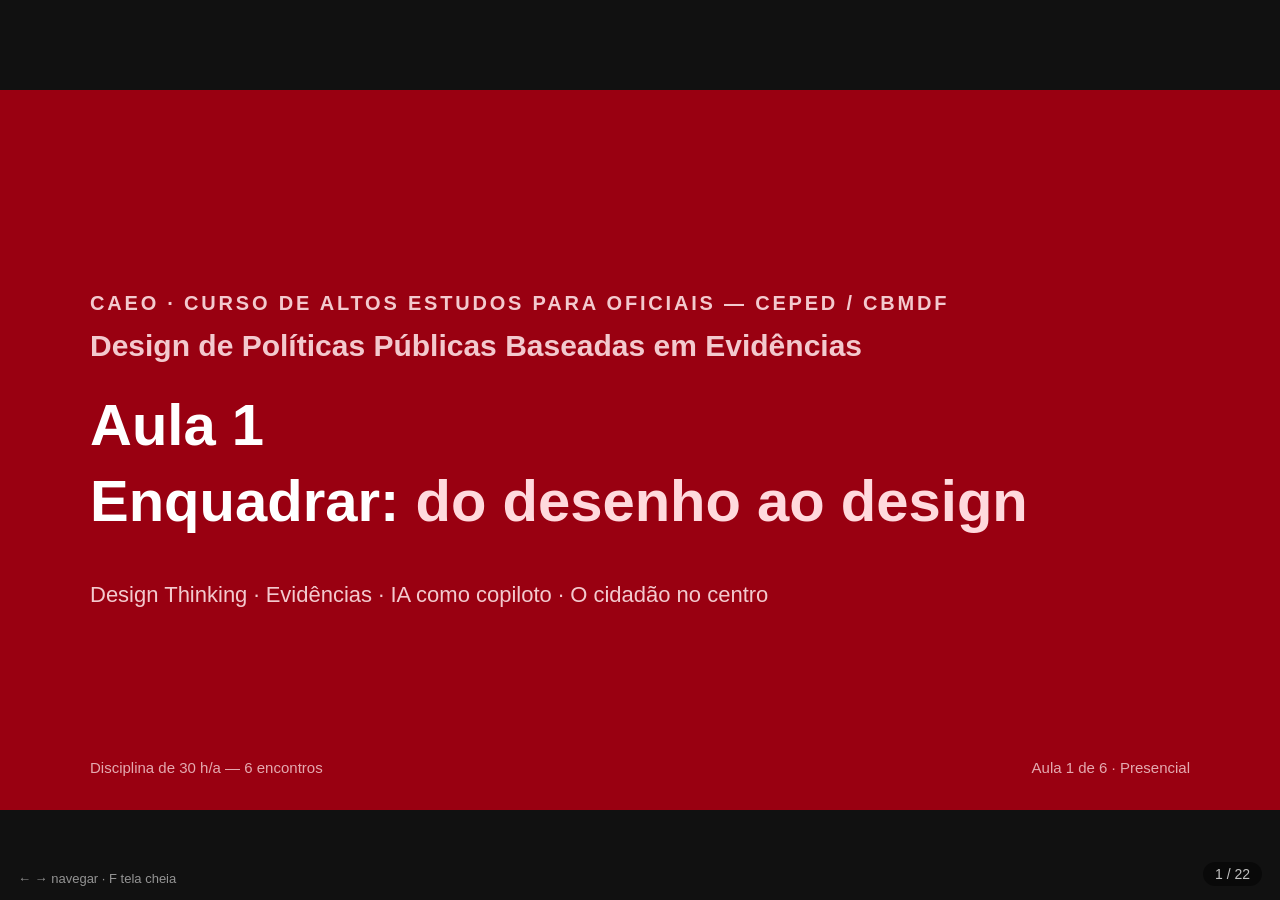
==== docs/aula-01/index.html @ 849a1aa4 "Adiciona slides da Aula 1 em HTML (GitHub Pages) e PDF de backup Apresentação autocontida de 22 slid" ====
<!DOCTYPE html>
<html lang="pt-BR">
<head>
<meta charset="UTF-8">
<meta name="viewport" content="width=device-width, initial-scale=1.0">
<title>Aula 1 — Enquadrar: do desenho ao design · Design de Políticas Públicas Baseadas em Evidências</title>
<style>
  :root {
    --red: #990011;
    --red-dark: #6E000C;
    --navy: #2F3C7E;
    --ink: #1F1F1F;
    --muted: #5C5C5C;
    --paper: #FFFFFF;
    --soft: #F5F1F1;
    --line: #E3DBDB;
  }
  * { margin: 0; padding: 0; box-sizing: border-box; }
  html, body { height: 100%; background: #111; }
  body { font-family: -apple-system, BlinkMacSystemFont, "Segoe UI", Roboto, Arial, sans-serif; color: var(--ink); }

  #viewport { position: fixed; inset: 0; display: flex; align-items: center; justify-content: center; overflow: hidden; }
  #stage { width: 1280px; height: 720px; position: relative; transform-origin: center center; }

  .slide {
    position: absolute; inset: 0; width: 1280px; height: 720px;
    background: var(--paper); padding: 70px 90px;
    display: none; flex-direction: column;
  }
  .slide.active { display: flex; }

  /* ---------- shared components ---------- */
  .kicker { font-size: 20px; font-weight: 700; letter-spacing: .14em; text-transform: uppercase; color: var(--red); margin-bottom: 14px; }
  h1 { font-size: 46px; line-height: 1.15; font-weight: 800; margin-bottom: 30px; }
  h1 .thin { font-weight: 400; }
  .lead { font-size: 26px; line-height: 1.45; color: var(--ink); max-width: 1000px; }
  .muted { color: var(--muted); }
  .footer {
    position: absolute; left: 90px; right: 90px; bottom: 34px;
    display: flex; justify-content: space-between; align-items: center;
    font-size: 15px; color: #9a9a9a;
  }
  .grow { flex: 1; display: flex; flex-direction: column; justify-content: center; }

  .dark { background: var(--red); color: #fff; }
  .dark .kicker { color: #F3C9CE; }
  .dark .footer { color: #E4A9B0; }

  .cardrow { display: flex; gap: 22px; }
  .card { flex: 1; border: 1.5px solid var(--line); border-radius: 14px; padding: 26px 26px; background: #fff; }
  .card h3 { font-size: 23px; margin-bottom: 10px; }
  .card p { font-size: 19px; line-height: 1.4; color: var(--muted); }

  .statement { font-size: 46px; line-height: 1.3; font-weight: 800; max-width: 1050px; }
  .statement .accent { color: var(--red); }
  .dark .statement .accent { color: #FFD9DD; }

  ul.clean { list-style: none; }
  ul.clean li { font-size: 24px; line-height: 1.4; margin-bottom: 18px; padding-left: 34px; position: relative; }
  ul.clean li::before { content: ""; position: absolute; left: 0; top: 12px; width: 12px; height: 12px; border-radius: 50%; background: var(--red); }

  .num { display: inline-flex; align-items: center; justify-content: center; width: 46px; height: 46px; border-radius: 50%; background: var(--red); color: #fff; font-weight: 800; font-size: 22px; flex: none; }

  /* ---------- navigation chrome (screen only) ---------- */
  #counter {
    position: fixed; right: 18px; bottom: 14px; z-index: 10;
    font-size: 14px; color: rgba(255,255,255,.75); font-family: inherit;
    background: rgba(0,0,0,.45); padding: 4px 12px; border-radius: 20px; user-select: none;
  }
  #hint {
    position: fixed; left: 18px; bottom: 14px; z-index: 10;
    font-size: 13px; color: rgba(255,255,255,.55); user-select: none;
  }

  /* ---------- print: one exact 16:9 page per slide ---------- */
  @page { size: 1280px 720px; margin: 0; }
  @media print {
    html, body { background: #fff; height: auto; }
    #viewport { position: static; display: block; overflow: visible; }
    #stage { transform: none !important; width: 1280px; height: auto; }
    .slide { display: flex !important; position: relative; page-break-after: always; break-after: page; }
    #counter, #hint { display: none; }
  }
</style>
</head>
<body>
<div id="viewport"><div id="stage">

<!-- 1 · CAPA -->
<section class="slide dark">
  <div class="grow" style="align-items:flex-start;">
    <div class="kicker">CAEO · Curso de Altos Estudos para Oficiais — CEPED / CBMDF</div>
    <div style="font-size:30px; font-weight:600; color:#F3C9CE; margin-bottom:24px;">Design de Políticas Públicas Baseadas em Evidências</div>
    <div class="statement" style="font-size:58px;">Aula 1<br>Enquadrar: <span class="accent">do desenho ao design</span></div>
    <div style="margin-top:44px; font-size:22px; color:#F3C9CE;">Design Thinking · Evidências · IA como copiloto · O cidadão no centro</div>
  </div>
  <div class="footer"><span>Disciplina de 30 h/a — 6 encontros</span><span>Aula 1 de 6 · Presencial</span></div>
</section>

<!-- 2 · CONTRATO DO CURSO -->
<section class="slide">
  <div class="kicker">O contrato do curso</div>
  <div class="grow">
    <div class="statement">Vocês não vão sair daqui com um trabalho escrito.</div>
    <div class="statement" style="margin-top:34px;">Vão sair com uma <span class="accent">solução prototipada</span>, <span class="accent">testada com o cidadão</span> e <span class="accent">encaminhada</span> para virar realidade.</div>
  </div>
  <div class="footer"><span>Aula 1 · Enquadrar</span><span>Tecnológica ou não — o formato é livre; o teste é obrigatório</span></div>
</section>

<!-- 3 · ARCO DAS 6 AULAS -->
<section class="slide">
  <div class="kicker">O caminho até lá</div>
  <h1>O arco das 6 aulas</h1>
  <div class="grow">
    <div class="cardrow" style="align-items:stretch;">
      <div class="card" style="padding:20px 16px;"><div class="num" style="margin-bottom:12px;">1</div><h3 style="font-size:20px;">Enquadrar</h3><p style="font-size:16px;">Desenho × design, evidências, IA, escolha do problema</p><p style="font-size:14px; margin-top:10px; font-weight:700; color:var(--navy);">PRESENCIAL</p></div>
      <div class="card" style="padding:20px 16px; background:var(--soft); border-color:var(--red);"><div class="num" style="margin-bottom:12px;">2</div><h3 style="font-size:20px;">Campo de empatia</h3><p style="font-size:16px;">Imersão com o cidadão afetado</p><p style="font-size:14px; margin-top:10px; font-weight:700; color:var(--red);">A DISTÂNCIA · CAMPO</p></div>
      <div class="card" style="padding:20px 16px;"><div class="num" style="margin-bottom:12px;">3</div><h3 style="font-size:20px;">Definir e idear</h3><p style="font-size:16px;">Da evidência à solução; retroalimentação por dados</p><p style="font-size:14px; margin-top:10px; font-weight:700; color:var(--navy);">PRESENCIAL</p></div>
      <div class="card" style="padding:20px 16px; background:var(--soft); border-color:var(--red);"><div class="num" style="margin-bottom:12px;">4</div><h3 style="font-size:20px;">Campo de teste</h3><p style="font-size:16px;">Prototipar e testar com o cidadão</p><p style="font-size:14px; margin-top:10px; font-weight:700; color:var(--red);">A DISTÂNCIA · CAMPO</p></div>
      <div class="card" style="padding:20px 16px;"><div class="num" style="margin-bottom:12px;">5</div><h3 style="font-size:20px;">Iterar e encaminhar</h3><p style="font-size:16px;">Implementação, monitoramento, pitch</p><p style="font-size:14px; margin-top:10px; font-weight:700; color:var(--navy);">PRESENCIAL</p></div>
      <div class="card" style="padding:20px 16px;"><div class="num" style="margin-bottom:12px;">6</div><h3 style="font-size:20px;">Apresentar</h3><p style="font-size:16px;">Pitch das soluções à banca</p><p style="font-size:14px; margin-top:10px; font-weight:700; color:var(--navy);">PRESENCIAL</p></div>
    </div>
    <p style="margin-top:30px; font-size:22px; color:var(--muted);">As aulas a distância <strong style="color:var(--red);">são campo, não EAD passivo</strong> — é quando o Design Thinking pede rua, não sala.</p>
  </div>
  <div class="footer"><span>Aula 1 · Enquadrar</span><span>30 h/a · 6 encontros de 5 h/a</span></div>
</section>

<!-- 4 · REGRA DE OURO -->
<section class="slide">
  <div class="kicker">A regra de ouro da disciplina</div>
  <h1>O problema é <span style="color:var(--red);">do cidadão</span>, não do CBMDF</h1>
  <div class="grow">
    <div class="cardrow">
      <div class="card" style="border-color:#C9C9C9;">
        <h3 style="color:var(--muted);">✘ &nbsp;Não elegível</h3>
        <p style="font-size:21px; margin-top:14px;">"Falta de viatura na região X."</p>
        <p style="font-size:21px; margin-top:10px;">"O CBMDF tem pouco efetivo."</p>
        <p style="margin-top:18px; font-size:17px;">Problemas internos são legítimos — mas de outra disciplina.</p>
      </div>
      <div class="card" style="border-color:var(--red); background:var(--soft);">
        <h3 style="color:var(--red);">✔ &nbsp;Elegível</h3>
        <p style="font-size:21px; margin-top:14px; color:var(--ink);">"O idoso que cai em casa fica horas sem socorro."</p>
        <p style="font-size:21px; margin-top:10px; color:var(--ink);">"A família da ocupação não sabe agir nos primeiros minutos do incêndio."</p>
        <p style="margin-top:18px; font-size:17px;">A frase começa com o cidadão — a empatia é com o nosso cliente.</p>
      </div>
    </div>
  </div>
  <div class="footer"><span>Aula 1 · Enquadrar</span><span>Teste da frase: começa com "o cidadão / a família / o morador..."</span></div>
</section>

<!-- 5 · AVALIAÇÃO -->
<section class="slide">
  <div class="kicker">Avaliação da aprendizagem</div>
  <h1>Não há prova. <span class="thin">O projeto é a prova.</span></h1>
  <div class="grow">
    <div class="cardrow">
      <div class="card"><div style="font-size:62px; font-weight:800; color:var(--red);">40%</div><h3>Solução + pitch</h3><p>Protótipo, fundamentação em evidências, teste com o cidadão, viabilidade do encaminhamento</p></div>
      <div class="card"><div style="font-size:62px; font-weight:800; color:var(--red);">30%</div><h3>Entregáveis de campo</h3><p>Mapa de evidências (Aula 2) e protótipo com registro de testes (Aula 4)</p></div>
      <div class="card"><div style="font-size:62px; font-weight:800; color:var(--red);">20%</div><h3>Monitoramento</h3><p>Indicadores, linha de base e coleta de dados embutidos na solução</p></div>
      <div class="card"><div style="font-size:62px; font-weight:800; color:var(--red);">10%</div><h3>Participação</h3><p>Engajamento individual nas oficinas e contribuição ao grupo</p></div>
    </div>
  </div>
  <div class="footer"><span>Aula 1 · Enquadrar</span><span>Trabalho em grupos mistos — áreas fim e meio</span></div>
</section>

<!-- 6 · EXERCÍCIO: O DOCUMENTO RESOLVE? -->
<section class="slide">
  <div class="kicker">Exercício em ilhas · 5 min + 5 min de plenária</div>
  <h1>"O documento resolve?"</h1>
  <div class="grow">
    <p class="lead" style="margin-bottom:30px;">Analisem a política pública projetada e respondam:</p>
    <ul class="clean">
      <li>Que <strong>problema do cidadão</strong> essa política resolve?</li>
      <li>Como sabemos se ela <strong>está funcionando</strong>?</li>
      <li>O que <strong>aconteceu depois</strong> da publicação?</li>
    </ul>
  </div>
  <div class="footer"><span>Aula 1 · Bloco 1</span><span>Não vale achar — vale apontar onde está a resposta</span></div>
</section>

<!-- 7 · DESENHO × DESIGN -->
<section class="slide">
  <div class="kicker">O porquê do nome novo</div>
  <h1>Desenho <span class="thin">×</span> Design</h1>
  <div class="grow">
    <table style="width:100%; border-collapse:collapse; font-size:22px;">
      <tr style="background:var(--soft);">
        <th style="text-align:left; padding:13px 20px; width:50%; border-bottom:2.5px solid var(--red); font-size:23px;">Desenho <span style="font-weight:400; color:var(--muted);">(tradicional)</span></th>
        <th style="text-align:left; padding:13px 20px; border-bottom:2.5px solid var(--red); font-size:23px; color:var(--red);">Design <span style="font-weight:400; color:var(--muted);">(esta disciplina)</span></th>
      </tr>
      <tr><td style="padding:13px 20px; border-bottom:1px solid var(--line);">Parte do gabinete</td><td style="padding:13px 20px; border-bottom:1px solid var(--line); font-weight:600;">Parte do cidadão</td></tr>
      <tr><td style="padding:13px 20px; border-bottom:1px solid var(--line);">Opinião e precedente</td><td style="padding:13px 20px; border-bottom:1px solid var(--line); font-weight:600;">Evidência — qualitativa e quantitativa</td></tr>
      <tr><td style="padding:13px 20px; border-bottom:1px solid var(--line);">Documento como entregável</td><td style="padding:13px 20px; border-bottom:1px solid var(--line); font-weight:600;">Solução testada como entregável</td></tr>
      <tr><td style="padding:13px 20px; border-bottom:1px solid var(--line);">Erro descoberto na implementação</td><td style="padding:13px 20px; border-bottom:1px solid var(--line); font-weight:600;">Erro descoberto no protótipo — barato</td></tr>
      <tr><td style="padding:13px 20px;">Avaliação, se houver, anos depois</td><td style="padding:13px 20px; font-weight:600;">Monitoramento embutido desde o design</td></tr>
    </table>
  </div>
  <div class="footer"><span>Aula 1 · Bloco 1</span><span>A política como produto que precisa funcionar — não como texto que precisa ser publicado</span></div>
</section>

<!-- 8 · SÍNTESE DO NOME -->
<section class="slide dark">
  <div class="grow">
    <div class="statement" style="font-size:42px;">Design sem evidência é <span class="accent">achismo criativo</span>.</div>
    <div class="statement" style="font-size:42px; margin-top:30px;">Evidência sem design é <span class="accent">relatório engavetado</span>.</div>
    <div style="margin-top:48px; font-size:24px; color:#F3C9CE;">O nome da disciplina não é etiqueta — é programa de trabalho.</div>
  </div>
  <div class="footer"><span>Aula 1 · Bloco 1</span><span>Design de Políticas Públicas Baseadas em Evidências</span></div>
</section>

<!-- 9 · CICLO DE POLÍTICAS -->
<section class="slide">
  <div class="kicker">Onde a evidência entra</div>
  <h1>O ciclo de políticas públicas</h1>
  <div class="grow" style="flex-direction:row; align-items:center; gap:50px;">
    <svg width="545" height="420" viewBox="0 0 545 420" role="img" aria-label="Ciclo de políticas públicas">
      <defs>
        <marker id="arr" viewBox="0 0 10 10" refX="8" refY="5" markerWidth="7" markerHeight="7" orient="auto-start-reverse"><path d="M0,0 L10,5 L0,10 z" fill="#B9AEB0"/></marker>
      </defs>
      <circle cx="260" cy="210" r="120" fill="none" stroke="#B9AEB0" stroke-width="2.5" stroke-dasharray="4 7" marker-end="url(#arr)"/>
      <g font-family="Arial, sans-serif" font-size="19" font-weight="700" fill="#1F1F1F" text-anchor="middle">
        <g><rect x="175" y="18" width="170" height="44" rx="22" fill="#990011"/><text x="260" y="46" fill="#fff">Agenda</text></g>
        <g><rect x="360" y="120" width="170" height="44" rx="22" fill="#F5F1F1" stroke="#990011" stroke-width="1.5"/><text x="445" y="148">Formulação</text></g>
        <g><rect x="330" y="300" width="185" height="44" rx="22" fill="#F5F1F1" stroke="#990011" stroke-width="1.5"/><text x="422" y="328">Implementação</text></g>
        <g><rect x="15" y="300" width="190" height="44" rx="22" fill="#F5F1F1" stroke="#990011" stroke-width="1.5"/><text x="110" y="328">Monitoramento</text></g>
        <g><rect x="0" y="120" width="160" height="44" rx="22" fill="#F5F1F1" stroke="#990011" stroke-width="1.5"/><text x="80" y="148">Avaliação</text></g>
        <text x="260" y="202" font-size="21" fill="#990011">EVIDÊNCIA</text>
        <text x="260" y="228" font-size="15" font-weight="400" fill="#5C5C5C">em todas as fases</text>
      </g>
    </svg>
    <div style="flex:1;">
      <ul class="clean" style="font-size:22px;">
        <li style="font-size:22px;">A maioria pula da <strong>agenda</strong> direto para a <strong>solução</strong> — sem evidência sobre o problema;</li>
        <li style="font-size:22px;">Evidência não é só para avaliar no fim: ela <strong>define o problema</strong>, <strong>compara alternativas</strong> e <strong>corrige a rota</strong>;</li>
        <li style="font-size:22px;">Nosso projeto percorre o ciclo completo — em 6 aulas, em escala de protótipo.</li>
      </ul>
    </div>
  </div>
  <div class="footer"><span>Aula 1 · Bloco 2</span><span>Agenda · Formulação · Implementação · Monitoramento · Avaliação</span></div>
</section>

<!-- 10 · HIERARQUIA DE EVIDÊNCIAS -->
<section class="slide">
  <div class="kicker">Nem toda evidência pesa igual</div>
  <h1>Hierarquia de evidências</h1>
  <div class="grow" style="flex-direction:row; align-items:center; gap:60px;">
    <svg width="560" height="400" viewBox="0 0 560 400" role="img" aria-label="Pirâmide de evidências">
      <g font-family="Arial, sans-serif" text-anchor="middle">
        <polygon points="280,10 350,80 210,80" fill="#990011"/>
        <polygon points="203,90 357,90 392,160 168,160" fill="#B23342"/>
        <polygon points="161,170 399,170 434,240 126,240" fill="#C96673"/>
        <polygon points="119,250 441,250 476,320 84,320" fill="#DFA0A8"/>
        <polygon points="77,330 483,330 518,398 42,398" fill="#EFD0D4"/>
        <text x="280" y="63" font-size="15" font-weight="700" fill="#fff">Revisões</text>
        <text x="280" y="135" font-size="16" font-weight="700" fill="#fff">Experimentos e</text>
        <text x="280" y="153" font-size="16" font-weight="700" fill="#fff">quase-experimentos</text>
        <text x="280" y="213" font-size="16" font-weight="700" fill="#fff">Estudos observacionais</text>
        <text x="280" y="293" font-size="16" font-weight="700" fill="#4A1219">Dados administrativos e casos</text>
        <text x="280" y="371" font-size="16" font-weight="700" fill="#4A1219">Opinião de especialista</text>
      </g>
    </svg>
    <div style="flex:1;">
      <p class="lead" style="font-size:24px;">A pirâmide <strong>não descarta a base</strong> — ela diz <strong style="color:var(--red);">quanto peso</strong> dar a cada fonte.</p>
      <p class="lead" style="font-size:24px; margin-top:24px;">A experiência operacional de vocês é evidência valiosa — que precisa ser <strong>confrontada com dados</strong>, não substituída por eles.</p>
    </div>
  </div>
  <div class="footer"><span>Aula 1 · Bloco 2</span><span>Revisões sistemáticas → experimentos → observacionais → administrativos → opinião</span></div>
</section>

<!-- 11 · EMPATIA COMO EVIDÊNCIA -->
<section class="slide">
  <div class="kicker">Quali e quanti não competem</div>
  <h1>Empatia é evidência</h1>
  <div class="grow">
    <div class="cardrow">
      <div class="card">
        <h3 style="color:var(--navy);">Quantitativo</h3>
        <p style="font-size:30px; font-weight:800; color:var(--ink); margin:12px 0;">o quê · quanto</p>
        <p style="font-size:19px;">Estatísticas de atendimento, dados abertos, literatura. Dimensiona o problema e mede o resultado.</p>
      </div>
      <div class="card">
        <h3 style="color:var(--red);">Qualitativo</h3>
        <p style="font-size:30px; font-weight:800; color:var(--ink); margin:12px 0;">por quê · como</p>
        <p style="font-size:19px;">Entrevistas em profundidade, observação direta. Revela o contexto da dor na vida real do cidadão.</p>
      </div>
    </div>
    <div style="margin-top:30px; background:var(--soft); border-radius:14px; padding:22px 30px; font-size:24px;">
      <strong style="color:var(--red);">Triangulação</strong> — cruzar os dois — é o padrão-ouro da disciplina. É o que vocês farão entre a Aula 2 (campo) e a Aula 3 (análise).
    </div>
  </div>
  <div class="footer"><span>Aula 1 · Bloco 2</span><span>A estatística diz o quanto; o campo diz o porquê</span></div>
</section>

<!-- 12 · VIESES -->
<section class="slide">
  <div class="kicker">Cuidado no caminho</div>
  <h1>Quatro vieses a vigiar</h1>
  <div class="grow">
    <div class="cardrow">
      <div class="card"><h3>Confirmação</h3><p>Procurar (e achar) só o que confirma a solução que já queríamos propor</p></div>
      <div class="card"><h3>Seleção</h3><p>Ouvir apenas quem está acessível — e concluir pelo todo</p></div>
      <div class="card"><h3>Sobrevivência</h3><p>Analisar só os casos que deram certo e ignorar os que sumiram</p></div>
      <div class="card"><h3>Anedota vívida</h3><p>Um caso marcante pesar mais do que o dado representativo</p></div>
    </div>
    <p style="margin-top:30px; font-size:22px; color:var(--muted);">Eles voltam na Aula 3, quando analisarmos o que o campo trouxe — inclusive nos resultados sugeridos pela IA.</p>
  </div>
  <div class="footer"><span>Aula 1 · Bloco 2</span><span>Viés não se elimina — se vigia</span></div>
</section>

<!-- 13 · EXERCÍCIO: ISSO É EVIDÊNCIA? -->
<section class="slide">
  <div class="kicker">Exercício em ilhas · 15 min</div>
  <h1>"Isso é evidência?"</h1>
  <p class="lead" style="margin-bottom:24px;">Classifiquem: <strong>forte</strong>, <strong>fraca</strong> ou <strong>não é evidência</strong> — e digam por quê.</p>
  <div class="grow" style="justify-content:flex-start;">
    <ol style="font-size:21px; line-height:1.45; padding-left:30px;">
      <li style="margin-bottom:16px;">"Nos últimos 3 anos, 40% dos atendimentos pré-hospitalares na região X foram quedas de idosos em domicílio."</li>
      <li style="margin-bottom:16px;">"Um coronel da reserva afirma que antigamente havia menos incêndios em ocupações irregulares."</li>
      <li style="margin-bottom:16px;">"Entrevistamos 12 moradores e 9 relataram não saber agir nos primeiros minutos de um afogamento."</li>
      <li>"Uma matéria de jornal diz que o programa Y reduziu acidentes em 80%."</li>
    </ol>
  </div>
  <div class="footer"><span>Aula 1 · Bloco 2</span><span>Dica: pergunte sempre — forte para quê? Dimensionar? Entender? Generalizar?</span></div>
</section>

<!-- 14 · DIVISOR DT -->
<section class="slide dark">
  <div class="grow">
    <div class="kicker">Bloco 3</div>
    <div class="statement" style="font-size:54px;">Design Thinking<br>no setor público</div>
    <div style="margin-top:40px; font-size:24px; color:#F3C9CE;">O método que estrutura as nossas 6 aulas</div>
  </div>
  <div class="footer"><span>Aula 1 · Bloco 3</span><span>Duplo diamante · casos de governo</span></div>
</section>

<!-- 15 · DUPLO DIAMANTE -->
<section class="slide">
  <div class="kicker">O mapa do método</div>
  <h1>O duplo diamante</h1>
  <div class="grow" style="align-items:center;">
    <svg width="1030" height="360" viewBox="0 0 1030 360" role="img" aria-label="Duplo diamante do Design Thinking">
      <g font-family="Arial, sans-serif" text-anchor="middle">
        <polygon points="90,180 285,55 480,180 285,305" fill="#F5F1F1" stroke="#990011" stroke-width="2.5"/>
        <polygon points="550,180 745,55 940,180 745,305" fill="#F5F1F1" stroke="#2F3C7E" stroke-width="2.5"/>
        <text x="285" y="35" font-size="21" font-weight="800" fill="#990011">PROBLEMA</text>
        <text x="745" y="35" font-size="21" font-weight="800" fill="#2F3C7E">SOLUÇÃO</text>
        <text x="195" y="165" font-size="18" font-weight="700" fill="#1F1F1F">Descobrir</text>
        <text x="195" y="188" font-size="15" fill="#5C5C5C">empatia · campo</text>
        <text x="195" y="207" font-size="15" fill="#5C5C5C">(Aula 2)</text>
        <text x="380" y="165" font-size="18" font-weight="700" fill="#1F1F1F">Definir</text>
        <text x="380" y="188" font-size="15" fill="#5C5C5C">POV · HMW</text>
        <text x="380" y="207" font-size="15" fill="#5C5C5C">(Aula 3)</text>
        <text x="655" y="165" font-size="18" font-weight="700" fill="#1F1F1F">Desenvolver</text>
        <text x="655" y="188" font-size="15" fill="#5C5C5C">idear · prototipar</text>
        <text x="655" y="207" font-size="15" fill="#5C5C5C">(Aulas 3–4)</text>
        <text x="840" y="165" font-size="18" font-weight="700" fill="#1F1F1F">Entregar</text>
        <text x="840" y="188" font-size="15" fill="#5C5C5C">testar · encaminhar</text>
        <text x="840" y="207" font-size="15" fill="#5C5C5C">(Aulas 4–6)</text>
        <circle cx="90" cy="180" r="11" fill="#990011"/>
        <text x="90" y="248" font-size="17" font-weight="800" fill="#990011">VOCÊS ESTÃO AQUI</text>
        <line x1="480" y1="180" x2="550" y2="180" stroke="#B9AEB0" stroke-width="2.5"/>
      </g>
    </svg>
    <p style="font-size:22px; color:var(--muted); margin-top:14px;">Divergir para <strong>explorar</strong>, convergir para <strong>decidir</strong> — duas vezes: primeiro no problema, depois na solução.</p>
  </div>
  <div class="footer"><span>Aula 1 · Bloco 3</span><span>Empatizar → Definir → Idear → Prototipar → Testar</span></div>
</section>

<!-- 16 · CASOS DE GOVERNO -->
<section class="slide">
  <div class="kicker">Quem já faz</div>
  <h1>Design Thinking em governo</h1>
  <div class="grow">
    <div class="cardrow">
      <div class="card">
        <h3 style="color:var(--red);">GNova / ENAP — Brasil</h3>
        <p style="font-size:20px;">Laboratório de inovação do governo federal: serviços públicos redesenhados a partir de imersão com usuários reais, prototipados antes de escalar.</p>
      </div>
      <div class="card">
        <h3 style="color:var(--navy);">Policy Lab — Reino Unido</h3>
        <p style="font-size:20px;">Etnografia e prototipagem influenciando políticas nacionais: evidência de campo tratada com o mesmo rigor da estatística.</p>
      </div>
    </div>
    <p style="margin-top:30px; font-size:22px; color:var(--muted);">E na segurança pública e defesa civil: comunicação de risco, prevenção comunitária e serviços de emergência redesenhados a partir da experiência de quem os usa.</p>
  </div>
  <div class="footer"><span>Aula 1 · Bloco 3</span><span>Prototipar barato antes de escalar caro</span></div>
</section>

<!-- 17 · NÃO É POST-IT -->
<section class="slide dark">
  <div class="grow">
    <div class="statement" style="font-size:46px;">Design Thinking em governo<br><span class="accent">não é dinâmica de post-it.</span></div>
    <div style="margin-top:40px; font-size:26px; line-height:1.5; color:#F3C9CE; max-width:980px;">É disciplina de reduzir o risco de gastar dinheiro público em solução que não funciona — <strong style="color:#fff;">testando barato antes de escalar</strong>.</div>
  </div>
  <div class="footer"><span>Aula 1 · Bloco 3</span><span>Critério de sucesso da disciplina: solução encaminhada, não apenas apresentada</span></div>
</section>

<!-- 18 · DIVISOR OFICINA IA -->
<section class="slide dark">
  <div class="grow">
    <div class="kicker">Bloco 4 · Oficina prática · 60 min</div>
    <div class="statement" style="font-size:50px;">IA como copiloto<br>do policymaker</div>
    <div style="margin-top:40px; font-size:24px; color:#F3C9CE; max-width:980px;">Objetivo: todos saem tendo usado IA para revisar evidências — <strong style="color:#fff;">e tendo flagrado ao menos uma limitação dela</strong>.</div>
  </div>
  <div class="footer"><span>Aula 1 · Bloco 4</span><span>Demonstração → prática em ilhas → debriefing</span></div>
</section>

<!-- 19 · OS 3 PROMPTS -->
<section class="slide">
  <div class="kicker">A demonstração — acompanhem no roteiro impresso</div>
  <h1>Três jeitos de usar a IA agora</h1>
  <div class="grow" style="gap:18px; justify-content:center;">
    <div style="display:flex; gap:20px; align-items:flex-start;"><span class="num">1</span><div><h3 style="font-size:24px;">Explorar o problema</h3><p style="font-size:20px; color:var(--muted);">"O que se sabe sobre magnitude e causas? Que políticas já foram testadas? Que 5 perguntas eu deveria responder com dados locais?"</p></div></div>
    <div style="display:flex; gap:20px; align-items:flex-start;"><span class="num">2</span><div><h3 style="font-size:24px;">Atacar a própria ideia</h3><p style="font-size:20px; color:var(--muted);">"Aja como avaliador cético: que evidências enfraquecem minha proposta? Que custos ocultos ela tem?"</p></div></div>
    <div style="display:flex; gap:20px; align-items:flex-start;"><span class="num">3</span><div><h3 style="font-size:24px;">Pedir as fontes — e verificar</h3><p style="font-size:20px; color:var(--muted);">"Liste autor, ano, título e link." Depois: conferir na origem. <strong style="color:var(--red);">Se a fonte não existir, vocês acabaram de aprender a regra mais importante.</strong></p></div></div>
  </div>
  <div class="footer"><span>Aula 1 · Bloco 4</span><span>Prática em ilhas: problema-treino, 4 passos, 35 min</span></div>
</section>

<!-- 20 · SALVAGUARDAS -->
<section class="slide">
  <div class="kicker">Valem em todas as aulas — e na carreira</div>
  <h1>As 3 salvaguardas da disciplina</h1>
  <div class="grow" style="gap:24px; justify-content:center;">
    <div style="display:flex; gap:22px; align-items:center; background:var(--soft); border-radius:14px; padding:22px 28px;"><span class="num">1</span><p style="font-size:23px;"><strong>Dado pessoal, sensível ou restrito não entra em ferramenta pública de IA.</strong> Anonimize antes; na dúvida, não insira.</p></div>
    <div style="display:flex; gap:22px; align-items:center; background:var(--soft); border-radius:14px; padding:22px 28px;"><span class="num">2</span><p style="font-size:23px;"><strong>Toda evidência sugerida por IA é verificada na fonte original.</strong> Fonte que não se acha, não se cita.</p></div>
    <div style="display:flex; gap:22px; align-items:center; background:var(--soft); border-radius:14px; padding:22px 28px;"><span class="num">3</span><p style="font-size:23px;"><strong>IA é copiloto: a análise crítica e a decisão são do Oficial</strong> — e ele responde por elas.</p></div>
  </div>
  <div class="footer"><span>Aula 1 · Bloco 4</span><span>Debriefing: onde a IA acelerou? Onde errou ou inventou?</span></div>
</section>

<!-- 21 · ESCOLHA DO PROBLEMA -->
<section class="slide">
  <div class="kicker">Bloco 5 · Grupos mistos (fim + meio)</div>
  <h1>Escolham o problema do cidadão</h1>
  <div class="grow" style="flex-direction:row; gap:40px;">
    <div style="flex:1.2;">
      <h3 style="font-size:23px; margin-bottom:14px;">Os 5 critérios de elegibilidade</h3>
      <ol style="font-size:21px; line-height:1.4; padding-left:26px;">
        <li style="margin-bottom:10px;">É um problema <strong>do cidadão</strong> (teste da frase);</li>
        <li style="margin-bottom:10px;">É <strong>real e observável</strong> — dá para ir a campo na Aula 2;</li>
        <li style="margin-bottom:10px;">Está <strong>ao alcance de atuação</strong> do CBMDF;</li>
        <li style="margin-bottom:10px;"><strong>Não é interno</strong> à corporação;</li>
        <li>Tem <strong>potencial de evidência</strong> — dado existente ou coletável.</li>
      </ol>
    </div>
    <div style="flex:1;">
      <h3 style="font-size:23px; margin-bottom:14px; color:var(--red);">As 2 armadilhas</h3>
      <div class="card" style="margin-bottom:16px;"><p style="font-size:19px;"><strong style="color:var(--ink);">Solução disfarçada de problema</strong> — "falta um aplicativo de..." Pergunte: qual é a dor por trás?</p></div>
      <div class="card"><p style="font-size:19px;"><strong style="color:var(--ink);">Problema interno reformatado</strong> — "o cidadão sofre porque o CBMDF tem pouco efetivo" continua interno.</p></div>
    </div>
  </div>
  <div class="footer"><span>Aula 1 · Bloco 5</span><span>3 candidatos → triagem pelos critérios → 1 escolhido → Canvas do Problema</span></div>
</section>

<!-- 22 · BRIEFING DO CAMPO + FECHAMENTO -->
<section class="slide dark">
  <div class="kicker">Até a Aula 3 — campo de empatia (Aula 2, a distância)</div>
  <div class="grow">
    <div style="display:flex; gap:26px; margin-bottom:48px;">
      <div style="flex:1; background:rgba(255,255,255,.08); border-radius:14px; padding:24px;"><div style="font-size:44px; font-weight:800;">5</div><p style="font-size:20px; color:#F3C9CE;">entrevistas em profundidade com cidadãos afetados</p></div>
      <div style="flex:1; background:rgba(255,255,255,.08); border-radius:14px; padding:24px;"><div style="font-size:44px; font-weight:800;">1</div><p style="font-size:20px; color:#F3C9CE;">sessão de observação direta no território</p></div>
      <div style="flex:1; background:rgba(255,255,255,.08); border-radius:14px; padding:24px;"><div style="font-size:44px; font-weight:800;">+</div><p style="font-size:20px; color:#F3C9CE;">dados secundários verificados na fonte</p></div>
    </div>
    <div class="statement" style="font-size:38px;">"Na Aula 3, vocês não vão me contar o que <span class="accent">acham</span> —<br>vão me contar o que <span class="accent">ouviram</span> e o que os <span class="accent">dados mostram</span>."</div>
  </div>
  <div class="footer"><span>Aula 1 · Encerramento</span><span>Entregável: Mapa de Evidências do Problema · mentoria assíncrona na semana</span></div>
</section>

</div></div>

<div id="counter">1 / 22</div>
<div id="hint">← → navegar · F tela cheia</div>

<script>
(function () {
  var slides = Array.prototype.slice.call(document.querySelectorAll('.slide'));
  var counter = document.getElementById('counter');
  var stage = document.getElementById('stage');
  var i = 0;

  function clamp(n) { return Math.max(0, Math.min(slides.length - 1, n)); }
  function show(n) {
    i = clamp(n);
    slides.forEach(function (s, k) { s.classList.toggle('active', k === i); });
    counter.textContent = (i + 1) + ' / ' + slides.length;
    if (history.replaceState) history.replaceState(null, '', '#' + (i + 1));
  }
  function fit() {
    var s = Math.min(window.innerWidth / 1280, window.innerHeight / 720);
    stage.style.transform = 'scale(' + s + ')';
  }

  document.addEventListener('keydown', function (e) {
    if (e.key === 'ArrowRight' || e.key === 'ArrowDown' || e.key === ' ' || e.key === 'PageDown') { e.preventDefault(); show(i + 1); }
    else if (e.key === 'ArrowLeft' || e.key === 'ArrowUp' || e.key === 'PageUp') { e.preventDefault(); show(i - 1); }
    else if (e.key === 'Home') { show(0); }
    else if (e.key === 'End') { show(slides.length - 1); }
    else if (e.key === 'f' || e.key === 'F') {
      if (document.fullscreenElement) { document.exitFullscreen(); }
      else { document.documentElement.requestFullscreen(); }
    }
  });
  document.addEventListener('click', function (e) {
    if (e.clientX > window.innerWidth * 2 / 3) show(i + 1);
    else if (e.clientX < window.innerWidth / 3) show(i - 1);
  });
  window.addEventListener('resize', fit);

  var fromHash = parseInt((location.hash || '').replace('#', ''), 10);
  show(isNaN(fromHash) ? 0 : fromHash - 1);
  fit();
})();
</script>
</body>
</html>
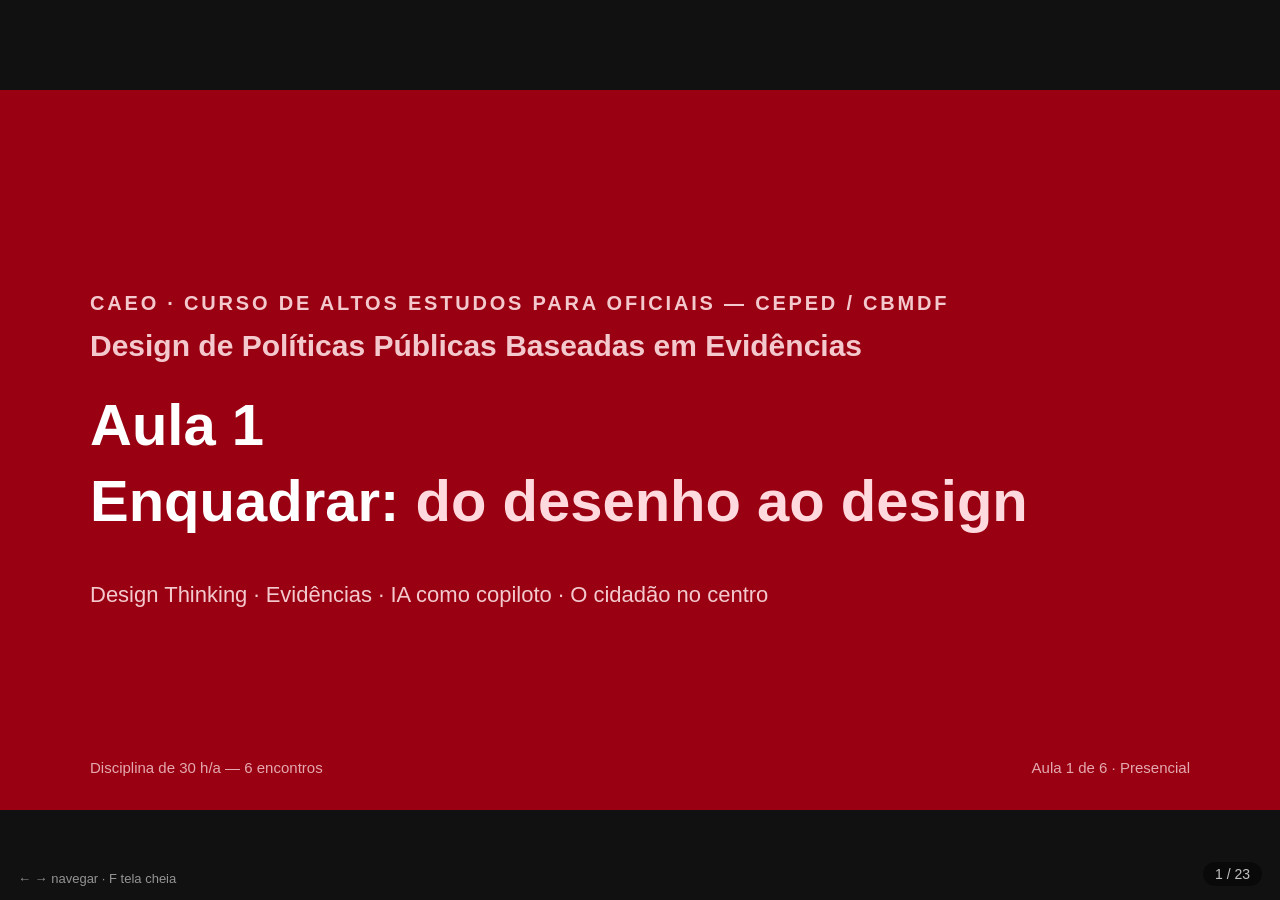
==== commit 4f21622e: "Insere provocação sobre o uso de IA no material da Aula 1 Nova pergunta-provocação na abertura da of" ====
--- a/docs/aula-01/index.html
+++ b/docs/aula-01/index.html
@@ -405,7 +405,17 @@
   <div class="footer"><span>Aula 1 · Bloco 4</span><span>Demonstração → prática em ilhas → debriefing</span></div>
 </section>
 
-<!-- 19 · OS 3 PROMPTS -->
+<!-- 19 · PROVOCAÇÃO IA -->
+<section class="slide dark">
+  <div class="kicker">Antes de abrir a ferramenta, uma pergunta</div>
+  <div class="grow">
+    <div class="statement" style="font-size:42px;">Você está usando a IA para <span class="accent">resolver problemas reais</span> — ou para problematizar soluções virtuais?</div>
+    <div style="margin-top:44px; font-size:27px; line-height:1.5; color:#F3C9CE; max-width:1000px;">Estamos <strong style="color:#fff;">automatizando a burocracia</strong>, ou olhando para o problema que está <strong style="color:#fff;">na vida real</strong>?</div>
+  </div>
+  <div class="footer"><span>Aula 1 · Bloco 4</span><span>A oficina de hoje existe para vocês responderem isso na prática</span></div>
+</section>
+
+<!-- 20 · OS 3 PROMPTS -->
 <section class="slide">
   <div class="kicker">A demonstração — acompanhem no roteiro impresso</div>
   <h1>Três jeitos de usar a IA agora</h1>
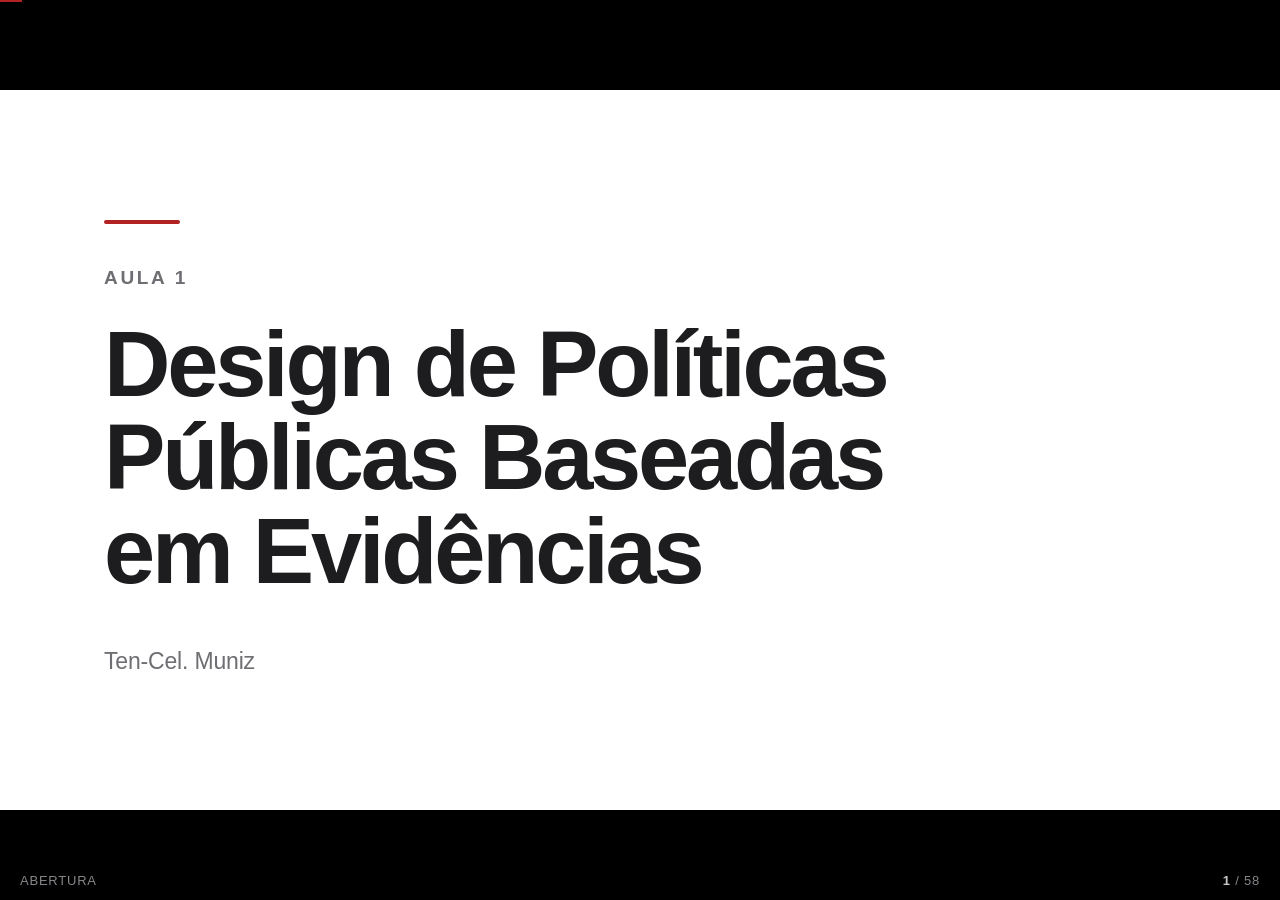
==== commit f49fceb7: "feat: add comprehensive research framework for academic bibliographic verification" ====
--- a/docs/aula-01/index.html
+++ b/docs/aula-01/index.html
@@ -1,526 +1,1187 @@
-<!DOCTYPE html>
-<html lang="pt-BR">
-<head>
-<meta charset="UTF-8">
-<meta name="viewport" content="width=device-width, initial-scale=1.0">
-<title>Aula 1 — Enquadrar: do desenho ao design · Design de Políticas Públicas Baseadas em Evidências</title>
-<style>
-  :root {
-    --red: #990011;
-    --red-dark: #6E000C;
-    --navy: #2F3C7E;
-    --ink: #1F1F1F;
-    --muted: #5C5C5C;
-    --paper: #FFFFFF;
-    --soft: #F5F1F1;
-    --line: #E3DBDB;
-  }
-  * { margin: 0; padding: 0; box-sizing: border-box; }
-  html, body { height: 100%; background: #111; }
-  body { font-family: -apple-system, BlinkMacSystemFont, "Segoe UI", Roboto, Arial, sans-serif; color: var(--ink); }
-
-  #viewport { position: fixed; inset: 0; display: flex; align-items: center; justify-content: center; overflow: hidden; }
-  #stage { width: 1280px; height: 720px; position: relative; transform-origin: center center; }
-
-  .slide {
-    position: absolute; inset: 0; width: 1280px; height: 720px;
-    background: var(--paper); padding: 70px 90px;
-    display: none; flex-direction: column;
-  }
-  .slide.active { display: flex; }
-
-  /* ---------- shared components ---------- */
-  .kicker { font-size: 20px; font-weight: 700; letter-spacing: .14em; text-transform: uppercase; color: var(--red); margin-bottom: 14px; }
-  h1 { font-size: 46px; line-height: 1.15; font-weight: 800; margin-bottom: 30px; }
-  h1 .thin { font-weight: 400; }
-  .lead { font-size: 26px; line-height: 1.45; color: var(--ink); max-width: 1000px; }
-  .muted { color: var(--muted); }
-  .footer {
-    position: absolute; left: 90px; right: 90px; bottom: 34px;
-    display: flex; justify-content: space-between; align-items: center;
-    font-size: 15px; color: #9a9a9a;
-  }
-  .grow { flex: 1; display: flex; flex-direction: column; justify-content: center; }
-
-  .dark { background: var(--red); color: #fff; }
-  .dark .kicker { color: #F3C9CE; }
-  .dark .footer { color: #E4A9B0; }
-
-  .cardrow { display: flex; gap: 22px; }
-  .card { flex: 1; border: 1.5px solid var(--line); border-radius: 14px; padding: 26px 26px; background: #fff; }
-  .card h3 { font-size: 23px; margin-bottom: 10px; }
-  .card p { font-size: 19px; line-height: 1.4; color: var(--muted); }
-
-  .statement { font-size: 46px; line-height: 1.3; font-weight: 800; max-width: 1050px; }
-  .statement .accent { color: var(--red); }
-  .dark .statement .accent { color: #FFD9DD; }
-
-  ul.clean { list-style: none; }
-  ul.clean li { font-size: 24px; line-height: 1.4; margin-bottom: 18px; padding-left: 34px; position: relative; }
-  ul.clean li::before { content: ""; position: absolute; left: 0; top: 12px; width: 12px; height: 12px; border-radius: 50%; background: var(--red); }
-
-  .num { display: inline-flex; align-items: center; justify-content: center; width: 46px; height: 46px; border-radius: 50%; background: var(--red); color: #fff; font-weight: 800; font-size: 22px; flex: none; }
-
-  /* ---------- navigation chrome (screen only) ---------- */
-  #counter {
-    position: fixed; right: 18px; bottom: 14px; z-index: 10;
-    font-size: 14px; color: rgba(255,255,255,.75); font-family: inherit;
-    background: rgba(0,0,0,.45); padding: 4px 12px; border-radius: 20px; user-select: none;
-  }
-  #hint {
-    position: fixed; left: 18px; bottom: 14px; z-index: 10;
-    font-size: 13px; color: rgba(255,255,255,.55); user-select: none;
-  }
-
-  /* ---------- print: one exact 16:9 page per slide ---------- */
-  @page { size: 1280px 720px; margin: 0; }
-  @media print {
-    html, body { background: #fff; height: auto; }
-    #viewport { position: static; display: block; overflow: visible; }
-    #stage { transform: none !important; width: 1280px; height: auto; }
-    .slide { display: flex !important; position: relative; page-break-after: always; break-after: page; }
-    #counter, #hint { display: none; }
-  }
-</style>
-</head>
-<body>
-<div id="viewport"><div id="stage">
-
-<!-- 1 · CAPA -->
-<section class="slide dark">
-  <div class="grow" style="align-items:flex-start;">
-    <div class="kicker">CAEO · Curso de Altos Estudos para Oficiais — CEPED / CBMDF</div>
-    <div style="font-size:30px; font-weight:600; color:#F3C9CE; margin-bottom:24px;">Design de Políticas Públicas Baseadas em Evidências</div>
-    <div class="statement" style="font-size:58px;">Aula 1<br>Enquadrar: <span class="accent">do desenho ao design</span></div>
-    <div style="margin-top:44px; font-size:22px; color:#F3C9CE;">Design Thinking · Evidências · IA como copiloto · O cidadão no centro</div>
-  </div>
-  <div class="footer"><span>Disciplina de 30 h/a — 6 encontros</span><span>Aula 1 de 6 · Presencial</span></div>
-</section>
-
-<!-- 2 · CONTRATO DO CURSO -->
-<section class="slide">
-  <div class="kicker">O contrato do curso</div>
-  <div class="grow">
-    <div class="statement">Vocês não vão sair daqui com um trabalho escrito.</div>
-    <div class="statement" style="margin-top:34px;">Vão sair com uma <span class="accent">solução prototipada</span>, <span class="accent">testada com o cidadão</span> e <span class="accent">encaminhada</span> para virar realidade.</div>
-  </div>
-  <div class="footer"><span>Aula 1 · Enquadrar</span><span>Tecnológica ou não — o formato é livre; o teste é obrigatório</span></div>
-</section>
-
-<!-- 3 · ARCO DAS 6 AULAS -->
-<section class="slide">
-  <div class="kicker">O caminho até lá</div>
-  <h1>O arco das 6 aulas</h1>
-  <div class="grow">
-    <div class="cardrow" style="align-items:stretch;">
-      <div class="card" style="padding:20px 16px;"><div class="num" style="margin-bottom:12px;">1</div><h3 style="font-size:20px;">Enquadrar</h3><p style="font-size:16px;">Desenho × design, evidências, IA, escolha do problema</p><p style="font-size:14px; margin-top:10px; font-weight:700; color:var(--navy);">PRESENCIAL</p></div>
-      <div class="card" style="padding:20px 16px; background:var(--soft); border-color:var(--red);"><div class="num" style="margin-bottom:12px;">2</div><h3 style="font-size:20px;">Campo de empatia</h3><p style="font-size:16px;">Imersão com o cidadão afetado</p><p style="font-size:14px; margin-top:10px; font-weight:700; color:var(--red);">A DISTÂNCIA · CAMPO</p></div>
-      <div class="card" style="padding:20px 16px;"><div class="num" style="margin-bottom:12px;">3</div><h3 style="font-size:20px;">Definir e idear</h3><p style="font-size:16px;">Da evidência à solução; retroalimentação por dados</p><p style="font-size:14px; margin-top:10px; font-weight:700; color:var(--navy);">PRESENCIAL</p></div>
-      <div class="card" style="padding:20px 16px; background:var(--soft); border-color:var(--red);"><div class="num" style="margin-bottom:12px;">4</div><h3 style="font-size:20px;">Campo de teste</h3><p style="font-size:16px;">Prototipar e testar com o cidadão</p><p style="font-size:14px; margin-top:10px; font-weight:700; color:var(--red);">A DISTÂNCIA · CAMPO</p></div>
-      <div class="card" style="padding:20px 16px;"><div class="num" style="margin-bottom:12px;">5</div><h3 style="font-size:20px;">Iterar e encaminhar</h3><p style="font-size:16px;">Implementação, monitoramento, pitch</p><p style="font-size:14px; margin-top:10px; font-weight:700; color:var(--navy);">PRESENCIAL</p></div>
-      <div class="card" style="padding:20px 16px;"><div class="num" style="margin-bottom:12px;">6</div><h3 style="font-size:20px;">Apresentar</h3><p style="font-size:16px;">Pitch das soluções à banca</p><p style="font-size:14px; margin-top:10px; font-weight:700; color:var(--navy);">PRESENCIAL</p></div>
+<!doctype html>
+<html lang="pt-br">
+  <head>
+    <meta charset="UTF-8" />
+    <meta name="viewport" content="width=device-width, initial-scale=1.0" />
+    <title>
+      Aula 1 · Enquadrar: do desenho ao design · Design de Políticas Públicas Baseadas em Evidências · CAEO/CEPED-CBMDF
+    </title>
+    <meta
+      name="description"
+      content="Slides da Aula 1 da disciplina Design de Políticas Públicas Baseadas em Evidências do CAEO/CEPED-CBMDF."
+    />
+    <link rel="stylesheet" href="../assets/deck.css" />
+  </head>
+
+  <body>
+    <div id="progress"></div>
+
+    <div id="stage">
+      <!-- ============================================================
+             ABERTURA
+             ============================================================ -->
+
+      <!-- R:3-6 -->
+      <section class="slide" data-hud="Abertura">
+        <div class="rule"></div>
+        <p class="eyebrow">Aula 1</p>
+        <h1>Design de Políticas Públicas Baseadas em Evidências</h1>
+        <p class="cover-meta">
+          <!-- CAEO <br /> -->
+          Ten-Cel. Muniz<br />
+          <!-- LACUNA: nome do docente não consta em roteiro-docente.md nem pesquisa.md -->
+        </p>
+        <aside class="notes">
+          <p><strong>Objetivos de aprendizagem da Aula 1</strong> (R:12-18): ao final, o aluno deve ser capaz de:</p>
+          <p>1. Explicar a diferença entre desenho (etapa formal do ciclo de políticas) e design (abordagem iterativa, empática e experimental), e por que a disciplina mudou de nome;</p>
+          <p>2. Situar o papel das evidências em cada fase do ciclo de políticas públicas e reconhecer a hierarquia de evidências;</p>
+          <p>3. Reconhecer a empatia com o cidadão como fonte legítima de evidência qualitativa, complementar à quantitativa;</p>
+          <p>4. Operar uma ferramenta de IA generativa para revisão rápida de evidências, aplicando as salvaguardas (verificação na fonte, dados sensíveis, decisão do Oficial);</p>
+          <p>5. Escolher em grupo um problema do cidadão que o CBMDF pode ajudar a resolver, atendendo aos critérios da disciplina.</p>
+          <p><strong>Entregável da aula</strong> (R:20): cada grupo sai com o Canvas do Problema preenchido (versão preliminar) e o briefing do campo de empatia da Aula 2.</p>
+          <p><strong>Dica</strong> (R:65): se um gestor estratégico confirmou presença no fim da aula, anuncie desde já: muda o nível de seriedade com que os grupos escolhem o problema.</p>
+        </aside>
+      </section>
+
+      <!-- Títulos das 6 aulas: docs/index.html (D3) -->
+      <section class="slide slide--soft" data-hud="Abertura">
+        <p class="eyebrow">Onde estamos</p>
+        <div class="arc">
+          <div class="arc__step is-now">
+            <div class="arc__n">Aula 1</div>
+            <div class="arc__t">Enquadrar: do desenho ao design</div>
+            <div class="arc__mode">hoje · presencial</div>
+          </div>
+          <div class="arc__step">
+            <div class="arc__n">Aula 2</div>
+            <div class="arc__t">Imergir: campo de empatia com o cidadão</div>
+            <div class="arc__mode">a distância</div>
+          </div>
+          <div class="arc__step">
+            <div class="arc__n">Aula 3</div>
+            <div class="arc__t">Definir e idear: da evidência à solução candidata</div>
+            <div class="arc__mode">presencial</div>
+          </div>
+          <div class="arc__step">
+            <div class="arc__n">Aula 4</div>
+            <div class="arc__t">Prototipar e testar: campo de experimentação</div>
+            <div class="arc__mode">a distância</div>
+          </div>
+          <div class="arc__step">
+            <div class="arc__n">Aula 5</div>
+            <div class="arc__t">Iterar e encaminhar: da solução testada à política implementável</div>
+            <div class="arc__mode">presencial</div>
+          </div>
+          <div class="arc__step">
+            <div class="arc__n">Aula 6</div>
+            <div class="arc__t">Apresentar: pitch e encaminhamento das soluções</div>
+            <div class="arc__mode">presencial</div>
+          </div>
+        </div>
+        <!-- <p class="lead" style="margin-top:34px">4 presenciais, 2 a distância, que são campo, não EAD passivo.</p> -->
+        <aside class="notes">
+          <p>Apresente-se e apresente o arco das 6 aulas (mostre a tabela do plano de ensino): 4 presenciais, 2 a distância que são campo, não EAD passivo: na Aula 2 eles vão para a rua ouvir o cidadão; na Aula 4, testar o protótipo com ele. (R:60)</p>
+        </aside>
+      </section>
+
+      <!-- R:39-48 -->
+      <section class="slide" data-hud="Abertura">
+        <p class="eyebrow">Roteiro do dia · 250 min</p>
+        <h2 style="margin-bottom:22px">Agenda</h2>
+        <div class="agenda">
+          <div class="agenda__i">
+            <div class="agenda__n">0</div>
+            <div class="agenda__t">Abertura e contrato do curso</div>
+            <div class="agenda__d">15 min</div>
+          </div>
+          <div class="agenda__i">
+            <div class="agenda__n">3</div>
+            <div class="agenda__t">Design Thinking no setor público</div>
+            <div class="agenda__d">30 min</div>
+          </div>
+          <div class="agenda__i">
+            <div class="agenda__n">1</div>
+            <div class="agenda__t">Desenho × design de políticas públicas</div>
+            <div class="agenda__d">40 min</div>
+          </div>
+          <div class="agenda__i">
+            <div class="agenda__n">4</div>
+            <div class="agenda__t">Oficina: IA como copiloto do policymaker</div>
+            <div class="agenda__d">60 min</div>
+          </div>
+          <div class="agenda__i">
+            <div class="agenda__n">2</div>
+            <div class="agenda__t">Ciclo de políticas, evidências e empatia</div>
+            <div class="agenda__d">40 min</div>
+          </div>
+          <div class="agenda__i">
+            <div class="agenda__n">5</div>
+            <div class="agenda__t">Formação dos grupos e escolha do problema</div>
+            <div class="agenda__d">40 min</div>
+          </div>
+          <div class="agenda__i agenda__i--break">
+            <div class="agenda__n">☕</div>
+            <div class="agenda__t">Intervalo</div>
+            <div class="agenda__d">15 min</div>
+          </div>
+          <div class="agenda__i">
+            <div class="agenda__n">6</div>
+            <div class="agenda__t">Briefing do campo (Aula 2) e encerramento</div>
+            <div class="agenda__d">10 min</div>
+          </div>
+        </div>
+        <!-- <p class="footnote">Total do dia: 250 min · confere com a carga de 5 h/a (R:6, R:39-48).</p> -->
+        <aside class="notes">
+          <p>A coluna da esquerda é a primeira metade, a da direita a segunda. Se a turma perguntar do horário, esta é a tela para voltar.</p>
+        </aside>
+      </section>
+
+      <!-- ============================================================
+             BLOCO 0: ABERTURA E CONTRATO DO CURSO · 15 min
+             ============================================================ -->
+
+      <!-- R:41, R:52 -->
+      <section class="slide slide--dark" data-hud="Bloco 0 · Abertura e contrato">
+        <p class="divider-num">00</p>
+        <p class="divider-title">Abertura e contrato<br />do curso</p>
+        <p class="divider-time">15 min</p>
+      </section>
+
+      <!-- R:56 -->
+      <section class="slide slide--dark slide--center" data-hud="Bloco 0 · Abertura e contrato">
+        <p class="statement">
+          "Vocês não vão sair daqui com um trabalho escrito.<br />Vão sair com uma
+          <span class="accent">solução prototipada</span>, testada com o cidadão e
+          encaminhada para virar realidade."
+        </p>
+      </section>
+
+      <!-- R:61 -->
+      <section class="slide slide--ink" data-hud="Bloco 0 · Abertura e contrato">
+        <p class="eyebrow eyebrow--accent">A regra de ouro da disciplina</p>
+        <p class="consigna">O problema é do cidadão, não do CBMDF.</p>
+        <p class="consigna-note">
+          "Falta de viatura" não é problema elegível; "o idoso que cai em casa e
+          fica horas sem socorro" é.
+        </p>
+      </section>
+
+      <!-- R:62 -->
+      <section class="slide" data-hud="Bloco 0 · Abertura e contrato">
+        <p class="eyebrow">Como a disciplina avalia</p>
+        <h2 style="margin-bottom:30px">Não há prova, há projeto</h2>
+        <!-- <div class="stack">
+          <div class="row">
+            <div class="row__key">40%</div>
+            <div class="row__val">Solução + pitch</div>
+          </div>
+          <div class="row">
+            <div class="row__key">30%</div>
+            <div class="row__val">Entregáveis de campo</div>
+          </div>
+          <div class="row">
+            <div class="row__key">20%</div>
+            <div class="row__val">Plano de monitoramento</div>
+          </div>
+          <div class="row">
+            <div class="row__key">10%</div>
+            <div class="row__val">Participação</div>
+          </div>
+        </div> -->
+      </section>
+
+      <!-- R:63 -->
+      <section class="slide slide--dark slide--center" data-hud="Bloco 0 · Abertura e contrato">
+        <p class="eyebrow eyebrow--accent">O combinado sobre IA</p>
+        <p class="statement">
+          Será usada em <span class="accent">todas as aulas</span>, às claras, como
+          copiloto, e com salvaguardas que serão praticadas hoje.
+        </p>
+      </section>
+
+      <!-- ============================================================
+             BLOCO 1: DESENHO × DESIGN DE POLÍTICAS PÚBLICAS · 40 min
+             ============================================================ -->
+
+      <!-- R:69-71 -->
+      <section class="slide slide--dark" data-hud="Bloco 1 · Desenho × design">
+        <p class="divider-num">01</p>
+        <p class="divider-title">Desenho × design<br />de políticas públicas</p>
+        <p class="divider-time">40 min</p>
+        <!-- <p class="divider-goal">Formato: exercício provocador (15 min) + exposição dialogada (25 min).</p> -->
+      </section>
+
+      <!-- R:75-77 -->
+      <section class="slide slide--ink" data-hud="Bloco 1 · Desenho × design">
+        <p class="eyebrow eyebrow--accent">Atividade · "O documento resolve?"</p>
+        <div style="display:flex;align-items:center;justify-content:space-between;gap:40px;margin-top:20px">
+          <div style="flex:1;min-width:0">
+            <p class="consigna" style="margin:0">
+              Que problema do cidadão essa política resolve? Como sabemos se está
+              funcionando? O que aconteceu depois da publicação?
+            </p>
+            <p class="consigna-note" style="margin:20px 0 0;max-width:52ch">
+              Projete (ou distribua) o exemplo real de política pública publicada como
+              documento extenso.
+              <!-- LACUNA: exemplo específico de política-documento não nomeado em roteiro-docente.md (R:32) -->
+            </p>
+          </div>
+          <div style="display:flex;align-items:center;gap:18px;flex:0 0 auto">
+            <a href="https://www.gov.br/mj/pt-br/acesso-a-informacao/governanca/carteira/arquivos-pdf-por-unidades/senasp-retificado-05-03-2025.pdf" target="_blank" rel="noopener" style="display:block;background:#fff;padding:8px;border-radius:8px" aria-label="Abrir a Carteira de Políticas Públicas">
+              <img src="https://api.qrserver.com/v1/create-qr-code/?size=180x180&amp;data=https%3A%2F%2Fwww.gov.br%2Fmj%2Fpt-br%2Facesso-a-informacao%2Fgovernanca%2Fcarteira%2Farquivos-pdf-por-unidades%2Fsenasp-retificado-05-03-2025.pdf" alt="QR code para abrir a Carteira de Políticas Públicas" width="150" height="150" style="display:block" />
+            </a>
+            <p style="margin:0;max-width:28ch;font-size:18px;line-height:1.35">
+              <strong>Carteira de Políticas Públicas da SENASP</strong><br />
+            </p>
+          </div>
+        </div>
+        <div class="timer" data-t="5">
+          <div class="timer__time">05:00</div>
+          <div class="timer__hint">T inicia · R zera</div>
+        </div>
+        <aside class="notes">
+          <p>5 min de discussão por ilha, 5 min de plenária. (R:76)</p>
+          <p>R:32 pede ao docente separar 2-3 exemplos reais de política publicada como documento extenso, de preferência do próprio DF/CBMDF; os exemplos concretos não constam de nenhum dos dois fontes desta aula.</p>
+        </aside>
+      </section>
+
+      <!-- R:77 -->
+      <section class="slide slide--center" data-hud="Bloco 1 · Desenho × design">
+        <p class="eyebrow">Plenária</p>
+        <p class="statement">
+          Tipicamente ninguém sabe dizer o efeito prático: esse desconforto é o
+          <span class="accent">gancho</span> da aula.
+        </p>
+        <!-- <div class="timer" data-t="5">
+          <div class="timer__time">05:00</div>
+          <div class="timer__hint">T inicia · R zera</div>
+        </div> -->
+      </section>
+
+      <!-- R:83 -->
+      <section class="slide slide--soft" data-hud="Bloco 1 · Desenho × design">
+        <p class="eyebrow">Policy design tradicional</p>
+        <h2 style="margin-bottom:30px">Desenho</h2>
+        <p class="lead lead--wide">
+          Etapa do ciclo em que se formaliza a política: objetivos, instrumentos,
+          normas.
+        </p>
+        <p class="footnote">
+          Risco: virar fim em si mesmo, o "documento prolixo" que nasce pronto e
+          não é testado.
+        </p>
+      </section>
+
+      <!-- R:84 -->
+      <section class="slide" data-hud="Bloco 1 · Desenho × design">
+        <p class="eyebrow">Abordagem projetual</p>
+        <h2 style="margin-bottom:30px">Design</h2>
+        <p class="lead lead--wide">
+          Processo iterativo que começa na necessidade real do usuário, formula
+          hipóteses, prototipa, testa e só então consolida.
+        </p>
+        <p class="footnote">
+          A política é tratada como <strong>produto/serviço que precisa
+          funcionar</strong>, não como texto que precisa ser publicado.
+        </p>
+      </section>
+
+      <!-- R:87-93 -->
+      <section class="slide" data-hud="Bloco 1 · Desenho × design">
+        <p class="eyebrow">Quadro comparativo, construído com a turma</p>
+        <h2 style="margin-bottom:26px">Desenho × design</h2>
+        <div class="compare">
+          <div class="compare__row compare__row--head">
+            <div class="compare__head">Desenho (tradicional)</div>
+            <div class="compare__head compare__head--now">Design (abordagem da disciplina)</div>
+          </div>
+          <div class="compare__row" data-step>
+            <div class="compare__cell">Parte do gabinete</div>
+            <div class="compare__cell compare__cell--now">Parte do cidadão</div>
+          </div>
+          <div class="compare__row" data-step>
+            <div class="compare__cell">Opinião e precedente</div>
+            <div class="compare__cell compare__cell--now">Evidência (quali + quanti)</div>
+          </div>
+          <div class="compare__row" data-step>
+            <div class="compare__cell">Documento como entregável</div>
+            <div class="compare__cell compare__cell--now">Solução testada como entregável</div>
+          </div>
+          <div class="compare__row" data-step>
+            <div class="compare__cell">Erro descoberto na implementação</div>
+            <div class="compare__cell compare__cell--now">Erro descoberto no protótipo (barato)</div>
+          </div>
+          <div class="compare__row" data-step>
+            <div class="compare__cell">Avaliação, se houver, anos depois</div>
+            <div class="compare__cell compare__cell--now">Monitoramento embutido desde o design</div>
+          </div>
+        </div>
+        <aside class="notes">
+          <p>Quadro a construir COM a turma (quadro branco, duas colunas). (R:85)</p>
+          <p><strong>Cautela ao afirmar que design produz políticas melhores</strong>: Howlett (2024) MODERADO: só a página do editor foi acessada, confirma tema mas não o argumento (P:34). Simon (1996) FRACO: só página de catálogo (P:35). Peters (2018) FRACO, refutada 3/3: texto promocional de editora (P:36). Bason (2014) FRACO, refutada 3/3 quanto a ser "marco fundacional"; mas é FORTE (0/3 refutações) que é coletânea prescritiva, não estudo empírico (P:37-38). Howlett & Lejano (2013) é ensaio conceitual e normativo, sem evidência empírica (P:39, FORTE 0/3).</p>
+        </aside>
+      </section>
+
+      <!-- P:30 -->
+      <section class="slide slide--center" data-hud="Bloco 1 · Desenho × design">
+        <p class="statement">
+          Policy design é simultaneamente substantivo e verbo (resultado e processo) e atravessa duas etapas do ciclo: formulação e implementação.
+        </p>
+        <p class="src">
+          <!-- <span class="grade grade--forte">FORTE · 3/3 votos</span> -->
+          Howlett, M. &amp; Lejano, R. P. (2013). <em>Tales From the Crypt: The
+          Rise and Fall (and Rebirth?) of Policy Design.</em> Administration &amp;
+          Society.
+        </p>
+      </section>
+
+      <!-- P:33 -->
+      <!-- <section class="slide slide--ink slide--center" data-hud="Bloco 1 · Desenho × design">
+        <p class="quote">
+          "A confiança moderna no desenho sistemático não foi confirmada pela
+          experiência."
+        </p>
+        <p class="src" style="margin-left:auto;margin-right:auto;text-align:left">
+          <!-- <span class="grade grade--forte">FORTE · 3/3 votos</span> -->
+          Colebatch, H. K. (2018). <em>The idea of policy design: Intention,
+          process, outcome, meaning and validity.</em>
+        </p>
+        <aside class="notes">
+          <p>Contra o modelo de "desenhista especialista aconselhando decisor autoritativo", Colebatch mostra que a prática real envolve múltiplos participantes em locais diversos, sem hierarquia única, e reconceitua policy design como exercício de produção de sentido (framing) que legitima práticas, não como engenharia técnica de soluções. (P:31-32, ambos FORTE 3/3)</p>
+        </aside>
+      </section> -->
+
+      <!-- R:95 -->
+      <section class="slide slide--dark slide--center" data-hud="Bloco 1 · Desenho × design">
+        <p class="statement">
+          O "baseadas em evidências" do nome é o que impede o design de virar
+          <span class="accent">achismo criativo</span>; o "design" é o que impede a
+          evidência de virar <span class="accent">relatório engavetado</span>.
+        </p>
+        <aside class="notes">
+          <p>A citação "críticos argumentaram que políticas não podem ser desenhadas como se desenha uma casa" circula atribuída a Dryzek &amp; Ripley (1988): a atribuição foi refutada 3/3 votos, não confere com a fonte original. Não usar essa autoria em sala. (P:40)</p>
+        </aside>
+      </section>
+
+      <!-- ============================================================
+             BLOCO 2: CICLO DE POLÍTICAS, EVIDÊNCIAS E EMPATIA · 40 min
+             ============================================================ -->
+
+      <!-- R:99-101 -->
+      <section class="slide slide--dark" data-hud="Bloco 2 · Ciclo e evidências">
+        <p class="divider-num">02</p>
+        <p class="divider-title">Ciclo de políticas,<br />evidências e empatia</p>
+        <p class="divider-time">40 min</p>
+        <!-- <p class="divider-goal">Formato: exposição dialogada (25 min) + exercício rápido (15 min).</p> -->
+      </section>
+
+      <!-- R:105 -->
+      <section class="slide" data-hud="Bloco 2 · Ciclo e evidências">
+        <p class="eyebrow">O ciclo de políticas públicas</p>
+        <h2 style="margin-bottom:30px">Onde a evidência entra em cada fase</h2>
+        <div class="cols" style="grid-template-columns:repeat(5,1fr)">
+          <div class="card" data-step><span class="tag">1</span><h3 style="font-size:22px">Agenda</h3></div>
+          <div class="card" data-step><span class="tag">2</span><h3 style="font-size:22px">Formulação</h3></div>
+          <div class="card" data-step><span class="tag">3</span><h3 style="font-size:22px">Implementação</h3></div>
+          <div class="card" data-step><span class="tag">4</span><h3 style="font-size:22px">Monitoramento</h3></div>
+          <div class="card" data-step><span class="tag">5</span><h3 style="font-size:22px">Avaliação</h3></div>
+        </div>
+        <p class="footnote">
+          Inclusive na identificação do problema, que é onde a maioria pula
+          direto para a solução.
+        </p>
+        <aside class="notes">
+          <p>Sabatier (1991) argumenta que o modelo de estágios "esgotou sua utilidade e deve ser substituído", principalmente por não ser teoria causal (P:48, FORTE). Sabatier (2007, cap. 1) nomeia quatro críticas: não é teoria causal; a sequência é descritivamente imprecisa; tem viés legalista e top-down; assume um ciclo único quando há múltiplos ciclos interativos (P:49, FORTE). A origem do modelo NÃO se confirma em Lasswell (1956), obra sem texto integral acessível; Sabatier (1991) atribui a popularização a Jones (1970), Anderson (1975) e Peters (1986), não a Lasswell (P:50-51).</p>
+        </aside>
+      </section>
+
+      <!-- R:106, D4 -->
+      <section class="slide slide--soft" data-hud="Bloco 2 · Ciclo e evidências">
+        <p class="eyebrow">Não para descartar o que está "embaixo"</p>
+        <h2 style="margin-bottom:30px">Quanto peso dar a cada fonte</h2>
+        <div class="weights">
+          <div class="weight">
+            <div class="weight__bar" style="width:420px"></div>
+            <div class="weight__label">Revisões sistemáticas e experimentos</div>
+          </div>
+          <div class="weight">
+            <div class="weight__bar" style="width:310px"></div>
+            <div class="weight__label">Estudos observacionais</div>
+          </div>
+          <div class="weight">
+            <div class="weight__bar" style="width:200px"></div>
+            <div class="weight__label">Dados administrativos</div>
+          </div>
+          <div class="weight">
+            <div class="weight__bar" style="width:100px"></div>
+            <div class="weight__label">Opinião de especialista</div>
+          </div>
+        </div>
+        <p class="footnote">Escala de peso, não ranking fixo: o próximo slide mostra por quê.</p>
+        <aside class="notes">
+          <p>Deliberadamente sem atribuição de origem: Banks (2009) NÃO apresenta hierarquia alguma: lista 8 atributos de boa metodologia e registra debate ativo sobre méritos relativos dos métodos (P:59, NÃO SUSTENTADO); é, isto sim, a fonte primária da crítica "policy-based evidence" (P:60, FORTE). O Nesta Standards of Evidence não hierarquiza métodos nem exige ECR (P:58). A página oficial da Canadian Task Force (1979) não reproduz os níveis I/II/III nem os graus A-E (P:52). A página do NIJ não menciona a Maryland Scientific Methods Scale de Sherman et al. 1997 (P:61). Cartwright &amp; Hardie (2012): métodos dominantes de EBP falham em prever se uma política funcionará em novo contexto: MODERADO, livro não conferido integralmente (P:62).</p>
+        </aside>
+      </section>
+
+      <!-- P:53-54 -->
+      <!-- <section class="slide slide--center" data-hud="Bloco 2 · Ciclo e evidências">
+        <p class="statement">
+          No GRADE, ECRs começam como alta qualidade e observacionais como
+          baixa: a hierarquia é <span class="accent">ponto de partida</span>,
+          não veredito.
+        </p>
+        <p class="lead lead--wide" style="margin-left:auto;margin-right:auto">
+          ECRs podem ser rebaixados (limitações, inconsistência, imprecisão, viés
+          de publicação); observacionais, elevados (magnitude de efeito,
+          dose-resposta).
+        </p>
+        <p class="src" style="margin-left:auto;margin-right:auto;text-align:left;max-width:62ch">
+          <!-- <span class="grade grade--forte">FORTE</span> -->
+          Guyatt, G. H. et al. (2008). <em>GRADE: an emerging consensus…</em> BMJ.
+        </p>
+      </section> -->
+
+      <!-- P:56-57 -->
+      <section class="slide slide--ink" data-hud="Bloco 2 · Ciclo e evidências">
+        <p class="eyebrow eyebrow--accent">Parkhurst (2017)</p>
+        <p class="consigna">
+          Hierarquias de evidência foram feitas para julgar efeito de intervenção, não relevância de política.
+        </p>
+        <p class="consigna-note">
+          Transpô-las para priorizar escolhas públicas impõe "issue bias".
+          Parkhurst propõe trocar "hierarquia" por <strong>adequação</strong>: o
+          critério de qualidade só se escolhe depois de saber qual evidência é
+          útil à questão.
+        </p>
+        <p class="src">
+          <!-- <span class="grade grade--forte">FORTE</span> -->
+          Parkhurst, J. (2017). <em>The Politics of Evidence.</em> Routledge
+          (acesso aberto).
+        </p>
+      </section>
+
+      <!-- R:107 -->
+      <section class="slide" data-hud="Bloco 2 · Ciclo e evidências">
+        <p class="eyebrow">Empatia como evidência qualitativa</p>
+        <p class="statement">
+          O dado quantitativo diz <span class="accent">o quê</span> e
+          <span class="accent">quanto</span>; o campo diz
+          <span class="accent">por quê</span> e como se manifesta na vida do
+          cidadão.
+        </p>
+        <p class="footnote">A entrevista em profundidade e a observação direta não competem com a estatística: respondem a perguntas diferentes.</p>
+      </section>
+
+      <!-- P:70-72, D5 -->
+      <!-- <section class="slide slide--soft" data-hud="Bloco 2 · Ciclo e evidências">
+        <p class="eyebrow">Quantas entrevistas bastam</p>
+        <h2 style="margin-bottom:20px">Saturação de dados</h2>
+        <div class="figures">
+          <div>
+            <div class="figure__n accent">6</div>
+            <div class="figure__l">entrevistas → 73% das codificações já apareceram</div>
+          </div>
+          <div>
+            <div class="figure__n">12</div>
+            <div class="figure__l">entrevistas → 92% das codificações</div>
+          </div>
+        </div>
+        <p class="src">
+          <!-- <span class="grade grade--forte">FORTE</span> -->
+          Guest, G., Bunce, A. &amp; Johnson, L. (2006). <em>How Many Interviews
+          Are Enough?</em> Field Methods.
+        </p>
+        <p class="footnote">
+          Vale para entrevistas semiestruturadas com perguntas similares: os próprios autores advertem que <strong>não</strong> se aplica a técnicas
+          exploratórias abertas, nem quando o grupo é heterogêneo ou o domínio é
+          difuso.
+        </p>
+      </section> -->
+
+      <!-- R:107 -->
+      <!-- <section class="slide slide--dark slide--center" data-hud="Bloco 2 · Ciclo e evidências">
+        <p class="statement">
+          A triangulação dos dois é o
+          <span class="accent">padrão-ouro</span> da disciplina.
+        </p>
+        <aside class="notes">
+          <p>Fonte primária da origem do conceito de triangulação (cruzamento de qualitativo e quantitativo) não localizada nesta pesquisa: Denzin (1970), <em>The Research Act</em>, e Webb et al. (1966), <em>Unobtrusive Measures</em>, não foram alcançados. Apresentar como postura metodológica da disciplina, sem atribuir a autor. (P:73)</p>
+        </aside>
+      </section> -->
+
+      <!-- R:108 -->
+      <!-- <section class="slide" data-hud="Bloco 2 · Ciclo e evidências">
+        <p class="eyebrow">Antecipando a análise da Aula 3</p>
+        <h2 style="margin-bottom:30px">Vieses a vigiar</h2>
+        <div class="cols cols-4">
+          <div class="card" data-step><h3 style="font-size:24px">Confirmação</h3></div>
+          <div class="card" data-step><h3 style="font-size:24px">Seleção</h3></div>
+          <div class="card" data-step><h3 style="font-size:24px">Sobrevivência</h3></div>
+          <div class="card" data-step><h3 style="font-size:24px">Anedota vívida × dado representativo</h3></div>
+        </div>
+      </section> -->
+
+      <!-- R:112-117 -->
+      <section class="slide slide--ink" data-hud="Bloco 2 · Ciclo e evidências">
+        <p class="eyebrow eyebrow--accent">Exercício · "Isso é evidência?"</p>
+        <p class="consigna" style="font-size:36px">
+          Classifiquem: forte, fraca, ou não é evidência, e por quê.
+        </p>
+        <div class="stack" style="margin-top:26px">
+          <div class="row">
+            <div class="row__val">"Nos últimos 3 anos, 40% dos atendimentos pré-hospitalares do CBMDF na região X foram quedas de idosos em domicílio." <em data-step>(dado administrativo: forte para dimensionar)</em></div>
+          </div>
+          <div class="row">
+            <div class="row__val">"Um coronel da reserva afirma que antigamente havia menos incêndios em ocupações irregulares." <em data-step>(opinião/memória: fraca, precisa verificação)</em></div>
+          </div>
+          <div class="row">
+            <div class="row__val">"Entrevistamos 12 moradores da área e 9 relataram não saber o que fazer nos primeiros minutos de um afogamento." <em data-step>(evidência qualitativa de campo: forte para entender o problema, não para generalizar estatisticamente)</em></div>
+          </div>
+          <div class="row">
+            <div class="row__val">"Uma matéria de jornal diz que o programa Y reduziu acidentes em 80%." <em data-step>(fonte secundária sem método: verificar na origem)</em></div>
+          </div>
+        </div>
+      </section>
+
+      <!-- ============================================================
+             INTERVALO · 15 min
+             ============================================================ -->
+
+      <!-- R:121 -->
+      <section class="slide slide--dark slide--center" data-hud="Intervalo">
+        <p class="display">☕</p>
+        <h1 style="font-size:72px;margin-top:24px">Intervalo</h1>
+        <div class="timer" data-t="15">
+          <div class="timer__time">15:00</div>
+          <div class="timer__hint">T inicia · R zera</div>
+        </div>
+      </section>
+
+      <!-- ============================================================
+             BLOCO 3: DESIGN THINKING NO SETOR PÚBLICO · 30 min
+             ============================================================ -->
+
+      <!-- R:125-127 -->
+      <section class="slide slide--dark" data-hud="Bloco 3 · Design Thinking">
+        <p class="divider-num">03</p>
+        <p class="divider-title">Design Thinking<br />no setor público</p>
+        <p class="divider-time">30 min</p>
+        <!-- <p class="divider-goal">Formato: exposição com casos.</p> -->
+        <aside class="notes">
+          <p>Se o gestor convidado estiver presente: comprima este bloco em 25 min, para abrir espaço aos 5 minutos de fala dele no Bloco 6. (R:230)</p>
+        </aside>
+      </section>
+
+      <!-- R:129, P:83-84 -->
+      <section class="slide" data-hud="Bloco 3 · Design Thinking">
+        <p class="eyebrow">O duplo diamante</p>
+        <h2 style="margin-bottom:28px">Divergir/convergir no problema, divergir/convergir na solução</h2>
+        <div class="cols cols-4">
+          <div class="card" data-step><span class="tag">01</span><h3>Descobrir</h3></div>
+          <div class="card" data-step><span class="tag">02</span><h3>Definir</h3></div>
+          <div class="card" data-step><span class="tag">03</span><h3>Desenvolver</h3></div>
+          <div class="card" data-step><span class="tag">04</span><h3>Entregar</h3></div>
+        </div>
+        <p class="src">
+          <!-- <span class="grade grade--forte">FORTE</span> -->
+          Design Council. <em>The Double Diamond</em> (página institucional). O
+          primeiro diamante é para compreender (e não presumir) o problema.
+        </p>
+        <aside class="notes">
+          <p>Datação ambígua na própria fonte: uma página do Design Council diz 2003, a página do Framework for Innovation diz 2004; não afirmar "2004/2005" com segurança (P:82, P:146). O Framework for Innovation apresenta quatro princípios de design, não três (P:85), e a página oficial não declara o ano de publicação, "2019" não é confirmável (P:86).</p>
+        </aside>
+      </section>
+
+      <!-- P:84 -->
+      <section class="slide slide--soft slide--center" data-hud="Bloco 3 · Design Thinking">
+        <p class="statement">
+          Entregar é testar soluções em pequena escala e
+          <span class="accent">rejeitar as que não funcionam</span>.
+        </p>
+        <p class="src" style="margin-left:auto;margin-right:auto;text-align:left">
+          <!-- <span class="grade grade--forte">FORTE</span> -->
+          Design Council. <em>The Double Diamond.</em>
+        </p>
+      </section>
+
+      <!-- R:129, docs/index.html -->
+      <section class="slide" data-hud="Bloco 3 · Design Thinking">
+        <p class="eyebrow">"Vocês estão aqui"</p>
+        <h2 style="margin-bottom:30px">Empatizar → definir → idear → prototipar → testar</h2>
+        <div class="cols" style="grid-template-columns:repeat(5,1fr)">
+          <div class="card card--accent" data-step><h3 style="font-size:24px">Empatizar</h3><p>Aula 2</p></div>
+          <div class="card" data-step><h3 style="font-size:24px">Definir</h3><p>Aula 3</p></div>
+          <div class="card" data-step><h3 style="font-size:24px">Idear</h3><p>Aula 3</p></div>
+          <div class="card" data-step><h3 style="font-size:24px">Prototipar</h3><p>Aula 4</p></div>
+          <div class="card" data-step><h3 style="font-size:24px">Testar</h3><p>Aula 4</p></div>
+        </div>
+        <p class="footnote">
+          Hoje: enquadramento, o degrau antes do primeiro diamante. <!-- inferido de docs/index.html: Aula 2 = "campo de empatia", Aula 3 = "Definir e idear", Aula 4 = "Prototipar e testar" -->
+        </p>
+      </section>
+
+      <!-- R:131-133 -->
+      <section class="slide" data-hud="Bloco 3 · Design Thinking">
+        <!-- <p class="eyebrow">Contados como história, não como lista</p> -->
+        <h2 style="margin-bottom:28px">Casos de governo</h2>
+        <div class="cols cols-3">
+          <div class="card" data-step>
+            <span class="tag">Brasil</span>
+            <h3>GNova/ENAP</h3>
+            <p>Laboratório de inovação do governo federal brasileiro; exemplos de serviços redesenhados a partir de imersão com usuários.</p>
+          </div>
+          <div class="card" data-step>
+            <span class="tag">Reino Unido</span>
+            <h3>UK Policy Lab</h3>
+            <p>Etnografia e prototipagem influenciando políticas nacionais.</p>
+          </div>
+          <!-- <div class="card" data-step>
+            <span class="tag">LACUNA</span>
+            <h3>Segurança pública / defesa civil</h3>
+            <p> LACUNA: exemplo local, idealmente do DF/CBMDF, não nomeado em roteiro-docente.md (R:133) 
+          </div> -->
+        </div>
+        <aside class="notes">
+          <p>O acervo do GNova (repositório institucional) é de produtos de projeto, chamadas e guias; nenhum relatório de avaliação de efeito; a URL é de página de coleção, não de item com autor e ano (P:93).</p>
+        </aside>
+      </section>
+
+      <!-- D2, P:150-156 -->
+      <section class="slide slide--ink" data-hud="Bloco 3 · Design Thinking">
+        <p class="eyebrow eyebrow--accent">O ponto mais sensível da aula</p>
+        <p class="consigna">
+          Design Thinking em governo é uma
+          <span class="accent">aposta metodológica</span>: reduzir o risco de
+          gastar dinheiro público em solução que não funciona, testando barato
+          antes de escalar.
+        </p>
+        </section>
+        <!-- <section class="slide slide--ink" data-hud="Bloco 3 · Design Thinking">
+        <p class="consigna-note">
+          <!-- <span class="grade grade--nao">NÃO SUSTENTADO</span> -->
+          Não há evidência primária de que abordagens de design produzam
+          políticas melhores, convergente em quatro fontes independentes:
+        </p>
+        <div class="stack" style="margin-top:20px">
+          <div class="row" data-step>
+            <div class="row__key" style="flex-basis:220px">Kimbell (2015)</div>
+            <div class="row__val">Após um ano dentro do Policy Lab do Cabinet Office, afirma que não conseguiu demonstrar melhores políticas, melhores resultados ou economia de recursos.</div>
+          </div>
+          <div class="row" data-step>
+            <div class="row__key" style="flex-basis:220px">McGann et al. (2018)</div>
+            <div class="row__val">Classificam a narrativa de "nova era experimental" como retórica dos proponentes.</div>
+          </div>
+          <div class="row" data-step>
+            <div class="row__key" style="flex-basis:220px">Kimbell &amp; Bailey (2017)</div>
+            <div class="row__val">Afirmam que a prototipagem ainda não é atividade legítima de produção de evidência.</div>
+          </div>
+          <div class="row" data-step>
+            <div class="row__key" style="flex-basis:220px">Design Council</div>
+            <div class="row__val">Sustenta o Duplo Diamante por adoção e difusão, não por efeito medido.</div>
+          </div>
+        </div>
+        <p class="footnote">
+          Uma disciplina que exige evidência dos alunos e não a tem sobre o
+          próprio método precisa dizer isso em voz alta.
+        </p>
+        <!-- <aside class="notes">
+          <p>Kimbell (2015) não é avaliação: é estudo etnográfico-interpretativo de fellowship, com casos "emblemáticos, não definitivos", em formato de graphic novel, para provocar discussão (P:89).</p>
+        </aside> -->
+      </section> -->
+
+      <!-- P:91, P:158 -->
+      <section class="slide slide--center" data-hud="Bloco 3 · Design Thinking">
+        <p class="statement">
+          Política baseada em evidências e design thinking
+          <span class="accent">convivem de forma desconfortável</span>.
+        </p>
+        <p class="src" style="margin-left:auto;margin-right:auto;text-align:left;max-width:56ch">
+          McGann, M., Blomkamp, E. &amp; Lewis, J. M. (2018). <em>The rise of
+          public sector innovation labs.</em> Policy Sciences.
+        </p>
+        <!-- <p class="footnote">Tensão real entre os conteúdos 1.2 e 1.4 desta aula, reconhecida na literatura.</p> -->
+      </section>
+
+      <!-- R:135 -->
+      <section class="slide slide--dark slide--center" data-hud="Bloco 3 · Design Thinking">
+        <p class="eyebrow">Critério de sucesso da disciplina</p>
+        <p class="statement">
+          Solução <span class="accent">encaminhada</span> (processo aberto, patrocínio identificado), não apenas apresentada.
+        </p>
+      </section>
+
+      <!-- ============================================================
+             BLOCO 4: OFICINA PRÁTICA: IA COMO COPILOTO DO POLICYMAKER · 60 min
+             ============================================================ -->
+
+      <!-- R:139-143 -->
+      <section class="slide slide--dark" data-hud="Bloco 4 · Oficina de IA">
+        <p class="divider-num">04</p>
+        <p class="divider-title">Oficina prática:<br />IA como copiloto</p>
+        <p class="divider-time">60 min</p>
+        <p class="divider-goal">
+          Objetivo: todo aluno sai tendo usado IA para revisão rápida de
+          evidências e tendo flagrado ao menos uma limitação (alucinação, fonte
+          inexistente, generalização indevida).
+        </p>
+        <aside class="notes">
+          <p>Plano B se o Wi-Fi cair: docente roda a demonstração pelo 4G/celular espelhado; prática em ilhas vira exercício guiado coletivo; prática individual fica como tarefa da semana. Ter 2ª e 3ª opções de ferramenta de IA testadas antes da aula. (R:238-239)</p>
+        </aside>
+      </section>
+
+      <!-- R:149 -->
+      <section class="slide slide--ink slide--center" data-hud="Bloco 4 · Oficina de IA">
+        <p class="quote">
+          "Você está usando a IA para resolver problemas reais, ou para
+            problematizar soluções virtuais?"
+        </p>
+      </section>
+
+      <!-- R:151 -->
+      <section class="slide slide--center" data-hud="Bloco 4 · Oficina de IA">
+        <p class="statement">
+          A IA amplifica o que já fazemos. Quem parte do seu setor produz
+          burocracia mais rápido; quem parte do cidadão investiga mais fundo.
+        </p>
+      </section>
+
+      <!-- R:156 -->
+      <section class="slide slide--ink" data-hud="Bloco 4 · Oficina de IA">
+        <p class="eyebrow eyebrow--accent">Prompt de exploração do problema</p>
+        <p class="consigna" style="font-size:32px">
+          "Atue como analista de políticas públicas. Quero entender o problema de
+          [quedas de idosos em domicílio no DF]. Liste: (a) o que se sabe sobre
+          magnitude e causas, indicando os tipos de fonte onde eu verificaria cada
+          afirmação; (b) políticas já testadas no Brasil e no mundo; (c) as 5
+          perguntas mais importantes que eu deveria responder com dados locais
+          antes de propor qualquer solução."
+        </p>
+      </section>
+
+      <!-- R:157-158 -->
+      <section class="slide slide--ink" data-hud="Bloco 4 · Oficina de IA">
+        <p class="eyebrow eyebrow--accent">Prompt de contra-argumentação</p>
+        <p class="consigna" style="font-size:32px">
+          "Assuma que eu vou propor [solução X]. Aja como um avaliador cético:
+          quais evidências enfraqueceriam essa proposta? Que efeitos colaterais e
+          custos ocultos ela pode ter?"
+        </p>
+        <p class="consigna-note">Mostra que IA serve para atacar a própria ideia.</p>
+      </section>
+
+      <!-- R:159 -->
+      <section class="slide" data-hud="Bloco 4 · Oficina de IA">
+        <p class="eyebrow">Ao vivo</p>
+        <p class="statement">Flagre uma limitação ao vivo</p>
+        <p class="lead lead--wide">
+          Peça as referências ("liste as fontes com autor, ano e link") e verifique
+          uma na hora. Se a IA citar fonte inexistente ou imprecisa, celebre: "é
+          exatamente por isso que a regra é verificar na fonte".
+        </p>
+      </section>
+
+      <!-- P:102-103 -->
+      <section class="slide slide--soft" data-hud="Bloco 4 · Oficina de IA">
+        <p class="eyebrow">O tamanho do problema</p>
+        <h2 style="margin-bottom:20px">Referências fabricadas</h2>
+        <div class="figures">
+          <div>
+            <div class="figure__n accent">55%</div>
+            <div class="figure__l">das referências do GPT-3.5 são fabricadas</div>
+          </div>
+          <div>
+            <div class="figure__n">18%</div>
+            <div class="figure__l">das referências do GPT-4 são fabricadas</div>
+          </div>
+        </div>
+        <p class="src">
+          <!-- <span class="grade grade--forte">FORTE</span> -->
+          Walters, W. H. &amp; Wilder, E. I. (2023). <em>Fabrication and errors in
+          the bibliographic citations generated by ChatGPT.</em> Scientific
+          Reports.
+        </p>
+        <p class="footnote">
+          Mesmo entre as citações reais, 43% (GPT-3.5) e 24% (GPT-4) tinham erros
+          substantivos de autor, ano, volume ou página: conferir se a obra
+          existe não basta, os metadados também falham.
+        </p>
+      </section>
+
+      <!-- P:105-106 -->
+      <section class="slide" data-hud="Bloco 4 · Oficina de IA">
+        <p class="eyebrow">A fronteira irregular</p>
+        <h2 style="margin-bottom:24px">A IA não falha uniformemente</h2>
+        <div class="stack">
+          <div class="row row--hot">
+            <div class="row__key" style="flex-basis:180px">Dentro da fronteira</div>
+            <div class="row__val">+12,2% de tarefas concluídas, 25,1% mais rápido, qualidade 40% superior</div>
+          </div>
+          <div class="row">
+            <div class="row__key" style="flex-basis:180px">Fora da fronteira</div>
+            <div class="row__val">controle acertou 84,5%; grupos com IA, 60% e 70%: queda média de 19 pontos percentuais</div>
+          </div>
+        </div>
+        <p class="src">
+          <!-- <span class="grade grade--forte">FORTE</span> -->
+          Dell'Acqua, F. et al. (2023). <em>Navigating the Jagged Technological
+          Frontier.</em> Experimento de campo com 758 consultores da BCG.
+        </p>
+        <p class="footnote">Ela falha em recorte que o usuário não enxerga.</p>
+        <aside class="notes">
+          <p>Noy &amp; Zhang (2023, Science): ChatGPT em escrita profissional, tempo médio −40%, qualidade +18%: MODERADO. O experimento teve 453 participantes (não 444). Os autores registram que as tarefas não exigiam exatidão factual, e que em trabalho real a checagem de fatos reduzirá o ganho: os 40% são teto sob dispensa de verificação (P:107).</p>
+        </aside>
+      </section>
+
+      <!-- R:163-168 -->
+      <section class="slide slide--ink" data-hud="Bloco 4 · Oficina de IA">
+        <p class="eyebrow eyebrow--accent">Prática em ilhas</p>
+        <p class="consigna" style="font-size:32px">
+          Cada ilha escolhe um problema-treino (ainda não é o do projeto) e
+          percorre o roteiro:
+        </p>
+        <div class="stack" style="margin-top:20px">
+          <div class="row" data-step><div class="row__val">1. Rodar o prompt de exploração do problema (adaptando o tema)</div></div>
+          <div class="row" data-step><div class="row__val">2. Rodar o prompt de contra-argumentação sobre uma solução que imaginarem</div></div>
+          <div class="row" data-step><div class="row__val">3. Pedir as fontes e verificar 2 delas na origem: a fonte existe? Diz o que a IA afirmou?</div></div>
+          <div class="row" data-step><div class="row__val">4. Prompt de síntese: "Resuma em 5 bullets o que temos de evidência forte, o que é incerto e o que precisamos coletar em campo."</div></div>
+        </div>
+        <div class="timer" data-t="35">
+          <div class="timer__time">35:00</div>
+          <div class="timer__hint">T inicia · R zera</div>
+        </div>
+      </section>
+
+      <!-- R:172 -->
+      <section class="slide slide--center" data-hud="Bloco 4 · Oficina de IA">
+        <p class="eyebrow">Debriefing</p>
+        <p class="statement">
+          O que a IA acelerou? Onde errou ou inventou?
+        </p>
+        <p class="lead lead--wide" style="margin-left:auto;margin-right:auto">
+          "Hoje, vocês usaram a IA para resolver um problema real, ou para
+          problematizar uma solução virtual?"
+        </p>
+        <div class="timer" data-t="10">
+          <div class="timer__time">10:00</div>
+          <div class="timer__hint">T inicia · R zera</div>
+        </div>
+      </section>
+
+      <!-- R:174-176, P:104 -->
+      <section class="slide" data-hud="Bloco 4 · Oficina de IA">
+        <p class="eyebrow">Fica escrito no quadro, retomado em toda aula</p>
+        <h2 style="margin-bottom:30px">As três salvaguardas</h2>
+        <div class="stack">
+          <div class="row row--hot">
+            <div class="row__key" style="flex-basis:60px">1</div>
+            <div class="row__val">Dados pessoais, sensíveis ou institucionais restritos não entram em ferramenta pública de IA.</div>
+          </div>
+          <div class="row row--hot">
+            <div class="row__key" style="flex-basis:60px">2</div>
+            <div class="row__val">Toda evidência sugerida por IA é verificada na fonte original antes de ser usada.</div>
+          </div>
+          <div class="row row--hot">
+            <div class="row__key" style="flex-basis:60px">3</div>
+            <div class="row__val">IA é copiloto: a análise crítica e a decisão são do Oficial, e ele responde por elas.</div>
+          </div>
+        </div>
+        <p class="src">
+          <!-- <span class="grade grade--forte">FORTE</span> -->
+          Brasil. Secretaria de Governo Digital (SGD/MGI) e SERPRO. <em>Guia de IA
+          Generativa.</em> gov.br: documento oficial brasileiro que sustenta as
+          salvaguardas com fonte do próprio governo federal.
+        </p>
+        <aside class="notes">
+          <p>Base legal de IA citada em sala (LGPD, Lei 14.129/2021, PL 2338/2023, EU AI Act, OCDE, UNESCO) não foi verificada nesta pesquisa; precisa de verificação própria antes de afirmar em aula (P:108).</p>
+        </aside>
+      </section>
+
+      <section class="slide slide--dark slide--center" data-hud="Intervalo">
+        <p class="display">☕</p>
+        <h1 style="font-size:72px;margin-top:24px">Intervalo</h1>
+        <div class="timer" data-t="15">
+          <div class="timer__time">15:00</div>
+          <div class="timer__hint">T inicia · R zera</div>
+        </div>
+      </section>
+      <!-- ============================================================
+             BLOCO 5: FORMAÇÃO DOS GRUPOS E ESCOLHA DO PROBLEMA · 40 min
+             ============================================================ -->
+
+      <!-- R:180-182 -->
+      <section class="slide slide--dark" data-hud="Bloco 5 · Escolha do problema">
+        <p class="divider-num">05</p>
+        <p class="divider-title">Formação dos grupos<br />e escolha do problema</p>
+        <p class="divider-time">40 min</p>
+        <!-- <p class="divider-goal">Formato: dinâmica orientada.</p> -->
+      </section>
+
+      <!-- R:186-187 -->
+      <section class="slide slide--ink" data-hud="Bloco 5 · Escolha do problema">
+        <p class="eyebrow eyebrow--accent">Formação dos grupos</p>
+        <p class="consigna">
+          Grupos de 8 a 10 pessoas
+        </p>
+        <!-- <p class="consigna-note">
+          Dimensione para que a turma produza de 4 a 6 projetos (bancas ficam
+          viáveis na Aula 6).
+        </p> -->
+        <div class="timer" data-t="10">
+          <div class="timer__time">10:00</div>
+          <div class="timer__hint">T inicia · R zera</div>
+        </div>
+      </section>
+
+      <!-- R:193-197 -->
+      <section class="slide" data-hud="Bloco 5 · Escolha do problema">
+        <p class="eyebrow">Folha impressa por grupo</p>
+        <h2 style="margin-bottom:28px">Critérios de elegibilidade</h2>
+        <div class="stack">
+          <div class="row" data-step>
+            <div class="row__key" style="flex-basis:60px">1</div>
+            <div class="row__val">É um problema <strong>do cidadão</strong>: a frase começa com "o cidadão/a família/o morador…", não com "o CBMDF…"</div>
+          </div>
+          <div class="row" data-step>
+            <div class="row__key" style="flex-basis:60px">2</div>
+            <div class="row__val">É <strong>real e observável</strong>: o grupo consegue encontrar e ouvir pessoas afetadas no campo da Aula 2</div>
+          </div>
+          <div class="row" data-step>
+            <div class="row__key" style="flex-basis:60px">3</div>
+            <div class="row__val">Está <strong>ao alcance de atuação do CBMDF</strong>: prevenção, resposta, educação pública, articulação comunitária</div>
+          </div>
+          <div class="row" data-step>
+            <div class="row__key" style="flex-basis:60px">4</div>
+            <div class="row__val"><strong>Não é problema exclusivamente interno</strong> da corporação (efetivo, viatura, escala, sistema interno)</div>
+          </div>
+          <div class="row" data-step>
+            <div class="row__key" style="flex-basis:60px">5</div>
+            <div class="row__val">Tem <strong>potencial de evidência</strong>: existe (ou pode ser coletado) dado sobre ele</div>
+          </div>
+        </div>
+        <aside class="notes">
+          <p>Os 5 critérios são construção didática do docente, não derivados de fonte primária: Secchi &amp; Zappellini, Bardach (A Practical Guide for Policy Analysis) e Mark Moore (Creating Public Value) não foram alcançados nesta pesquisa (P:116).</p>
+        </aside>
+      </section>
+
+      <!-- R:201 -->
+      <section class="slide slide--center" data-hud="Bloco 5 · Escolha do problema">
+        <p class="eyebrow">Passo 1</p>
+        <p class="statement">Cada grupo lista 3 candidatos a problema</p>
+        <p class="lead lead--wide" style="margin-left:auto;margin-right:auto">
+          Brainstorm livre: pode usar IA para explorar, aplicando o que treinou
+          no Bloco 4.
+        </p>
+        <div class="timer" data-t="10">
+          <div class="timer__time">10:00</div>
+          <div class="timer__hint">T inicia · R zera</div>
+        </div>
+      </section>
+
+      <!-- R:202, R:214 -->
+      <section class="slide slide--center" data-hud="Bloco 5 · Escolha do problema">
+        <p class="eyebrow">Passo 2</p>
+        <p class="statement">Passa cada candidato pelos 5 critérios e escolhe 1</p>
+        <div class="timer" data-t="10">
+          <div class="timer__time">10:00</div>
+          <div class="timer__hint">T inicia · R zera</div>
+        </div>
+        <aside class="notes">
+          <p>Atenção do docente: o desvio mais comum é o grupo escolher uma solução disfarçada de problema ("falta um aplicativo de…") ou um problema interno reformatado. Devolva com a pergunta: "qual é a dor do cidadão por trás disso?" (R:214)</p>
+        </aside>
+      </section>
+
+      <!-- R:203-208 -->
+      <section class="slide" data-hud="Bloco 5 · Escolha do problema">
+        <p class="eyebrow">Passo 3</p>
+        <h2 style="margin-bottom:28px">Canvas do Problema (versão preliminar)</h2>
+        <div class="stack">
+          <div class="row"><div class="row__val">Quem é o cidadão afetado? (perfil, território)</div></div>
+          <div class="row"><div class="row__val">Qual é a dor, na voz dele? (uma frase em primeira pessoa)</div></div>
+          <div class="row"><div class="row__val">O que já sabemos? (dados/fatos que temos hoje)</div></div>
+          <div class="row"><div class="row__val">O que precisamos descobrir no campo? (3 a 5 perguntas)</div></div>
+          <div class="row"><div class="row__val">Onde encontraremos essas pessoas? (locais concretos para a imersão)</div></div>
+        </div>
+        <div class="timer" data-t="5">
+          <div class="timer__time">05:00</div>
+          <div class="timer__hint">T inicia · R zera</div>
+        </div>
+      </section>
+
+      <!-- R:212 -->
+      <section class="slide slide--ink slide--center" data-hud="Bloco 5 · Escolha do problema">
+        <p class="eyebrow eyebrow--accent">Validação relâmpago</p>
+        <p class="consigna consigna--center">
+          Cada grupo lê em 30 segundos: quem é o cidadão + qual é a dor.
+        </p>
+        <p class="lead lead--wide" style="margin-left:auto;margin-right:auto">
+          "É problema do cidadão? Dá para ir a campo?"
+        </p>
+        <div class="timer" data-t="5">
+          <div class="timer__time">05:00</div>
+          <div class="timer__hint">T inicia · R zera</div>
+        </div>
+      </section>
+
+      <!-- R:241, D6 -->
+      <section class="slide slide--soft" data-hud="Bloco 5 · Escolha do problema">
+        <p class="eyebrow">Reserva · só se algum grupo travar</p>
+        <h2 style="margin-bottom:26px">Banco de dores do cidadão</h2>
+        <div class="cols cols-3">
+          <div class="card"><p>Quedas de idosos em domicílio</p></div>
+          <div class="card"><p>Afogamento em lagos</p></div>
+          <div class="card"><p>Incêndio em ocupações irregulares</p></div>
+          <div class="card"><p>Pânico em multidões</p></div>
+          <div class="card"><p>Queimaduras domésticas em crianças</p></div>
+          <div class="card"><p>Primeiros socorros na escola</p></div>
+        </div>
+        <p class="footnote">Oferecer como inspiração, nunca como imposição.</p>
+        <aside class="notes">
+          <p>Exemplo verificado, pronto para uso em sala: exercício reduz a taxa de quedas em idosos da comunidade em ~23% (RaR 0,77; IC95% 0,71-0,83), alta certeza: 108 ECRs, 23.407 participantes, 25 países (Sherrington, C. et al. 2019, Cochrane, FORTE, P:117). O mesmo estudo reporta −15% no número de pessoas que caem (RR 0,85; IC95% 0,81-0,89); mas fraturas, hospitalização e qualidade de vida têm certeza baixa a muito baixa (P:118).</p>
+          <p>Educação domiciliar de segurança aumenta práticas preventivas, como detectores de fumaça funcionantes: citar a versão atualizada Kendrick et al. 2012 (pub3, 98 estudos, 2.605.044 pessoas: IRR 0,89, IC95% 0,78-1,01), não a de 2007, que já está superada (P:120, MODERADO).</p>
+        </aside>
+      </section>
+
+      <!-- ============================================================
+             BLOCO 6: BRIEFING DO CAMPO DE EMPATIA E ENCERRAMENTO · 10 min
+             ============================================================ -->
+
+      <!-- R:218 -->
+      <section class="slide slide--dark" data-hud="Bloco 6 · Briefing e encerramento">
+        <p class="divider-num">06</p>
+        <p class="divider-title">Briefing do campo<br />de empatia</p>
+        <p class="divider-time">10 min</p>
+      </section>
+
+      <!-- R:222, D5 -->
+      <section class="slide slide--ink" data-hud="Bloco 6 · Briefing e encerramento">
+        <p class="eyebrow eyebrow--accent">Missão</p>
+        <p class="consigna">Imersão com o cidadão afetado</p>
+        <p class="consigna-note">
+          Mínimo de <strong>5 entrevistas em profundidade</strong> e
+          <strong>1 sessão de observação direta</strong> no território, por
+          grupo; complementar com dados secundários (estatísticas de
+          atendimento, dados abertos, literatura).
+        </p>
+        <aside class="notes">
+          <p>Os 5 são o mínimo do curso definido no briefing (R:222), não o ponto de saturação de dados, que a evidência (P:70-72) situa entre 6 (73%) e 12 (92%) entrevistas semiestruturadas. Se a turma perguntar por que 5 e não 6, essa é a resposta honesta.</p>
+        </aside>
+      </section>
+
+      <!-- R:223 -->
+      <section class="slide" data-hud="Bloco 6 · Briefing e encerramento">
+        <p class="eyebrow">Uso de IA no campo</p>
+        <p class="lead lead--wide">
+          Gerar roteiro de entrevista, transcrever e sintetizar falas, sempre com as 3 salvaguardas.
+        </p>
+        <p class="footnote">
+          Em especial: <strong>não subir áudio/dados pessoais de cidadãos
+          identificáveis em ferramenta pública</strong>; anonimizar antes.
+        </p>
+      </section>
+
+      <!-- R:224 -->
+      <section class="slide" data-hud="Bloco 6 · Briefing e encerramento">
+        <p class="eyebrow">Conduta</p>
+        <p class="lead lead--wide">
+          Apresentar-se, explicar o objetivo acadêmico, pedir consentimento
+          verbal para registrar; fardamento/identificação conforme orientação do
+          curso.
+        </p>
+      </section>
+
+      <!-- R:225-226 -->
+      <section class="slide slide--soft" data-hud="Bloco 6 · Briefing e encerramento">
+        <p class="eyebrow">Entregável · trazer pronto na Aula 3</p>
+        <h2 style="margin-bottom:20px">Mapa de Evidências do Problema</h2>
+        <p class="lead lead--wide">
+          Quem é o cidadão afetado, o que foi ouvido e observado (citações reais
+          anonimizadas), o que os dados mostram, o que ainda não sabemos.
+        </p>
+        <p class="footnote">Canal de mentoria assíncrona do docente durante a semana de campo.</p>
+      </section>
+
+      <!-- R:228, R:230 -->
+      <section class="slide slide--dark slide--center" data-hud="Bloco 6 · Briefing e encerramento">
+        <p class="statement">
+          "Na próxima vez que nos virmos presencialmente, vocês não vão me
+          contar o que <span class="accent">acham</span>; vão me contar o que
+          ouviram e o que os dados mostram."
+        </p>
+        <aside class="notes">
+          <p>Se o gestor convidado estiver presente: 5 minutos de fala dele sobre a expectativa institucional com as soluções (nesse caso, o Bloco 3 já foi comprimido para 25 min). (R:230)</p>
+        </aside>
+      </section>
+
+      <section class="slide slide--dark slide--center" data-hud="Bloco 6 · Briefing e encerramento">
+        <div class="rule"></div>
+        <h1 style="font-size:56px;font-weight:600">Até a próxima aula</h1>
+      </section>
     </div>
-    <p style="margin-top:30px; font-size:22px; color:var(--muted);">As aulas a distância <strong style="color:var(--red);">são campo, não EAD passivo</strong> — é quando o Design Thinking pede rua, não sala.</p>
-  </div>
-  <div class="footer"><span>Aula 1 · Enquadrar</span><span>30 h/a · 6 encontros de 5 h/a</span></div>
-</section>
-
-<!-- 4 · REGRA DE OURO -->
-<section class="slide">
-  <div class="kicker">A regra de ouro da disciplina</div>
-  <h1>O problema é <span style="color:var(--red);">do cidadão</span>, não do CBMDF</h1>
-  <div class="grow">
-    <div class="cardrow">
-      <div class="card" style="border-color:#C9C9C9;">
-        <h3 style="color:var(--muted);">✘ &nbsp;Não elegível</h3>
-        <p style="font-size:21px; margin-top:14px;">"Falta de viatura na região X."</p>
-        <p style="font-size:21px; margin-top:10px;">"O CBMDF tem pouco efetivo."</p>
-        <p style="margin-top:18px; font-size:17px;">Problemas internos são legítimos — mas de outra disciplina.</p>
+
+    <div id="hud">
+      <div id="hud-block"></div>
+      <div id="hud-count"></div>
+    </div>
+
+    <div id="notes">
+      <h4>Notas do instrutor</h4>
+      <div id="notes-body"></div>
+    </div>
+
+    <div id="overview">
+      <h4>Visão geral, clique para ir · Esc fecha</h4>
+      <div class="ov-grid" id="ov-grid"></div>
+    </div>
+
+    <div id="help">
+      <h4>Atalhos: Esc fecha</h4>
+      <div class="help-grid">
+        <div>
+          <span>Avançar (passo ou slide)</span
+          ><span><kbd>→</kbd> <kbd>espaço</kbd> <kbd>PgDn</kbd></span>
+        </div>
+        <div>
+          <span>Iniciar / pausar cronômetro</span><span><kbd>T</kbd></span>
+        </div>
+        <div>
+          <span>Voltar</span><span><kbd>←</kbd> <kbd>PgUp</kbd></span>
+        </div>
+        <div>
+          <span>Zerar cronômetro</span><span><kbd>R</kbd></span>
+        </div>
+        <div>
+          <span>Ajustar cronômetro em 30s</span><span><kbd>+</kbd> <kbd>-</kbd></span>
+        </div>
+        <div>
+          <span>Primeiro / último slide</span
+          ><span><kbd>Home</kbd> <kbd>End</kbd></span>
+        </div>
+        <div>
+          <span>Notas do instrutor</span><span><kbd>P</kbd></span>
+        </div>
+        <div>
+          <span>Visão geral dos slides</span><span><kbd>O</kbd></span>
+        </div>
+        <div>
+          <span>Tela preta (atenção na sala)</span><span><kbd>B</kbd></span>
+        </div>
+        <div>
+          <span>Tela cheia</span><span><kbd>F</kbd></span>
+        </div>
+        <div>
+          <span>Esta ajuda</span><span><kbd>?</kbd></span>
+        </div>
       </div>
-      <div class="card" style="border-color:var(--red); background:var(--soft);">
-        <h3 style="color:var(--red);">✔ &nbsp;Elegível</h3>
-        <p style="font-size:21px; margin-top:14px; color:var(--ink);">"O idoso que cai em casa fica horas sem socorro."</p>
-        <p style="font-size:21px; margin-top:10px; color:var(--ink);">"A família da ocupação não sabe agir nos primeiros minutos do incêndio."</p>
-        <p style="margin-top:18px; font-size:17px;">A frase começa com o cidadão — a empatia é com o nosso cliente.</p>
-      </div>
+      <p style="margin-top:30px;color:#86868b;font-size:16px">
+        Clique na metade direita da tela para avançar, na esquerda para voltar.
+        Deslize o dedo em telas sensíveis ao toque.<br />
+        Para gerar PDF: <kbd>Ctrl</kbd>+<kbd>P</kbd>, um slide por página,
+        orientação paisagem, com "gráficos de fundo" ativado.
+      </p>
     </div>
-  </div>
-  <div class="footer"><span>Aula 1 · Enquadrar</span><span>Teste da frase: começa com "o cidadão / a família / o morador..."</span></div>
-</section>
-
-<!-- 5 · AVALIAÇÃO -->
-<section class="slide">
-  <div class="kicker">Avaliação da aprendizagem</div>
-  <h1>Não há prova. <span class="thin">O projeto é a prova.</span></h1>
-  <div class="grow">
-    <div class="cardrow">
-      <div class="card"><div style="font-size:62px; font-weight:800; color:var(--red);">40%</div><h3>Solução + pitch</h3><p>Protótipo, fundamentação em evidências, teste com o cidadão, viabilidade do encaminhamento</p></div>
-      <div class="card"><div style="font-size:62px; font-weight:800; color:var(--red);">30%</div><h3>Entregáveis de campo</h3><p>Mapa de evidências (Aula 2) e protótipo com registro de testes (Aula 4)</p></div>
-      <div class="card"><div style="font-size:62px; font-weight:800; color:var(--red);">20%</div><h3>Monitoramento</h3><p>Indicadores, linha de base e coleta de dados embutidos na solução</p></div>
-      <div class="card"><div style="font-size:62px; font-weight:800; color:var(--red);">10%</div><h3>Participação</h3><p>Engajamento individual nas oficinas e contribuição ao grupo</p></div>
-    </div>
-  </div>
-  <div class="footer"><span>Aula 1 · Enquadrar</span><span>Trabalho em grupos mistos — áreas fim e meio</span></div>
-</section>
-
-<!-- 6 · EXERCÍCIO: O DOCUMENTO RESOLVE? -->
-<section class="slide">
-  <div class="kicker">Exercício em ilhas · 5 min + 5 min de plenária</div>
-  <h1>"O documento resolve?"</h1>
-  <div class="grow">
-    <p class="lead" style="margin-bottom:30px;">Analisem a política pública projetada e respondam:</p>
-    <ul class="clean">
-      <li>Que <strong>problema do cidadão</strong> essa política resolve?</li>
-      <li>Como sabemos se ela <strong>está funcionando</strong>?</li>
-      <li>O que <strong>aconteceu depois</strong> da publicação?</li>
-    </ul>
-  </div>
-  <div class="footer"><span>Aula 1 · Bloco 1</span><span>Não vale achar — vale apontar onde está a resposta</span></div>
-</section>
-
-<!-- 7 · DESENHO × DESIGN -->
-<section class="slide">
-  <div class="kicker">O porquê do nome novo</div>
-  <h1>Desenho <span class="thin">×</span> Design</h1>
-  <div class="grow">
-    <table style="width:100%; border-collapse:collapse; font-size:22px;">
-      <tr style="background:var(--soft);">
-        <th style="text-align:left; padding:13px 20px; width:50%; border-bottom:2.5px solid var(--red); font-size:23px;">Desenho <span style="font-weight:400; color:var(--muted);">(tradicional)</span></th>
-        <th style="text-align:left; padding:13px 20px; border-bottom:2.5px solid var(--red); font-size:23px; color:var(--red);">Design <span style="font-weight:400; color:var(--muted);">(esta disciplina)</span></th>
-      </tr>
-      <tr><td style="padding:13px 20px; border-bottom:1px solid var(--line);">Parte do gabinete</td><td style="padding:13px 20px; border-bottom:1px solid var(--line); font-weight:600;">Parte do cidadão</td></tr>
-      <tr><td style="padding:13px 20px; border-bottom:1px solid var(--line);">Opinião e precedente</td><td style="padding:13px 20px; border-bottom:1px solid var(--line); font-weight:600;">Evidência — qualitativa e quantitativa</td></tr>
-      <tr><td style="padding:13px 20px; border-bottom:1px solid var(--line);">Documento como entregável</td><td style="padding:13px 20px; border-bottom:1px solid var(--line); font-weight:600;">Solução testada como entregável</td></tr>
-      <tr><td style="padding:13px 20px; border-bottom:1px solid var(--line);">Erro descoberto na implementação</td><td style="padding:13px 20px; border-bottom:1px solid var(--line); font-weight:600;">Erro descoberto no protótipo — barato</td></tr>
-      <tr><td style="padding:13px 20px;">Avaliação, se houver, anos depois</td><td style="padding:13px 20px; font-weight:600;">Monitoramento embutido desde o design</td></tr>
-    </table>
-  </div>
-  <div class="footer"><span>Aula 1 · Bloco 1</span><span>A política como produto que precisa funcionar — não como texto que precisa ser publicado</span></div>
-</section>
-
-<!-- 8 · SÍNTESE DO NOME -->
-<section class="slide dark">
-  <div class="grow">
-    <div class="statement" style="font-size:42px;">Design sem evidência é <span class="accent">achismo criativo</span>.</div>
-    <div class="statement" style="font-size:42px; margin-top:30px;">Evidência sem design é <span class="accent">relatório engavetado</span>.</div>
-    <div style="margin-top:48px; font-size:24px; color:#F3C9CE;">O nome da disciplina não é etiqueta — é programa de trabalho.</div>
-  </div>
-  <div class="footer"><span>Aula 1 · Bloco 1</span><span>Design de Políticas Públicas Baseadas em Evidências</span></div>
-</section>
-
-<!-- 9 · CICLO DE POLÍTICAS -->
-<section class="slide">
-  <div class="kicker">Onde a evidência entra</div>
-  <h1>O ciclo de políticas públicas</h1>
-  <div class="grow" style="flex-direction:row; align-items:center; gap:50px;">
-    <svg width="545" height="420" viewBox="0 0 545 420" role="img" aria-label="Ciclo de políticas públicas">
-      <defs>
-        <marker id="arr" viewBox="0 0 10 10" refX="8" refY="5" markerWidth="7" markerHeight="7" orient="auto-start-reverse"><path d="M0,0 L10,5 L0,10 z" fill="#B9AEB0"/></marker>
-      </defs>
-      <circle cx="260" cy="210" r="120" fill="none" stroke="#B9AEB0" stroke-width="2.5" stroke-dasharray="4 7" marker-end="url(#arr)"/>
-      <g font-family="Arial, sans-serif" font-size="19" font-weight="700" fill="#1F1F1F" text-anchor="middle">
-        <g><rect x="175" y="18" width="170" height="44" rx="22" fill="#990011"/><text x="260" y="46" fill="#fff">Agenda</text></g>
-        <g><rect x="360" y="120" width="170" height="44" rx="22" fill="#F5F1F1" stroke="#990011" stroke-width="1.5"/><text x="445" y="148">Formulação</text></g>
-        <g><rect x="330" y="300" width="185" height="44" rx="22" fill="#F5F1F1" stroke="#990011" stroke-width="1.5"/><text x="422" y="328">Implementação</text></g>
-        <g><rect x="15" y="300" width="190" height="44" rx="22" fill="#F5F1F1" stroke="#990011" stroke-width="1.5"/><text x="110" y="328">Monitoramento</text></g>
-        <g><rect x="0" y="120" width="160" height="44" rx="22" fill="#F5F1F1" stroke="#990011" stroke-width="1.5"/><text x="80" y="148">Avaliação</text></g>
-        <text x="260" y="202" font-size="21" fill="#990011">EVIDÊNCIA</text>
-        <text x="260" y="228" font-size="15" font-weight="400" fill="#5C5C5C">em todas as fases</text>
-      </g>
-    </svg>
-    <div style="flex:1;">
-      <ul class="clean" style="font-size:22px;">
-        <li style="font-size:22px;">A maioria pula da <strong>agenda</strong> direto para a <strong>solução</strong> — sem evidência sobre o problema;</li>
-        <li style="font-size:22px;">Evidência não é só para avaliar no fim: ela <strong>define o problema</strong>, <strong>compara alternativas</strong> e <strong>corrige a rota</strong>;</li>
-        <li style="font-size:22px;">Nosso projeto percorre o ciclo completo — em 6 aulas, em escala de protótipo.</li>
-      </ul>
-    </div>
-  </div>
-  <div class="footer"><span>Aula 1 · Bloco 2</span><span>Agenda · Formulação · Implementação · Monitoramento · Avaliação</span></div>
-</section>
-
-<!-- 10 · HIERARQUIA DE EVIDÊNCIAS -->
-<section class="slide">
-  <div class="kicker">Nem toda evidência pesa igual</div>
-  <h1>Hierarquia de evidências</h1>
-  <div class="grow" style="flex-direction:row; align-items:center; gap:60px;">
-    <svg width="560" height="400" viewBox="0 0 560 400" role="img" aria-label="Pirâmide de evidências">
-      <g font-family="Arial, sans-serif" text-anchor="middle">
-        <polygon points="280,10 350,80 210,80" fill="#990011"/>
-        <polygon points="203,90 357,90 392,160 168,160" fill="#B23342"/>
-        <polygon points="161,170 399,170 434,240 126,240" fill="#C96673"/>
-        <polygon points="119,250 441,250 476,320 84,320" fill="#DFA0A8"/>
-        <polygon points="77,330 483,330 518,398 42,398" fill="#EFD0D4"/>
-        <text x="280" y="63" font-size="15" font-weight="700" fill="#fff">Revisões</text>
-        <text x="280" y="135" font-size="16" font-weight="700" fill="#fff">Experimentos e</text>
-        <text x="280" y="153" font-size="16" font-weight="700" fill="#fff">quase-experimentos</text>
-        <text x="280" y="213" font-size="16" font-weight="700" fill="#fff">Estudos observacionais</text>
-        <text x="280" y="293" font-size="16" font-weight="700" fill="#4A1219">Dados administrativos e casos</text>
-        <text x="280" y="371" font-size="16" font-weight="700" fill="#4A1219">Opinião de especialista</text>
-      </g>
-    </svg>
-    <div style="flex:1;">
-      <p class="lead" style="font-size:24px;">A pirâmide <strong>não descarta a base</strong> — ela diz <strong style="color:var(--red);">quanto peso</strong> dar a cada fonte.</p>
-      <p class="lead" style="font-size:24px; margin-top:24px;">A experiência operacional de vocês é evidência valiosa — que precisa ser <strong>confrontada com dados</strong>, não substituída por eles.</p>
-    </div>
-  </div>
-  <div class="footer"><span>Aula 1 · Bloco 2</span><span>Revisões sistemáticas → experimentos → observacionais → administrativos → opinião</span></div>
-</section>
-
-<!-- 11 · EMPATIA COMO EVIDÊNCIA -->
-<section class="slide">
-  <div class="kicker">Quali e quanti não competem</div>
-  <h1>Empatia é evidência</h1>
-  <div class="grow">
-    <div class="cardrow">
-      <div class="card">
-        <h3 style="color:var(--navy);">Quantitativo</h3>
-        <p style="font-size:30px; font-weight:800; color:var(--ink); margin:12px 0;">o quê · quanto</p>
-        <p style="font-size:19px;">Estatísticas de atendimento, dados abertos, literatura. Dimensiona o problema e mede o resultado.</p>
-      </div>
-      <div class="card">
-        <h3 style="color:var(--red);">Qualitativo</h3>
-        <p style="font-size:30px; font-weight:800; color:var(--ink); margin:12px 0;">por quê · como</p>
-        <p style="font-size:19px;">Entrevistas em profundidade, observação direta. Revela o contexto da dor na vida real do cidadão.</p>
-      </div>
-    </div>
-    <div style="margin-top:30px; background:var(--soft); border-radius:14px; padding:22px 30px; font-size:24px;">
-      <strong style="color:var(--red);">Triangulação</strong> — cruzar os dois — é o padrão-ouro da disciplina. É o que vocês farão entre a Aula 2 (campo) e a Aula 3 (análise).
-    </div>
-  </div>
-  <div class="footer"><span>Aula 1 · Bloco 2</span><span>A estatística diz o quanto; o campo diz o porquê</span></div>
-</section>
-
-<!-- 12 · VIESES -->
-<section class="slide">
-  <div class="kicker">Cuidado no caminho</div>
-  <h1>Quatro vieses a vigiar</h1>
-  <div class="grow">
-    <div class="cardrow">
-      <div class="card"><h3>Confirmação</h3><p>Procurar (e achar) só o que confirma a solução que já queríamos propor</p></div>
-      <div class="card"><h3>Seleção</h3><p>Ouvir apenas quem está acessível — e concluir pelo todo</p></div>
-      <div class="card"><h3>Sobrevivência</h3><p>Analisar só os casos que deram certo e ignorar os que sumiram</p></div>
-      <div class="card"><h3>Anedota vívida</h3><p>Um caso marcante pesar mais do que o dado representativo</p></div>
-    </div>
-    <p style="margin-top:30px; font-size:22px; color:var(--muted);">Eles voltam na Aula 3, quando analisarmos o que o campo trouxe — inclusive nos resultados sugeridos pela IA.</p>
-  </div>
-  <div class="footer"><span>Aula 1 · Bloco 2</span><span>Viés não se elimina — se vigia</span></div>
-</section>
-
-<!-- 13 · EXERCÍCIO: ISSO É EVIDÊNCIA? -->
-<section class="slide">
-  <div class="kicker">Exercício em ilhas · 15 min</div>
-  <h1>"Isso é evidência?"</h1>
-  <p class="lead" style="margin-bottom:24px;">Classifiquem: <strong>forte</strong>, <strong>fraca</strong> ou <strong>não é evidência</strong> — e digam por quê.</p>
-  <div class="grow" style="justify-content:flex-start;">
-    <ol style="font-size:21px; line-height:1.45; padding-left:30px;">
-      <li style="margin-bottom:16px;">"Nos últimos 3 anos, 40% dos atendimentos pré-hospitalares na região X foram quedas de idosos em domicílio."</li>
-      <li style="margin-bottom:16px;">"Um coronel da reserva afirma que antigamente havia menos incêndios em ocupações irregulares."</li>
-      <li style="margin-bottom:16px;">"Entrevistamos 12 moradores e 9 relataram não saber agir nos primeiros minutos de um afogamento."</li>
-      <li>"Uma matéria de jornal diz que o programa Y reduziu acidentes em 80%."</li>
-    </ol>
-  </div>
-  <div class="footer"><span>Aula 1 · Bloco 2</span><span>Dica: pergunte sempre — forte para quê? Dimensionar? Entender? Generalizar?</span></div>
-</section>
-
-<!-- 14 · DIVISOR DT -->
-<section class="slide dark">
-  <div class="grow">
-    <div class="kicker">Bloco 3</div>
-    <div class="statement" style="font-size:54px;">Design Thinking<br>no setor público</div>
-    <div style="margin-top:40px; font-size:24px; color:#F3C9CE;">O método que estrutura as nossas 6 aulas</div>
-  </div>
-  <div class="footer"><span>Aula 1 · Bloco 3</span><span>Duplo diamante · casos de governo</span></div>
-</section>
-
-<!-- 15 · DUPLO DIAMANTE -->
-<section class="slide">
-  <div class="kicker">O mapa do método</div>
-  <h1>O duplo diamante</h1>
-  <div class="grow" style="align-items:center;">
-    <svg width="1030" height="360" viewBox="0 0 1030 360" role="img" aria-label="Duplo diamante do Design Thinking">
-      <g font-family="Arial, sans-serif" text-anchor="middle">
-        <polygon points="90,180 285,55 480,180 285,305" fill="#F5F1F1" stroke="#990011" stroke-width="2.5"/>
-        <polygon points="550,180 745,55 940,180 745,305" fill="#F5F1F1" stroke="#2F3C7E" stroke-width="2.5"/>
-        <text x="285" y="35" font-size="21" font-weight="800" fill="#990011">PROBLEMA</text>
-        <text x="745" y="35" font-size="21" font-weight="800" fill="#2F3C7E">SOLUÇÃO</text>
-        <text x="195" y="165" font-size="18" font-weight="700" fill="#1F1F1F">Descobrir</text>
-        <text x="195" y="188" font-size="15" fill="#5C5C5C">empatia · campo</text>
-        <text x="195" y="207" font-size="15" fill="#5C5C5C">(Aula 2)</text>
-        <text x="380" y="165" font-size="18" font-weight="700" fill="#1F1F1F">Definir</text>
-        <text x="380" y="188" font-size="15" fill="#5C5C5C">POV · HMW</text>
-        <text x="380" y="207" font-size="15" fill="#5C5C5C">(Aula 3)</text>
-        <text x="655" y="165" font-size="18" font-weight="700" fill="#1F1F1F">Desenvolver</text>
-        <text x="655" y="188" font-size="15" fill="#5C5C5C">idear · prototipar</text>
-        <text x="655" y="207" font-size="15" fill="#5C5C5C">(Aulas 3–4)</text>
-        <text x="840" y="165" font-size="18" font-weight="700" fill="#1F1F1F">Entregar</text>
-        <text x="840" y="188" font-size="15" fill="#5C5C5C">testar · encaminhar</text>
-        <text x="840" y="207" font-size="15" fill="#5C5C5C">(Aulas 4–6)</text>
-        <circle cx="90" cy="180" r="11" fill="#990011"/>
-        <text x="90" y="248" font-size="17" font-weight="800" fill="#990011">VOCÊS ESTÃO AQUI</text>
-        <line x1="480" y1="180" x2="550" y2="180" stroke="#B9AEB0" stroke-width="2.5"/>
-      </g>
-    </svg>
-    <p style="font-size:22px; color:var(--muted); margin-top:14px;">Divergir para <strong>explorar</strong>, convergir para <strong>decidir</strong> — duas vezes: primeiro no problema, depois na solução.</p>
-  </div>
-  <div class="footer"><span>Aula 1 · Bloco 3</span><span>Empatizar → Definir → Idear → Prototipar → Testar</span></div>
-</section>
-
-<!-- 16 · CASOS DE GOVERNO -->
-<section class="slide">
-  <div class="kicker">Quem já faz</div>
-  <h1>Design Thinking em governo</h1>
-  <div class="grow">
-    <div class="cardrow">
-      <div class="card">
-        <h3 style="color:var(--red);">GNova / ENAP — Brasil</h3>
-        <p style="font-size:20px;">Laboratório de inovação do governo federal: serviços públicos redesenhados a partir de imersão com usuários reais, prototipados antes de escalar.</p>
-      </div>
-      <div class="card">
-        <h3 style="color:var(--navy);">Policy Lab — Reino Unido</h3>
-        <p style="font-size:20px;">Etnografia e prototipagem influenciando políticas nacionais: evidência de campo tratada com o mesmo rigor da estatística.</p>
-      </div>
-    </div>
-    <p style="margin-top:30px; font-size:22px; color:var(--muted);">E na segurança pública e defesa civil: comunicação de risco, prevenção comunitária e serviços de emergência redesenhados a partir da experiência de quem os usa.</p>
-  </div>
-  <div class="footer"><span>Aula 1 · Bloco 3</span><span>Prototipar barato antes de escalar caro</span></div>
-</section>
-
-<!-- 17 · NÃO É POST-IT -->
-<section class="slide dark">
-  <div class="grow">
-    <div class="statement" style="font-size:46px;">Design Thinking em governo<br><span class="accent">não é dinâmica de post-it.</span></div>
-    <div style="margin-top:40px; font-size:26px; line-height:1.5; color:#F3C9CE; max-width:980px;">É disciplina de reduzir o risco de gastar dinheiro público em solução que não funciona — <strong style="color:#fff;">testando barato antes de escalar</strong>.</div>
-  </div>
-  <div class="footer"><span>Aula 1 · Bloco 3</span><span>Critério de sucesso da disciplina: solução encaminhada, não apenas apresentada</span></div>
-</section>
-
-<!-- 18 · DIVISOR OFICINA IA -->
-<section class="slide dark">
-  <div class="grow">
-    <div class="kicker">Bloco 4 · Oficina prática · 60 min</div>
-    <div class="statement" style="font-size:50px;">IA como copiloto<br>do policymaker</div>
-    <div style="margin-top:40px; font-size:24px; color:#F3C9CE; max-width:980px;">Objetivo: todos saem tendo usado IA para revisar evidências — <strong style="color:#fff;">e tendo flagrado ao menos uma limitação dela</strong>.</div>
-  </div>
-  <div class="footer"><span>Aula 1 · Bloco 4</span><span>Demonstração → prática em ilhas → debriefing</span></div>
-</section>
-
-<!-- 19 · PROVOCAÇÃO IA -->
-<section class="slide dark">
-  <div class="kicker">Antes de abrir a ferramenta, uma pergunta</div>
-  <div class="grow">
-    <div class="statement" style="font-size:42px;">Você está usando a IA para <span class="accent">resolver problemas reais</span> — ou para problematizar soluções virtuais?</div>
-    <div style="margin-top:44px; font-size:27px; line-height:1.5; color:#F3C9CE; max-width:1000px;">Estamos <strong style="color:#fff;">automatizando a burocracia</strong>, ou olhando para o problema que está <strong style="color:#fff;">na vida real</strong>?</div>
-  </div>
-  <div class="footer"><span>Aula 1 · Bloco 4</span><span>A oficina de hoje existe para vocês responderem isso na prática</span></div>
-</section>
-
-<!-- 20 · OS 3 PROMPTS -->
-<section class="slide">
-  <div class="kicker">A demonstração — acompanhem no roteiro impresso</div>
-  <h1>Três jeitos de usar a IA agora</h1>
-  <div class="grow" style="gap:18px; justify-content:center;">
-    <div style="display:flex; gap:20px; align-items:flex-start;"><span class="num">1</span><div><h3 style="font-size:24px;">Explorar o problema</h3><p style="font-size:20px; color:var(--muted);">"O que se sabe sobre magnitude e causas? Que políticas já foram testadas? Que 5 perguntas eu deveria responder com dados locais?"</p></div></div>
-    <div style="display:flex; gap:20px; align-items:flex-start;"><span class="num">2</span><div><h3 style="font-size:24px;">Atacar a própria ideia</h3><p style="font-size:20px; color:var(--muted);">"Aja como avaliador cético: que evidências enfraquecem minha proposta? Que custos ocultos ela tem?"</p></div></div>
-    <div style="display:flex; gap:20px; align-items:flex-start;"><span class="num">3</span><div><h3 style="font-size:24px;">Pedir as fontes — e verificar</h3><p style="font-size:20px; color:var(--muted);">"Liste autor, ano, título e link." Depois: conferir na origem. <strong style="color:var(--red);">Se a fonte não existir, vocês acabaram de aprender a regra mais importante.</strong></p></div></div>
-  </div>
-  <div class="footer"><span>Aula 1 · Bloco 4</span><span>Prática em ilhas: problema-treino, 4 passos, 35 min</span></div>
-</section>
-
-<!-- 20 · SALVAGUARDAS -->
-<section class="slide">
-  <div class="kicker">Valem em todas as aulas — e na carreira</div>
-  <h1>As 3 salvaguardas da disciplina</h1>
-  <div class="grow" style="gap:24px; justify-content:center;">
-    <div style="display:flex; gap:22px; align-items:center; background:var(--soft); border-radius:14px; padding:22px 28px;"><span class="num">1</span><p style="font-size:23px;"><strong>Dado pessoal, sensível ou restrito não entra em ferramenta pública de IA.</strong> Anonimize antes; na dúvida, não insira.</p></div>
-    <div style="display:flex; gap:22px; align-items:center; background:var(--soft); border-radius:14px; padding:22px 28px;"><span class="num">2</span><p style="font-size:23px;"><strong>Toda evidência sugerida por IA é verificada na fonte original.</strong> Fonte que não se acha, não se cita.</p></div>
-    <div style="display:flex; gap:22px; align-items:center; background:var(--soft); border-radius:14px; padding:22px 28px;"><span class="num">3</span><p style="font-size:23px;"><strong>IA é copiloto: a análise crítica e a decisão são do Oficial</strong> — e ele responde por elas.</p></div>
-  </div>
-  <div class="footer"><span>Aula 1 · Bloco 4</span><span>Debriefing: onde a IA acelerou? Onde errou ou inventou?</span></div>
-</section>
-
-<!-- 21 · ESCOLHA DO PROBLEMA -->
-<section class="slide">
-  <div class="kicker">Bloco 5 · Grupos mistos (fim + meio)</div>
-  <h1>Escolham o problema do cidadão</h1>
-  <div class="grow" style="flex-direction:row; gap:40px;">
-    <div style="flex:1.2;">
-      <h3 style="font-size:23px; margin-bottom:14px;">Os 5 critérios de elegibilidade</h3>
-      <ol style="font-size:21px; line-height:1.4; padding-left:26px;">
-        <li style="margin-bottom:10px;">É um problema <strong>do cidadão</strong> (teste da frase);</li>
-        <li style="margin-bottom:10px;">É <strong>real e observável</strong> — dá para ir a campo na Aula 2;</li>
-        <li style="margin-bottom:10px;">Está <strong>ao alcance de atuação</strong> do CBMDF;</li>
-        <li style="margin-bottom:10px;"><strong>Não é interno</strong> à corporação;</li>
-        <li>Tem <strong>potencial de evidência</strong> — dado existente ou coletável.</li>
-      </ol>
-    </div>
-    <div style="flex:1;">
-      <h3 style="font-size:23px; margin-bottom:14px; color:var(--red);">As 2 armadilhas</h3>
-      <div class="card" style="margin-bottom:16px;"><p style="font-size:19px;"><strong style="color:var(--ink);">Solução disfarçada de problema</strong> — "falta um aplicativo de..." Pergunte: qual é a dor por trás?</p></div>
-      <div class="card"><p style="font-size:19px;"><strong style="color:var(--ink);">Problema interno reformatado</strong> — "o cidadão sofre porque o CBMDF tem pouco efetivo" continua interno.</p></div>
-    </div>
-  </div>
-  <div class="footer"><span>Aula 1 · Bloco 5</span><span>3 candidatos → triagem pelos critérios → 1 escolhido → Canvas do Problema</span></div>
-</section>
-
-<!-- 22 · BRIEFING DO CAMPO + FECHAMENTO -->
-<section class="slide dark">
-  <div class="kicker">Até a Aula 3 — campo de empatia (Aula 2, a distância)</div>
-  <div class="grow">
-    <div style="display:flex; gap:26px; margin-bottom:48px;">
-      <div style="flex:1; background:rgba(255,255,255,.08); border-radius:14px; padding:24px;"><div style="font-size:44px; font-weight:800;">5</div><p style="font-size:20px; color:#F3C9CE;">entrevistas em profundidade com cidadãos afetados</p></div>
-      <div style="flex:1; background:rgba(255,255,255,.08); border-radius:14px; padding:24px;"><div style="font-size:44px; font-weight:800;">1</div><p style="font-size:20px; color:#F3C9CE;">sessão de observação direta no território</p></div>
-      <div style="flex:1; background:rgba(255,255,255,.08); border-radius:14px; padding:24px;"><div style="font-size:44px; font-weight:800;">+</div><p style="font-size:20px; color:#F3C9CE;">dados secundários verificados na fonte</p></div>
-    </div>
-    <div class="statement" style="font-size:38px;">"Na Aula 3, vocês não vão me contar o que <span class="accent">acham</span> —<br>vão me contar o que <span class="accent">ouviram</span> e o que os <span class="accent">dados mostram</span>."</div>
-  </div>
-  <div class="footer"><span>Aula 1 · Encerramento</span><span>Entregável: Mapa de Evidências do Problema · mentoria assíncrona na semana</span></div>
-</section>
-
-</div></div>
-
-<div id="counter">1 / 22</div>
-<div id="hint">← → navegar · F tela cheia</div>
-
-<script>
-(function () {
-  var slides = Array.prototype.slice.call(document.querySelectorAll('.slide'));
-  var counter = document.getElementById('counter');
-  var stage = document.getElementById('stage');
-  var i = 0;
-
-  function clamp(n) { return Math.max(0, Math.min(slides.length - 1, n)); }
-  function show(n) {
-    i = clamp(n);
-    slides.forEach(function (s, k) { s.classList.toggle('active', k === i); });
-    counter.textContent = (i + 1) + ' / ' + slides.length;
-    if (history.replaceState) history.replaceState(null, '', '#' + (i + 1));
-  }
-  function fit() {
-    var s = Math.min(window.innerWidth / 1280, window.innerHeight / 720);
-    stage.style.transform = 'scale(' + s + ')';
-  }
-
-  document.addEventListener('keydown', function (e) {
-    if (e.key === 'ArrowRight' || e.key === 'ArrowDown' || e.key === ' ' || e.key === 'PageDown') { e.preventDefault(); show(i + 1); }
-    else if (e.key === 'ArrowLeft' || e.key === 'ArrowUp' || e.key === 'PageUp') { e.preventDefault(); show(i - 1); }
-    else if (e.key === 'Home') { show(0); }
-    else if (e.key === 'End') { show(slides.length - 1); }
-    else if (e.key === 'f' || e.key === 'F') {
-      if (document.fullscreenElement) { document.exitFullscreen(); }
-      else { document.documentElement.requestFullscreen(); }
-    }
-  });
-  document.addEventListener('click', function (e) {
-    if (e.clientX > window.innerWidth * 2 / 3) show(i + 1);
-    else if (e.clientX < window.innerWidth / 3) show(i - 1);
-  });
-  window.addEventListener('resize', fit);
-
-  var fromHash = parseInt((location.hash || '').replace('#', ''), 10);
-  show(isNaN(fromHash) ? 0 : fromHash - 1);
-  fit();
-})();
-</script>
-</body>
+
+    <div id="blackout"></div>
+
+    <script src="../assets/deck.js"></script>
+  </body>
 </html>
--- a/docs/assets/deck.css
+++ b/docs/assets/deck.css
@@ -0,0 +1,1208 @@
+/* =========================================================
+   Design de Políticas Públicas Baseadas em Evidências
+   CAEO · CEPED/CBMDF
+
+   Design system dos decks da disciplina — comum às seis aulas.
+   Autocontido: sem build, sem rede, sem dependências.
+   Palco fixo de 1280x720 escalado para caber na projeção.
+
+   Base herdada do deck de Análise Estratégica (exemplo/deck.css);
+   os componentes próprios desta disciplina estão ao final,
+   sob "componentes da disciplina".
+   ========================================================= */
+
+
+:root {
+    --accent: #b22222;
+    /* vermelho bombeiro — usado com parcimônia */
+    --gold: #c99700;
+    --font: -apple-system, BlinkMacSystemFont, "SF Pro Display", "SF Pro Text",
+        "Segoe UI Variable Display", "Segoe UI", Inter, Roboto, "Helvetica Neue", Arial, sans-serif;
+    --ease: cubic-bezier(.16, 1, .3, 1);
+}
+
+* {
+    box-sizing: border-box;
+}
+
+html,
+body {
+    margin: 0;
+    padding: 0;
+    height: 100%;
+    overflow: hidden;
+    background: #000;
+    font-family: var(--font);
+    -webkit-font-smoothing: antialiased;
+    -moz-osx-font-smoothing: grayscale;
+    text-rendering: optimizeLegibility;
+}
+
+/* ---------- palco ---------- */
+
+#stage {
+    position: absolute;
+    left: 50%;
+    top: 50%;
+    width: 1280px;
+    height: 720px;
+    transform-origin: 50% 50%;
+    overflow: hidden;
+}
+
+.slide {
+    --bg: #ffffff;
+    --ink: #1d1d1f;
+    --mute: #6e6e73;
+    --hair: #d2d2d7;
+    --chip: #f5f5f7;
+    position: absolute;
+    inset: 0;
+    display: flex;
+    flex-direction: column;
+    justify-content: center;
+    padding: 76px 104px;
+    background: var(--bg);
+    color: var(--ink);
+    opacity: 0;
+    pointer-events: none;
+    transition: opacity .38s var(--ease);
+    letter-spacing: -.011em;
+}
+
+.slide.current {
+    opacity: 1;
+    pointer-events: auto;
+}
+
+.slide--soft {
+    --bg: #fbfbfd;
+}
+
+/* Em fundo escuro o #b22222 fica ilegível na projeção.
+   A mesma família de cor, clareada até passar no contraste. */
+.slide--dark {
+    --bg: #000000;
+    --ink: #f5f5f7;
+    --mute: #86868b;
+    --hair: #333336;
+    --chip: #1c1c1e;
+    --accent: #e2564d;
+}
+
+.slide--ink {
+    --bg: #1d1d1f;
+    --ink: #f5f5f7;
+    --mute: #98989d;
+    --hair: #3a3a3c;
+    --chip: #2c2c2e;
+    --accent: #e2564d;
+}
+
+.slide--center {
+    align-items: center;
+    text-align: center;
+}
+
+/* entrada dos elementos, escalonada */
+.slide.current>*:not([data-step]) {
+    animation: rise .78s var(--ease) both;
+}
+
+.slide.current>*:nth-child(1) {
+    animation-delay: .02s
+}
+
+.slide.current>*:nth-child(2) {
+    animation-delay: .09s
+}
+
+.slide.current>*:nth-child(3) {
+    animation-delay: .16s
+}
+
+.slide.current>*:nth-child(4) {
+    animation-delay: .23s
+}
+
+.slide.current>*:nth-child(5) {
+    animation-delay: .30s
+}
+
+.slide.current>*:nth-child(6) {
+    animation-delay: .37s
+}
+
+@keyframes rise {
+    from {
+        opacity: 0;
+        transform: translateY(18px)
+    }
+
+    to {
+        opacity: 1;
+        transform: none
+    }
+}
+
+/* revelação progressiva (o "build" do Keynote) */
+[data-step] {
+    opacity: 0;
+    transform: translateY(14px);
+    transition: opacity .5s var(--ease), transform .5s var(--ease);
+}
+
+[data-step].shown {
+    opacity: 1;
+    transform: none;
+}
+
+/* ---------- tipografia ---------- */
+
+.eyebrow {
+    font-size: 19px;
+    font-weight: 600;
+    letter-spacing: .14em;
+    text-transform: uppercase;
+    color: var(--mute);
+    margin: 0 0 26px;
+}
+
+.eyebrow--accent {
+    color: var(--accent);
+}
+
+h1 {
+    font-size: 92px;
+    line-height: 1.02;
+    font-weight: 700;
+    letter-spacing: -.035em;
+    margin: 0;
+    text-wrap: balance;
+}
+
+h2 {
+    font-size: 60px;
+    line-height: 1.06;
+    font-weight: 700;
+    letter-spacing: -.03em;
+    margin: 0 0 34px;
+    text-wrap: balance;
+}
+
+h3 {
+    font-size: 34px;
+    line-height: 1.16;
+    font-weight: 600;
+    letter-spacing: -.02em;
+    margin: 0 0 10px;
+}
+
+.lead {
+    font-size: 33px;
+    line-height: 1.36;
+    color: var(--mute);
+    font-weight: 400;
+    margin: 22px 0 0;
+    max-width: 24ch;
+}
+
+.lead--wide {
+    max-width: 40ch;
+}
+
+p {
+    font-size: 27px;
+    line-height: 1.45;
+    margin: 0;
+}
+
+.mute {
+    color: var(--mute);
+}
+
+.accent {
+    color: var(--accent);
+}
+
+strong {
+    font-weight: 650;
+}
+
+em {
+    font-style: italic;
+}
+
+.display {
+    font-size: 104px;
+    line-height: 1;
+    font-weight: 700;
+    letter-spacing: -.04em;
+    margin: 0;
+    text-wrap: balance;
+}
+
+.statement {
+    font-size: 68px;
+    line-height: 1.12;
+    font-weight: 650;
+    letter-spacing: -.032em;
+    margin: 0;
+    max-width: 21ch;
+    text-wrap: balance;
+}
+
+.footnote {
+    font-size: 21px;
+    color: var(--mute);
+    margin-top: 34px;
+    line-height: 1.5;
+}
+
+/* ---------- capa ---------- */
+
+.cover-meta {
+    margin-top: 44px;
+    font-size: 23px;
+    color: var(--mute);
+    line-height: 1.6;
+}
+
+.rule {
+    width: 76px;
+    height: 4px;
+    background: var(--accent);
+    border-radius: 2px;
+    margin: 0 0 40px;
+}
+
+.slide--center .rule {
+    margin-left: auto;
+    margin-right: auto;
+}
+
+/* ---------- divisor de bloco ---------- */
+
+.divider-num {
+    font-size: 210px;
+    line-height: .84;
+    font-weight: 700;
+    letter-spacing: -.05em;
+    color: var(--accent);
+    margin: 0 0 8px;
+}
+
+.divider-title {
+    font-size: 74px;
+    line-height: 1.04;
+    font-weight: 700;
+    letter-spacing: -.035em;
+    margin: 0;
+}
+
+.divider-time {
+    font-size: 25px;
+    color: var(--mute);
+    margin-top: 22px;
+    letter-spacing: .02em;
+}
+
+.divider-goal {
+    font-size: 25px;
+    color: var(--mute);
+    margin-top: 40px;
+    padding-top: 26px;
+    border-top: 1px solid var(--hair);
+    max-width: 46ch;
+    line-height: 1.5;
+}
+
+/* ---------- citação ---------- */
+
+.quote {
+    font-size: 58px;
+    line-height: 1.18;
+    font-weight: 600;
+    letter-spacing: -.028em;
+    margin: 0;
+    max-width: 24ch;
+    text-wrap: balance;
+}
+
+.quote-src {
+    font-size: 23px;
+    color: var(--mute);
+    margin-top: 38px;
+    letter-spacing: .01em;
+}
+
+/* ---------- consigna (fala literal do instrutor) ---------- */
+
+.consigna {
+    font-size: 50px;
+    line-height: 1.22;
+    font-weight: 600;
+    letter-spacing: -.025em;
+    margin: 0;
+    max-width: 26ch;
+    border-left: 5px solid var(--accent);
+    padding-left: 34px;
+}
+
+.consigna--center {
+    border-left: 0;
+    padding-left: 0;
+    max-width: 24ch;
+}
+
+.consigna-note {
+    font-size: 23px;
+    color: var(--mute);
+    margin-top: 30px;
+    line-height: 1.5;
+    max-width: 52ch;
+}
+
+/* ---------- cronômetro ---------- */
+
+.timer {
+    position: absolute;
+    right: 104px;
+    bottom: 76px;
+    text-align: right;
+}
+
+.timer__time {
+    font-size: 96px;
+    line-height: 1;
+    font-weight: 600;
+    letter-spacing: -.035em;
+    font-variant-numeric: tabular-nums;
+    color: var(--mute);
+    transition: color .3s ease;
+}
+
+.timer.is-running .timer__time {
+    color: var(--ink);
+}
+
+.timer.is-warning .timer__time {
+    color: var(--gold);
+}
+
+.timer.is-done .timer__time {
+    color: var(--accent);
+    animation: blink 1.1s steps(2, start) infinite;
+}
+
+@keyframes blink {
+    50% {
+        opacity: .3
+    }
+}
+
+.timer__hint {
+    font-size: 16px;
+    letter-spacing: .1em;
+    text-transform: uppercase;
+    color: var(--mute);
+    margin-top: 8px;
+}
+
+/* ---------- listas e grades ---------- */
+
+.cols {
+    display: grid;
+    gap: 30px;
+}
+
+.cols-2 {
+    grid-template-columns: 1fr 1fr;
+}
+
+.cols-3 {
+    grid-template-columns: repeat(3, 1fr);
+}
+
+.cols-4 {
+    grid-template-columns: repeat(4, 1fr);
+}
+
+.card {
+    border: 1px solid var(--hair);
+    border-radius: 18px;
+    padding: 28px 30px;
+    background: var(--bg);
+}
+
+.card--fill {
+    background: var(--chip);
+    border-color: transparent;
+}
+
+.card--accent {
+    border-color: var(--accent);
+}
+
+.card h3 {
+    font-size: 30px;
+    margin-bottom: 12px;
+}
+
+.card p {
+    font-size: 22px;
+    line-height: 1.42;
+    color: var(--mute);
+}
+
+.card .tag {
+    font-size: 15px;
+    letter-spacing: .12em;
+    text-transform: uppercase;
+    color: var(--accent);
+    font-weight: 650;
+    display: block;
+    margin-bottom: 12px;
+}
+
+.stack {
+    display: flex;
+    flex-direction: column;
+    gap: 20px;
+}
+
+.row {
+    display: flex;
+    align-items: baseline;
+    gap: 22px;
+    padding-bottom: 18px;
+    border-bottom: 1px solid var(--hair);
+}
+
+.row:last-child {
+    border-bottom: 0;
+    padding-bottom: 0;
+}
+
+.row__key {
+    font-size: 27px;
+    font-weight: 620;
+    flex: 0 0 300px;
+    letter-spacing: -.015em;
+}
+
+.row__val {
+    font-size: 24px;
+    color: var(--mute);
+    line-height: 1.38;
+}
+
+.row--hot .row__key {
+    color: var(--accent);
+}
+
+/* ---------- clusters da aula 3 ---------- */
+
+.clusters {
+    display: grid;
+    grid-template-columns: repeat(4, 1fr);
+    gap: 18px;
+}
+
+.cluster {
+    border: 1px solid var(--hair);
+    border-radius: 16px;
+    padding: 22px 22px 20px;
+    display: flex;
+    flex-direction: column;
+    justify-content: space-between;
+    min-height: 158px;
+}
+
+.cluster__n {
+    font-size: 44px;
+    font-weight: 700;
+    letter-spacing: -.035em;
+    line-height: 1;
+}
+
+.cluster__name {
+    font-size: 20px;
+    line-height: 1.28;
+    font-weight: 550;
+    margin-top: 14px;
+}
+
+.cluster__unit {
+    font-size: 15px;
+    color: var(--mute);
+    letter-spacing: .09em;
+    text-transform: uppercase;
+    margin-top: 4px;
+}
+
+/* ---------- arco da disciplina ---------- */
+
+.arc {
+    display: flex;
+    align-items: stretch;
+    gap: 12px;
+    margin-top: 12px;
+}
+
+.arc__step {
+    flex: 1;
+    border: 1px solid var(--hair);
+    border-radius: 16px;
+    padding: 24px 18px;
+    text-align: center;
+    opacity: .55;
+}
+
+.arc__step.is-now {
+    opacity: 1;
+    border-color: var(--accent);
+    border-width: 2px;
+    background: var(--chip);
+}
+
+.arc__n {
+    font-size: 15px;
+    letter-spacing: .12em;
+    text-transform: uppercase;
+    color: var(--mute);
+    font-weight: 650;
+}
+
+.arc__step.is-now .arc__n {
+    color: var(--accent);
+}
+
+.arc__t {
+    font-size: 23px;
+    font-weight: 600;
+    line-height: 1.24;
+    margin-top: 12px;
+    letter-spacing: -.015em;
+}
+
+.arc__mode {
+    font-size: 15px;
+    color: var(--mute);
+    margin-top: 10px;
+}
+
+/* ---------- matriz 2x2 ---------- */
+
+.matrix {
+    display: grid;
+    grid-template-columns: 132px 1fr 1fr;
+    grid-template-rows: 1fr 1fr 54px;
+    gap: 14px;
+    height: 430px;
+}
+
+.matrix__ylab,
+.matrix__xlab {
+    display: flex;
+    align-items: center;
+    justify-content: center;
+    font-size: 18px;
+    font-weight: 650;
+    letter-spacing: .1em;
+    text-transform: uppercase;
+    color: var(--mute);
+    text-align: center;
+}
+
+.matrix__ylab {
+    writing-mode: vertical-rl;
+    transform: rotate(180deg);
+}
+
+.matrix__cell {
+    border: 1px solid var(--hair);
+    border-radius: 18px;
+    padding: 24px 26px;
+    display: flex;
+    flex-direction: column;
+    justify-content: center;
+}
+
+.matrix__cell.is-hot {
+    border-color: var(--accent);
+    border-width: 2px;
+    background: var(--chip);
+}
+
+.matrix__verb {
+    font-size: 34px;
+    font-weight: 700;
+    letter-spacing: -.02em;
+}
+
+.matrix__cell.is-hot .matrix__verb {
+    color: var(--accent);
+}
+
+.matrix__desc {
+    font-size: 20px;
+    color: var(--mute);
+    line-height: 1.4;
+    margin-top: 10px;
+}
+
+.matrix__corner {
+    grid-column: 1;
+}
+
+/* ---------- cascata dos 5 porquês ---------- */
+
+.why {
+    display: flex;
+    flex-direction: column;
+    gap: 14px;
+}
+
+.why__row {
+    display: flex;
+    align-items: center;
+    gap: 20px;
+    font-size: 26px;
+}
+
+.why__row:nth-child(1) {
+    padding-left: 0
+}
+
+.why__row:nth-child(2) {
+    padding-left: 54px
+}
+
+.why__row:nth-child(3) {
+    padding-left: 108px
+}
+
+.why__row:nth-child(4) {
+    padding-left: 162px
+}
+
+.why__row:nth-child(5) {
+    padding-left: 216px
+}
+
+.why__q {
+    font-weight: 650;
+    color: var(--accent);
+    flex: 0 0 auto;
+    font-size: 24px;
+}
+
+.why__line {
+    flex: 1;
+    border-bottom: 1px solid var(--hair);
+    height: 1px;
+}
+
+.why__tag {
+    font-size: 19px;
+    color: var(--mute);
+    flex: 0 0 auto;
+}
+
+/* ---------- ciclo reforçador ---------- */
+
+.cycle {
+    width: 100%;
+    max-width: 1000px;
+    margin: 0 auto;
+}
+
+.cycle text {
+    font-family: var(--font);
+    fill: var(--ink);
+}
+
+.cycle .box {
+    fill: var(--chip);
+    stroke: var(--hair);
+    stroke-width: 1;
+}
+
+.cycle .arrow {
+    stroke: var(--accent);
+    stroke-width: 2.5;
+    fill: none;
+}
+
+.cycle .rlab {
+    fill: var(--accent);
+    font-weight: 700;
+}
+
+/* ---------- números grandes ---------- */
+
+.figures {
+    display: flex;
+    gap: 74px;
+    margin-top: 8px;
+}
+
+.figure__n {
+    font-size: 88px;
+    font-weight: 700;
+    letter-spacing: -.04em;
+    line-height: 1;
+}
+
+.figure__l {
+    font-size: 21px;
+    color: var(--mute);
+    margin-top: 12px;
+    line-height: 1.35;
+    max-width: 16ch;
+}
+
+/* ---------- agenda ---------- */
+
+.agenda {
+    display: grid;
+    grid-template-columns: 1fr 1fr;
+    column-gap: 60px;
+    row-gap: 2px;
+}
+
+.agenda__i {
+    display: flex;
+    align-items: baseline;
+    gap: 18px;
+    padding: 11px 0;
+    border-bottom: 1px solid var(--hair);
+    font-size: 23px;
+}
+
+.agenda__n {
+    flex: 0 0 30px;
+    font-weight: 700;
+    color: var(--accent);
+    font-variant-numeric: tabular-nums;
+}
+
+.agenda__t {
+    flex: 1;
+    letter-spacing: -.012em;
+}
+
+.agenda__d {
+    color: var(--mute);
+    font-variant-numeric: tabular-nums;
+    font-size: 20px;
+}
+
+.agenda__i--break {
+    opacity: .5;
+}
+
+.agenda__i--break .agenda__n {
+    color: var(--mute);
+}
+
+/* ---------- HUD, notas, overlays ---------- */
+
+#hud {
+    position: fixed;
+    left: 0;
+    right: 0;
+    bottom: 0;
+    display: flex;
+    justify-content: space-between;
+    align-items: center;
+    padding: 12px 20px;
+    font-size: 13px;
+    letter-spacing: .06em;
+    color: #86868b;
+    font-family: var(--font);
+    pointer-events: none;
+    z-index: 40;
+    text-transform: uppercase;
+}
+
+#hud b {
+    font-weight: 600;
+    color: #c7c7cc;
+}
+
+#progress {
+    position: fixed;
+    left: 0;
+    top: 0;
+    height: 2px;
+    background: var(--accent);
+    width: 0;
+    transition: width .3s var(--ease);
+    z-index: 41;
+}
+
+#notes {
+    position: fixed;
+    left: 0;
+    right: 0;
+    bottom: 0;
+    max-height: 42vh;
+    overflow: auto;
+    background: rgba(20, 20, 22, .96);
+    color: #e8e8ed;
+    padding: 26px 34px 34px;
+    font-size: 17px;
+    line-height: 1.55;
+    z-index: 50;
+    transform: translateY(101%);
+    transition: transform .34s var(--ease);
+    border-top: 1px solid #3a3a3c;
+}
+
+#notes.open {
+    transform: none;
+}
+
+#notes h4 {
+    margin: 0 0 12px;
+    font-size: 13px;
+    letter-spacing: .14em;
+    text-transform: uppercase;
+    color: #86868b;
+    font-weight: 600;
+}
+
+#notes p {
+    font-size: 17px;
+    line-height: 1.55;
+    margin: 0 0 10px;
+    max-width: 100ch;
+}
+
+#notes strong {
+    color: #fff;
+}
+
+.notes {
+    display: none;
+}
+
+#overview,
+#help {
+    position: fixed;
+    inset: 0;
+    background: rgba(10, 10, 12, .97);
+    color: #f5f5f7;
+    z-index: 60;
+    padding: 40px 48px;
+    overflow: auto;
+    display: none;
+    font-family: var(--font);
+}
+
+#overview.open,
+#help.open {
+    display: block;
+}
+
+#overview h4,
+#help h4 {
+    margin: 0 0 24px;
+    font-size: 13px;
+    letter-spacing: .14em;
+    text-transform: uppercase;
+    color: #86868b;
+    font-weight: 600;
+}
+
+.ov-grid {
+    display: grid;
+    grid-template-columns: repeat(auto-fill, minmax(215px, 1fr));
+    gap: 12px;
+}
+
+.ov-item {
+    border: 1px solid #38383c;
+    border-radius: 12px;
+    padding: 13px 15px;
+    cursor: pointer;
+    background: #1c1c1e;
+    transition: border-color .18s ease, background .18s ease;
+}
+
+.ov-item:hover {
+    border-color: #6e6e73;
+    background: #2c2c2e;
+}
+
+.ov-item.is-now {
+    border-color: var(--accent);
+    background: #2c1a1a;
+}
+
+.ov-item__n {
+    font-size: 11px;
+    letter-spacing: .1em;
+    color: #86868b;
+    text-transform: uppercase;
+}
+
+.ov-item__t {
+    font-size: 15px;
+    margin-top: 6px;
+    line-height: 1.3;
+    display: -webkit-box;
+    -webkit-line-clamp: 3;
+    -webkit-box-orient: vertical;
+    overflow: hidden;
+}
+
+.help-grid {
+    display: grid;
+    grid-template-columns: repeat(2, minmax(0, 480px));
+    gap: 10px 60px;
+    font-size: 18px;
+}
+
+.help-grid div {
+    display: flex;
+    justify-content: space-between;
+    gap: 20px;
+    padding: 10px 0;
+    border-bottom: 1px solid #2c2c2e;
+}
+
+.help-grid kbd {
+    font-family: ui-monospace, SFMono-Regular, Menlo, Consolas, monospace;
+    background: #2c2c2e;
+    border: 1px solid #48484a;
+    border-radius: 6px;
+    padding: 2px 9px;
+    font-size: 14px;
+    color: #f5f5f7;
+}
+
+#blackout {
+    position: fixed;
+    inset: 0;
+    background: #000;
+    z-index: 70;
+    display: none;
+}
+
+#blackout.open {
+    display: block;
+}
+
+/* =========================================================
+   COMPONENTES DA DISCIPLINA
+   Acrescentados à base herdada. Todos usam apenas os tokens
+   já definidos em .slide, então funcionam nas quatro variantes
+   de fundo sem regra adicional.
+   ========================================================= */
+
+/* ---------- quadro comparativo de duas colunas ----------
+   O quadro desenho x design precisa de cabeçalho de coluna e de
+   revelação linha a linha; .stack/.row é chave/valor sem cabeçalho
+   e .cols-2 não alinha as linhas entre si. */
+
+.compare {
+    display: flex;
+    flex-direction: column;
+}
+
+.compare__row {
+    display: flex;
+    gap: 44px;
+    border-bottom: 1px solid var(--hair);
+}
+
+.compare__row:last-child {
+    border-bottom: 0;
+}
+
+.compare__row>* {
+    flex: 1 1 0;
+    min-width: 0;
+}
+
+.compare__row--head {
+    border-bottom-width: 2px;
+    border-bottom-color: var(--ink);
+}
+
+.compare__head {
+    font-size: 25px;
+    font-weight: 650;
+    letter-spacing: -.02em;
+    line-height: 1.2;
+    padding: 0 0 14px;
+}
+
+.compare__head--now {
+    color: var(--accent);
+}
+
+.compare__cell {
+    font-size: 23px;
+    line-height: 1.34;
+    color: var(--mute);
+    padding: 15px 0;
+}
+
+.compare__cell--now {
+    color: var(--ink);
+}
+
+/* ---------- grau de sustentação da afirmação ----------
+   Vermelho sinaliza o que exige cautela ao citar, não o que é forte:
+   FRACO e NÃO SUSTENTADO são os graus que pedem atenção em sala. */
+
+.grade {
+    display: inline-block;
+    font-size: 15px;
+    font-weight: 700;
+    letter-spacing: .12em;
+    text-transform: uppercase;
+    line-height: 1;
+    padding: 6px 13px;
+    border: 1.5px solid currentColor;
+    border-radius: 999px;
+    color: var(--mute);
+    vertical-align: middle;
+}
+
+.grade--forte {
+    color: var(--ink);
+}
+
+.grade--moderado {
+    color: var(--mute);
+}
+
+.grade--fraco,
+.grade--nao {
+    color: var(--accent);
+}
+
+/* ---------- linha de fonte sob a afirmação ---------- */
+
+.src {
+    font-size: 19px;
+    line-height: 1.42;
+    color: var(--mute);
+    margin-top: 30px;
+    padding-top: 16px;
+    border-top: 1px solid var(--hair);
+    max-width: 62ch;
+}
+
+.src strong {
+    color: var(--ink);
+    font-weight: 620;
+}
+
+.src .grade {
+    margin-right: 12px;
+}
+
+/* ---------- escala de peso da evidência ----------
+   Comprimento da barra = quanto peso dar à fonte. Deliberadamente
+   não é uma pirâmide: não há ranking fixo de desenhos de estudo
+   nem atribuição de autoria a esta escala. */
+
+.weights {
+    display: flex;
+    flex-direction: column;
+    gap: 14px;
+}
+
+.weight {
+    display: flex;
+    align-items: center;
+    gap: 24px;
+}
+
+.weight__bar {
+    flex: 0 0 auto;
+    height: 24px;
+    border-radius: 5px;
+    background: var(--accent);
+}
+
+.weight__label {
+    font-size: 24px;
+    font-weight: 600;
+    letter-spacing: -.015em;
+    flex: 0 0 auto;
+}
+
+.weight__note {
+    font-size: 19px;
+    color: var(--mute);
+    line-height: 1.3;
+}
+
+/* ---------- impressão / PDF ---------- */
+
+@page {
+    size: 1280px 720px;
+    margin: 0;
+}
+
+@media print {
+
+    html,
+    body {
+        height: auto;
+        overflow: visible;
+        background: #fff;
+    }
+
+    #hud,
+    #progress,
+    #notes,
+    #overview,
+    #help,
+    #blackout {
+        display: none !important;
+    }
+
+    #stage {
+        position: static;
+        transform: none !important;
+        width: 1280px;
+        height: auto;
+        overflow: visible;
+    }
+
+    .slide {
+        position: relative;
+        inset: auto;
+        width: 1280px;
+        height: 720px;
+        opacity: 1 !important;
+        animation: none !important;
+        page-break-after: always;
+        break-after: page;
+        -webkit-print-color-adjust: exact;
+        print-color-adjust: exact;
+    }
+
+    .slide>* {
+        animation: none !important;
+    }
+
+    [data-step] {
+        opacity: 1 !important;
+        transform: none !important;
+    }
+
+    .timer {
+        opacity: .4;
+    }
+}
+
+
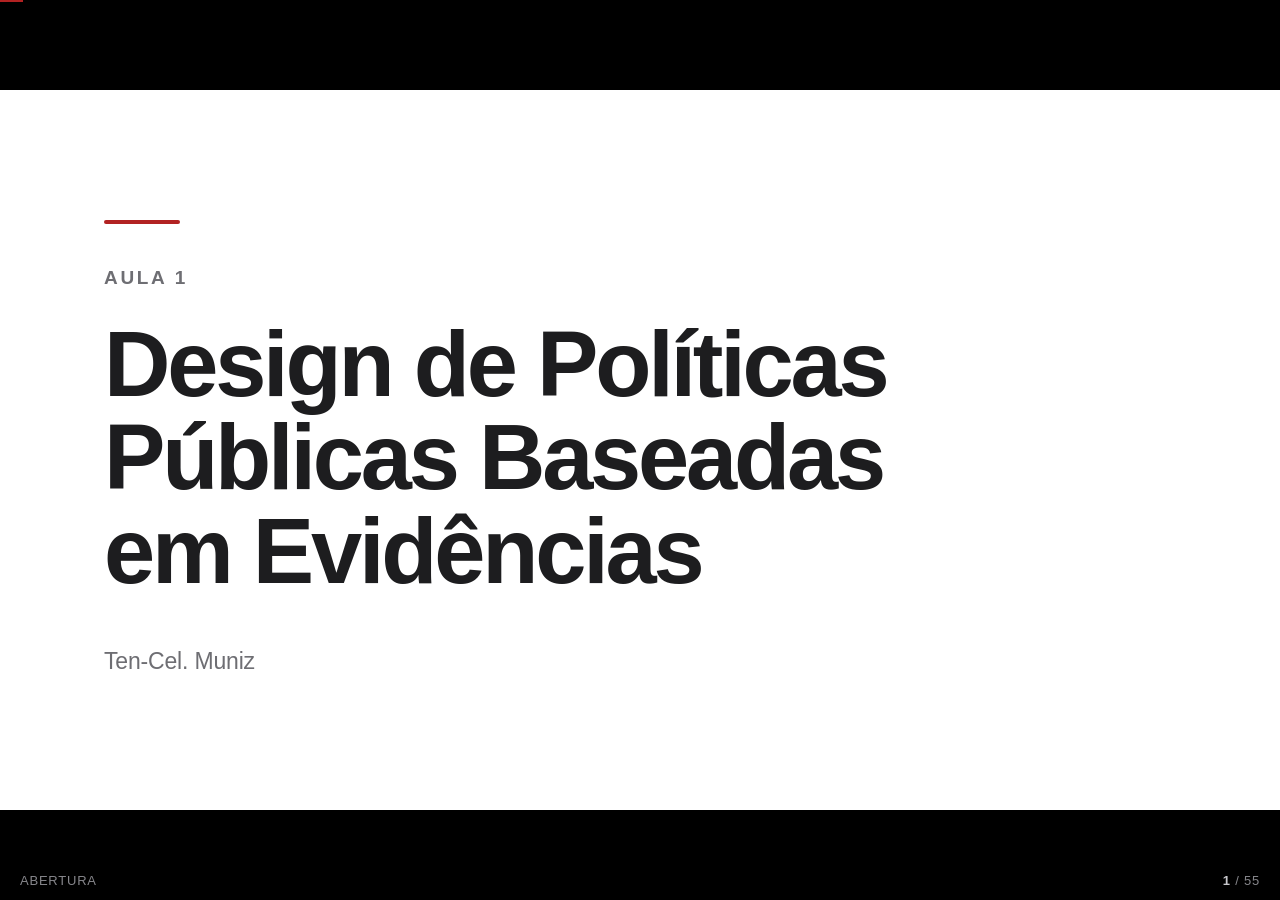
==== commit ac571d1c: "feat: update problem canvas and criteria for public policy design course" ====
--- a/docs/aula-01/index.html
+++ b/docs/aula-01/index.html
@@ -228,7 +228,7 @@
           </div>
           <div style="display:flex;align-items:center;gap:18px;flex:0 0 auto">
             <a href="https://www.gov.br/mj/pt-br/acesso-a-informacao/governanca/carteira/arquivos-pdf-por-unidades/senasp-retificado-05-03-2025.pdf" target="_blank" rel="noopener" style="display:block;background:#fff;padding:8px;border-radius:8px" aria-label="Abrir a Carteira de Políticas Públicas">
-              <img src="https://api.qrserver.com/v1/create-qr-code/?size=180x180&amp;data=https%3A%2F%2Fwww.gov.br%2Fmj%2Fpt-br%2Facesso-a-informacao%2Fgovernanca%2Fcarteira%2Farquivos-pdf-por-unidades%2Fsenasp-retificado-05-03-2025.pdf" alt="QR code para abrir a Carteira de Políticas Públicas" width="150" height="150" style="display:block" />
+              <img src="https://api.qrserver.com/v1/create-qr-code/?size=240x240&amp;data=https%3A%2F%2Fwww.gov.br%2Fmj%2Fpt-br%2Facesso-a-informacao%2Fgovernanca%2Fcarteira%2Farquivos-pdf-por-unidades%2Fsenasp-retificado-05-03-2025.pdf" alt="QR code para abrir a Carteira de Políticas Públicas" width="150" height="150" style="display:block" />
             </a>
             <p style="margin:0;max-width:28ch;font-size:18px;line-height:1.35">
               <strong>Carteira de Políticas Públicas da SENASP</strong><br />
@@ -808,7 +808,7 @@
       </section>
 
       <!-- P:105-106 -->
-      <section class="slide" data-hud="Bloco 4 · Oficina de IA">
+      <!-- <section class="slide" data-hud="Bloco 4 · Oficina de IA">
         <p class="eyebrow">A fronteira irregular</p>
         <h2 style="margin-bottom:24px">A IA não falha uniformemente</h2>
         <div class="stack">
@@ -830,22 +830,32 @@
         <aside class="notes">
           <p>Noy &amp; Zhang (2023, Science): ChatGPT em escrita profissional, tempo médio −40%, qualidade +18%: MODERADO. O experimento teve 453 participantes (não 444). Os autores registram que as tarefas não exigiam exatidão factual, e que em trabalho real a checagem de fatos reduzirá o ganho: os 40% são teto sob dispensa de verificação (P:107).</p>
         </aside>
-      </section>
+      </section> -->
 
       <!-- R:163-168 -->
       <section class="slide slide--ink" data-hud="Bloco 4 · Oficina de IA">
         <p class="eyebrow eyebrow--accent">Prática em ilhas</p>
-        <p class="consigna" style="font-size:32px">
-          Cada ilha escolhe um problema-treino (ainda não é o do projeto) e
-          percorre o roteiro:
-        </p>
+        <div style="display:flex;align-items:center;justify-content:space-between;gap:40px;margin-top:20px">
+          <p class="consigna" style="font-size:32px;margin:0;max-width:58ch">
+            Cada ilha escolhe um problema-treino (ainda não é o do projeto) e
+            percorre o roteiro:
+          </p>
+          <div style="display:flex;align-items:center;gap:18px;flex:0 0 auto">
+            <a href="https://munizigor.github.io/aula-design-politicas-publicas/anexos/oficina-ia-roteiro.docx" target="_blank" rel="noopener" style="display:block;background:#fff;padding:8px;border-radius:8px" aria-label="Abrir o roteiro da oficina de IA">
+              <img src="https://api.qrserver.com/v1/create-qr-code/?size=240x240&amp;data=https%3A%2F%2Fmunizigor.github.io%2Faula-design-politicas-publicas%2Fanexos%2Foficina-ia-roteiro.docx" alt="QR code para abrir o roteiro da oficina de IA" width="120" height="120" style="display:block" />
+            </a>
+            <p style="margin:0;max-width:28ch;font-size:18px;line-height:1.35">
+              <strong>Roteiro da oficina de IA</strong>
+            </p>
+          </div>
+        </div>
         <div class="stack" style="margin-top:20px">
           <div class="row" data-step><div class="row__val">1. Rodar o prompt de exploração do problema (adaptando o tema)</div></div>
           <div class="row" data-step><div class="row__val">2. Rodar o prompt de contra-argumentação sobre uma solução que imaginarem</div></div>
           <div class="row" data-step><div class="row__val">3. Pedir as fontes e verificar 2 delas na origem: a fonte existe? Diz o que a IA afirmou?</div></div>
           <div class="row" data-step><div class="row__val">4. Prompt de síntese: "Resuma em 5 bullets o que temos de evidência forte, o que é incerto e o que precisamos coletar em campo."</div></div>
         </div>
-        <div class="timer" data-t="35">
+        <div class="timer" data-t="35" style="position:relative;right:auto;bottom:auto;align-self:flex-end;margin-top:18px">
           <div class="timer__time">35:00</div>
           <div class="timer__hint">T inicia · R zera</div>
         </div>
@@ -857,10 +867,10 @@
         <p class="statement">
           O que a IA acelerou? Onde errou ou inventou?
         </p>
-        <p class="lead lead--wide" style="margin-left:auto;margin-right:auto">
+        <!-- <p class="lead lead--wide" style="margin-left:auto;margin-right:auto">
           "Hoje, vocês usaram a IA para resolver um problema real, ou para
           problematizar uma solução virtual?"
-        </p>
+        </p> -->
         <div class="timer" data-t="10">
           <div class="timer__time">10:00</div>
           <div class="timer__hint">T inicia · R zera</div>
@@ -926,8 +936,8 @@
           Dimensione para que a turma produza de 4 a 6 projetos (bancas ficam
           viáveis na Aula 6).
         </p> -->
-        <div class="timer" data-t="10">
-          <div class="timer__time">10:00</div>
+        <div class="timer" data-t="5">
+          <div class="timer__time">5:00</div>
           <div class="timer__hint">T inicia · R zera</div>
         </div>
       </section>
@@ -935,7 +945,7 @@
       <!-- R:193-197 -->
       <section class="slide" data-hud="Bloco 5 · Escolha do problema">
         <p class="eyebrow">Folha impressa por grupo</p>
-        <h2 style="margin-bottom:28px">Critérios de elegibilidade</h2>
+        <h2 style="margin-bottom:28px">Canvas do Problema</h2>
         <div class="stack">
           <div class="row" data-step>
             <div class="row__key" style="flex-basis:60px">1</div>
@@ -971,20 +981,20 @@
           Brainstorm livre: pode usar IA para explorar, aplicando o que treinou
           no Bloco 4.
         </p>
-        <div class="timer" data-t="10">
+        <!-- <div class="timer" data-t="10">
           <div class="timer__time">10:00</div>
           <div class="timer__hint">T inicia · R zera</div>
-        </div>
+        </div> -->
       </section>
 
       <!-- R:202, R:214 -->
       <section class="slide slide--center" data-hud="Bloco 5 · Escolha do problema">
         <p class="eyebrow">Passo 2</p>
         <p class="statement">Passa cada candidato pelos 5 critérios e escolhe 1</p>
-        <div class="timer" data-t="10">
+        <!-- <div class="timer" data-t="10">
           <div class="timer__time">10:00</div>
           <div class="timer__hint">T inicia · R zera</div>
-        </div>
+        </div> -->
         <aside class="notes">
           <p>Atenção do docente: o desvio mais comum é o grupo escolher uma solução disfarçada de problema ("falta um aplicativo de…") ou um problema interno reformatado. Devolva com a pergunta: "qual é a dor do cidadão por trás disso?" (R:214)</p>
         </aside>
@@ -993,16 +1003,26 @@
       <!-- R:203-208 -->
       <section class="slide" data-hud="Bloco 5 · Escolha do problema">
         <p class="eyebrow">Passo 3</p>
-        <h2 style="margin-bottom:28px">Canvas do Problema (versão preliminar)</h2>
-        <div class="stack">
-          <div class="row"><div class="row__val">Quem é o cidadão afetado? (perfil, território)</div></div>
-          <div class="row"><div class="row__val">Qual é a dor, na voz dele? (uma frase em primeira pessoa)</div></div>
-          <div class="row"><div class="row__val">O que já sabemos? (dados/fatos que temos hoje)</div></div>
-          <div class="row"><div class="row__val">O que precisamos descobrir no campo? (3 a 5 perguntas)</div></div>
-          <div class="row"><div class="row__val">Onde encontraremos essas pessoas? (locais concretos para a imersão)</div></div>
-        </div>
-        <div class="timer" data-t="5">
-          <div class="timer__time">05:00</div>
+        <h2 style="margin-bottom:28px">Validação do Problema</h2>
+        <div style="display:flex;align-items:center;gap:32px">
+          <div class="stack" style="flex:1;min-width:0">
+            <div class="row"><div class="row__val">Quem é o cidadão afetado? (perfil, território)</div></div>
+            <div class="row"><div class="row__val">Qual é a dor, na voz dele? (uma frase em primeira pessoa)</div></div>
+            <div class="row"><div class="row__val">O que já sabemos? (dados/fatos que temos hoje)</div></div>
+            <div class="row"><div class="row__val">O que precisamos descobrir no campo? (3 a 5 perguntas)</div></div>
+            <div class="row"><div class="row__val">Onde encontraremos essas pessoas? (locais concretos para a imersão)</div></div>
+          </div>
+          <div style="display:flex;flex-direction:column;align-items:center;gap:12px;flex:0 0 auto">
+            <a href="https://munizigor.github.io/aula-design-politicas-publicas/anexos/canvas-do-problema.docx" target="_blank" rel="noopener" style="display:block;background:#fff;padding:8px;border-radius:8px" aria-label="Abrir o Canvas do Problema">
+              <img src="https://api.qrserver.com/v1/create-qr-code/?size=240x240&amp;data=https%3A%2F%2Fmunizigor.github.io%2Faula-design-politicas-publicas%2Fanexos%2Fcanvas-do-problema.docx" alt="QR code para abrir o Canvas do Problema" width="120" height="120" style="display:block" />
+            </a>
+            <p style="margin:0;max-width:18ch;text-align:center;font-size:18px;line-height:1.35">
+              <strong>Canvas do Problema</strong>
+            </p>
+          </div>
+        </div>
+        <div class="timer" data-t="25">
+          <div class="timer__time">25:00</div>
           <div class="timer__hint">T inicia · R zera</div>
         </div>
       </section>
@@ -1023,7 +1043,7 @@
       </section>
 
       <!-- R:241, D6 -->
-      <section class="slide slide--soft" data-hud="Bloco 5 · Escolha do problema">
+      <!-- <section class="slide slide--soft" data-hud="Bloco 5 · Escolha do problema">
         <p class="eyebrow">Reserva · só se algum grupo travar</p>
         <h2 style="margin-bottom:26px">Banco de dores do cidadão</h2>
         <div class="cols cols-3">
@@ -1039,7 +1059,7 @@
           <p>Exemplo verificado, pronto para uso em sala: exercício reduz a taxa de quedas em idosos da comunidade em ~23% (RaR 0,77; IC95% 0,71-0,83), alta certeza: 108 ECRs, 23.407 participantes, 25 países (Sherrington, C. et al. 2019, Cochrane, FORTE, P:117). O mesmo estudo reporta −15% no número de pessoas que caem (RR 0,85; IC95% 0,81-0,89); mas fraturas, hospitalização e qualidade de vida têm certeza baixa a muito baixa (P:118).</p>
           <p>Educação domiciliar de segurança aumenta práticas preventivas, como detectores de fumaça funcionantes: citar a versão atualizada Kendrick et al. 2012 (pub3, 98 estudos, 2.605.044 pessoas: IRR 0,89, IC95% 0,78-1,01), não a de 2007, que já está superada (P:120, MODERADO).</p>
         </aside>
-      </section>
+      </section> -->
 
       <!-- ============================================================
              BLOCO 6: BRIEFING DO CAMPO DE EMPATIA E ENCERRAMENTO · 10 min
@@ -1080,24 +1100,34 @@
       </section>
 
       <!-- R:224 -->
-      <section class="slide" data-hud="Bloco 6 · Briefing e encerramento">
+      <!-- <section class="slide" data-hud="Bloco 6 · Briefing e encerramento">
         <p class="eyebrow">Conduta</p>
         <p class="lead lead--wide">
           Apresentar-se, explicar o objetivo acadêmico, pedir consentimento
           verbal para registrar; fardamento/identificação conforme orientação do
           curso.
         </p>
-      </section>
+      </section> -->
 
       <!-- R:225-226 -->
       <section class="slide slide--soft" data-hud="Bloco 6 · Briefing e encerramento">
         <p class="eyebrow">Entregável · trazer pronto na Aula 3</p>
-        <h2 style="margin-bottom:20px">Mapa de Evidências do Problema</h2>
+        <div style="display:flex;align-items:center;justify-content:space-between;gap:32px;margin-bottom:20px">
+          <h2 style="margin:0">Mapa de Evidências do Problema</h2>
+          <div style="display:flex;align-items:center;gap:18px;flex:0 0 auto">
+            <a href="https://munizigor.github.io/aula-design-politicas-publicas/anexos/briefing-campo-aula-2.docx" target="_blank" rel="noopener" style="display:block;background:#fff;padding:8px;border-radius:8px" aria-label="Abrir o briefing do campo da Aula 2">
+              <img src="https://api.qrserver.com/v1/create-qr-code/?size=240x240&amp;data=https%3A%2F%2Fmunizigor.github.io%2Faula-design-politicas-publicas%2Fanexos%2Fbriefing-campo-aula-2.docx" alt="QR code para abrir o briefing do campo da Aula 2" width="120" height="120" style="display:block" />
+            </a>
+            <p style="margin:0;max-width:22ch;font-size:18px;line-height:1.35">
+              <strong>Briefing do campo da Aula 2</strong>
+            </p>
+          </div>
+        </div>
         <p class="lead lead--wide">
           Quem é o cidadão afetado, o que foi ouvido e observado (citações reais
           anonimizadas), o que os dados mostram, o que ainda não sabemos.
         </p>
-        <p class="footnote">Canal de mentoria assíncrona do docente durante a semana de campo.</p>
+        <p class="footnote">Mentoria assíncrona do docente durante a semana de campo.</p>
       </section>
 
       <!-- R:228, R:230 -->
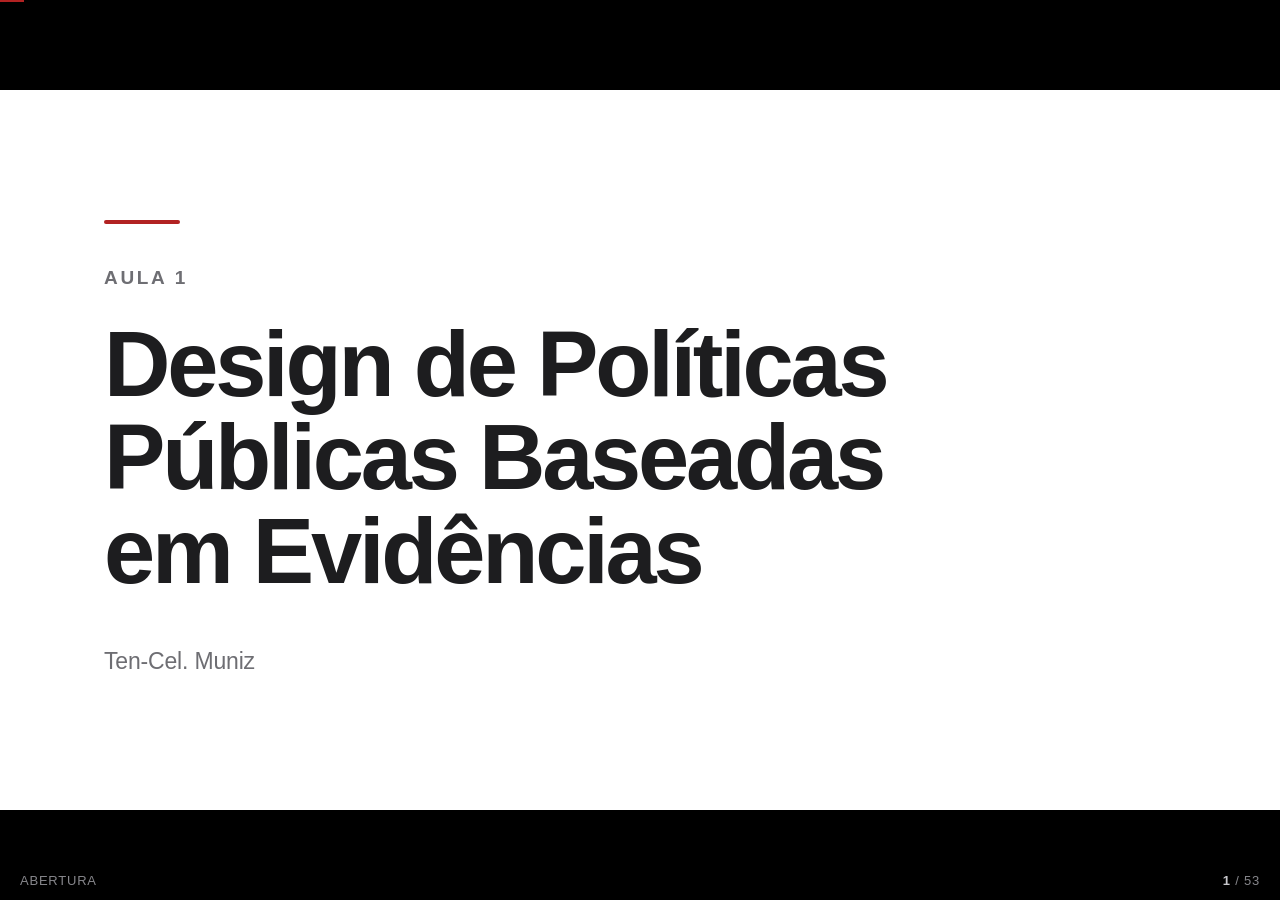
==== commit 1574cfea: "feat: update course header and material section for clarity and organization" ====
--- a/docs/aula-01/index.html
+++ b/docs/aula-01/index.html
@@ -572,8 +572,47 @@
         </aside>
       </section>
 
+      <section class="slide" data-hud="Bloco 3 · Design Thinking">
+        <p class="eyebrow">O mapa do método</p>
+        <h2 style="margin-bottom:18px">O duplo diamante</h2>
+        <div style="display:flex; justify-content:center; align-items:center; margin-top:10px;">
+          <svg width="980" height="360" viewBox="0 0 980 360" role="img" aria-label="Duplo diamante do Design Thinking" style="max-width:100%; height:auto;">
+            <g font-family="Segoe UI, Arial, sans-serif" text-anchor="middle">
+              <polygon points="90,180 285,55 480,180 285,305" fill="#F5F1F1" stroke="#990011" stroke-width="2.5"/>
+              <polygon points="500,180 695,55 890,180 695,305" fill="#F5F1F1" stroke="#2F3C7E" stroke-width="2.5"/>
+
+              <text x="285" y="35" font-size="22" font-weight="800" fill="#990011">PROBLEMA</text>
+              <text x="695" y="35" font-size="22" font-weight="800" fill="#2F3C7E">SOLUÇÃO</text>
+
+              <text x="190" y="165" font-size="18" font-weight="700" fill="#1F1F1F">Descobrir</text>
+              <text x="190" y="188" font-size="15" fill="#5C5C5C">empatia · campo</text>
+              <text x="190" y="207" font-size="15" fill="#5C5C5C">(Aula 2)</text>
+
+              <text x="380" y="165" font-size="18" font-weight="700" fill="#1F1F1F">Definir</text>
+              <text x="380" y="188" font-size="15" fill="#5C5C5C">POV · HMW</text>
+              <text x="380" y="207" font-size="15" fill="#5C5C5C">(Aula 3)</text>
+
+              <text x="605" y="165" font-size="18" font-weight="700" fill="#1F1F1F">Desenvolver</text>
+              <text x="605" y="188" font-size="15" fill="#5C5C5C">idear · prototipar</text>
+              <text x="605" y="207" font-size="15" fill="#5C5C5C">(Aulas 3–4)</text>
+
+              <text x="805" y="165" font-size="18" font-weight="700" fill="#1F1F1F">Entregar</text>
+              <text x="805" y="188" font-size="15" fill="#5C5C5C">testar · encaminhar</text>
+              <text x="805" y="207" font-size="15" fill="#5C5C5C">(Aulas 4–6)</text>
+
+              <circle cx="90" cy="180" r="11" fill="#990011"/>
+              <text x="90" y="248" font-size="17" font-weight="800" fill="#990011">VOCÊS ESTÃO AQUI</text>
+              <line x1="480" y1="180" x2="500" y2="180" stroke="#B9AEB0" stroke-width="2.5"/>
+            </g>
+          </svg>
+        </div>
+        <p class="footnote" style="margin-top:12px">
+          Divergir para <strong>explorar</strong>, convergir para <strong>decidir</strong> — duas vezes: primeiro no problema, depois na solução.
+        </p>
+      </section>
+
       <!-- R:129, P:83-84 -->
-      <section class="slide" data-hud="Bloco 3 · Design Thinking">
+      <!-- <section class="slide" data-hud="Bloco 3 · Design Thinking">
         <p class="eyebrow">O duplo diamante</p>
         <h2 style="margin-bottom:28px">Divergir/convergir no problema, divergir/convergir na solução</h2>
         <div class="cols cols-4">
@@ -590,7 +629,7 @@
         <aside class="notes">
           <p>Datação ambígua na própria fonte: uma página do Design Council diz 2003, a página do Framework for Innovation diz 2004; não afirmar "2004/2005" com segurança (P:82, P:146). O Framework for Innovation apresenta quatro princípios de design, não três (P:85), e a página oficial não declara o ano de publicação, "2019" não é confirmável (P:86).</p>
         </aside>
-      </section>
+      </section> -->
 
       <!-- P:84 -->
       <section class="slide slide--soft slide--center" data-hud="Bloco 3 · Design Thinking">
@@ -604,8 +643,8 @@
         </p>
       </section>
 
-      <!-- R:129, docs/index.html -->
-      <section class="slide" data-hud="Bloco 3 · Design Thinking">
+      R:129, docs/index.html
+      <!-- <section class="slide" data-hud="Bloco 3 · Design Thinking">
         <p class="eyebrow">"Vocês estão aqui"</p>
         <h2 style="margin-bottom:30px">Empatizar → definir → idear → prototipar → testar</h2>
         <div class="cols" style="grid-template-columns:repeat(5,1fr)">
@@ -618,13 +657,13 @@
         <p class="footnote">
           Hoje: enquadramento, o degrau antes do primeiro diamante. <!-- inferido de docs/index.html: Aula 2 = "campo de empatia", Aula 3 = "Definir e idear", Aula 4 = "Prototipar e testar" -->
         </p>
-      </section>
+      </section> -->
 
       <!-- R:131-133 -->
       <section class="slide" data-hud="Bloco 3 · Design Thinking">
         <!-- <p class="eyebrow">Contados como história, não como lista</p> -->
         <h2 style="margin-bottom:28px">Casos de governo</h2>
-        <div class="cols cols-3">
+        <div class="cols cols-4">
           <div class="card" data-step>
             <span class="tag">Brasil</span>
             <h3>GNova/ENAP</h3>
@@ -634,6 +673,11 @@
             <span class="tag">Reino Unido</span>
             <h3>UK Policy Lab</h3>
             <p>Etnografia e prototipagem influenciando políticas nacionais.</p>
+          </div>
+          <div class="card" data-step>
+            <span class="tag">CBMDF</span>
+            <h3>Laboratório de Inovação</h3>
+            <p>Espaço para perceber problemas reais do serviço e testar respostas eficazes.</p>
           </div>
           <!-- <div class="card" data-step>
             <span class="tag">LACUNA</span>
@@ -703,12 +747,12 @@
       </section>
 
       <!-- R:135 -->
-      <section class="slide slide--dark slide--center" data-hud="Bloco 3 · Design Thinking">
+      <!-- <section class="slide slide--dark slide--center" data-hud="Bloco 3 · Design Thinking">
         <p class="eyebrow">Critério de sucesso da disciplina</p>
         <p class="statement">
           Solução <span class="accent">encaminhada</span> (processo aberto, patrocínio identificado), não apenas apresentada.
         </p>
-      </section>
+      </section> -->
 
       <!-- ============================================================
              BLOCO 4: OFICINA PRÁTICA: IA COMO COPILOTO DO POLICYMAKER · 60 min
